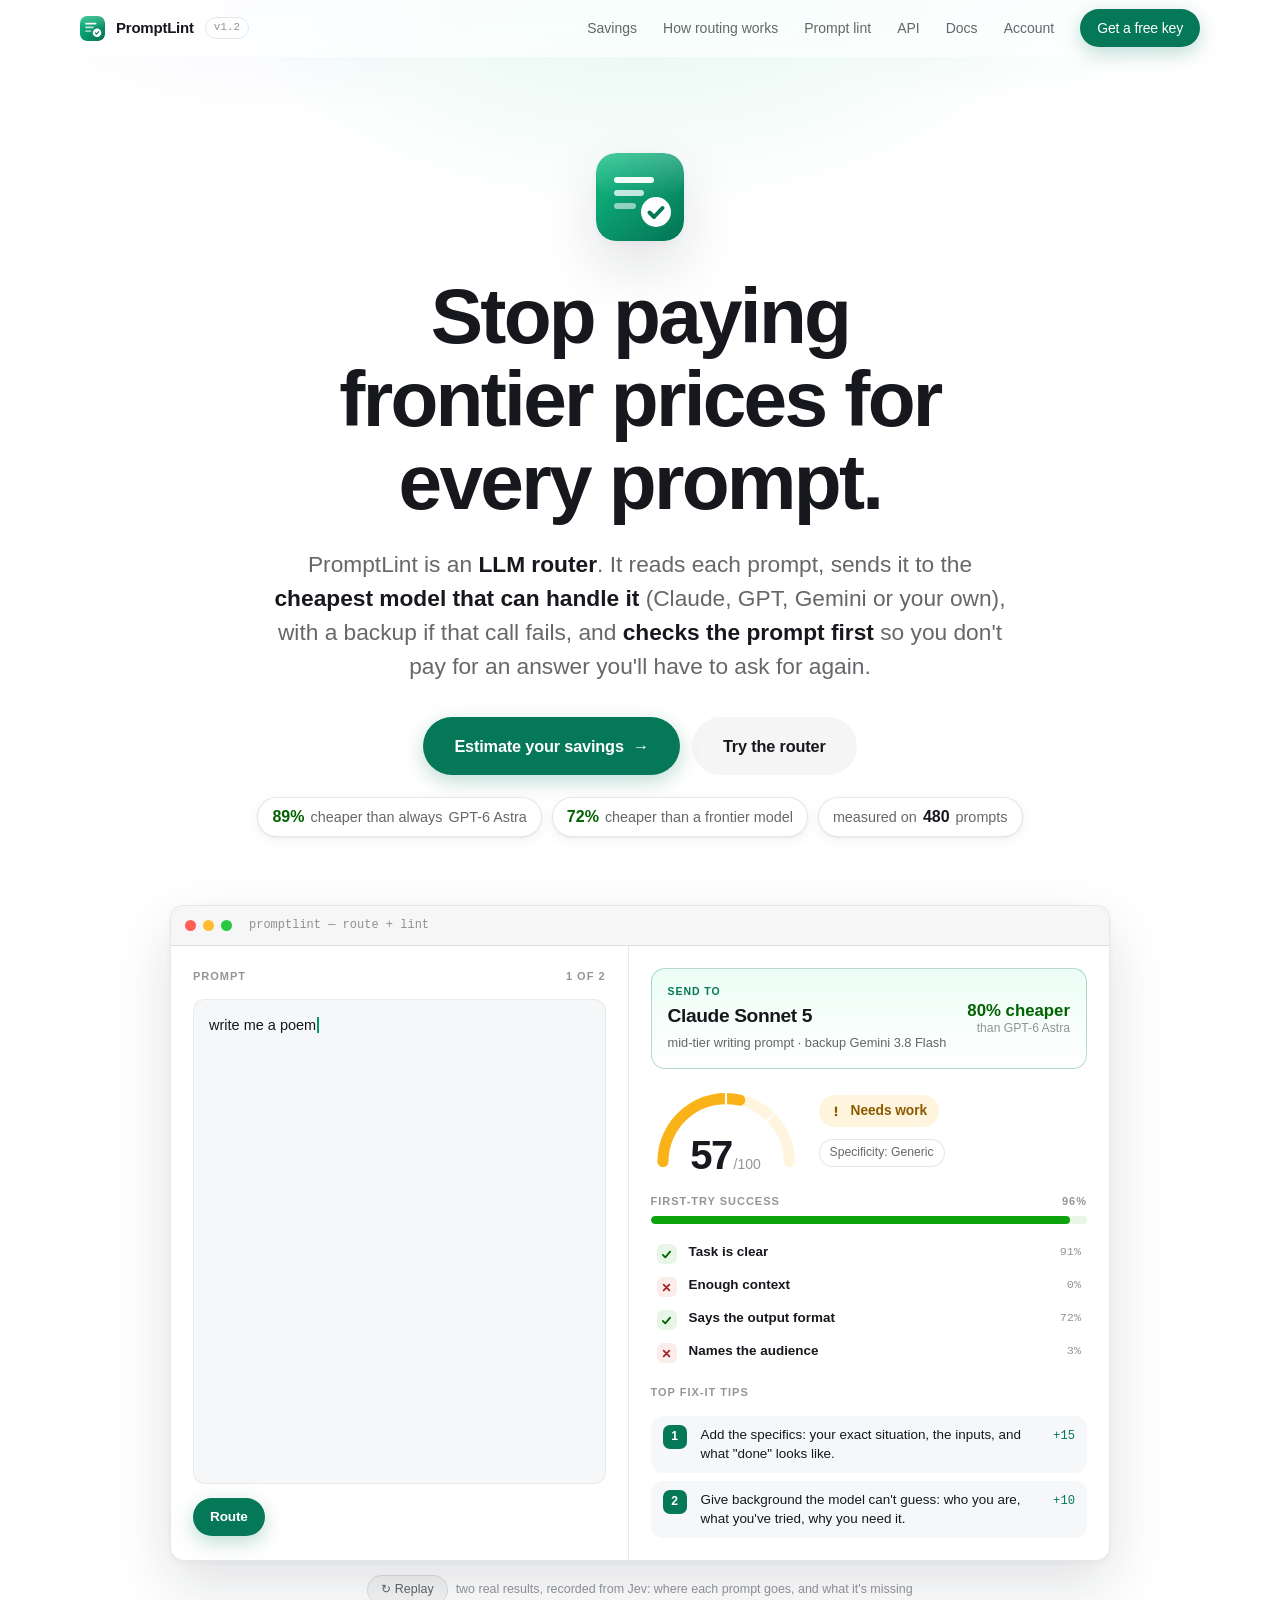
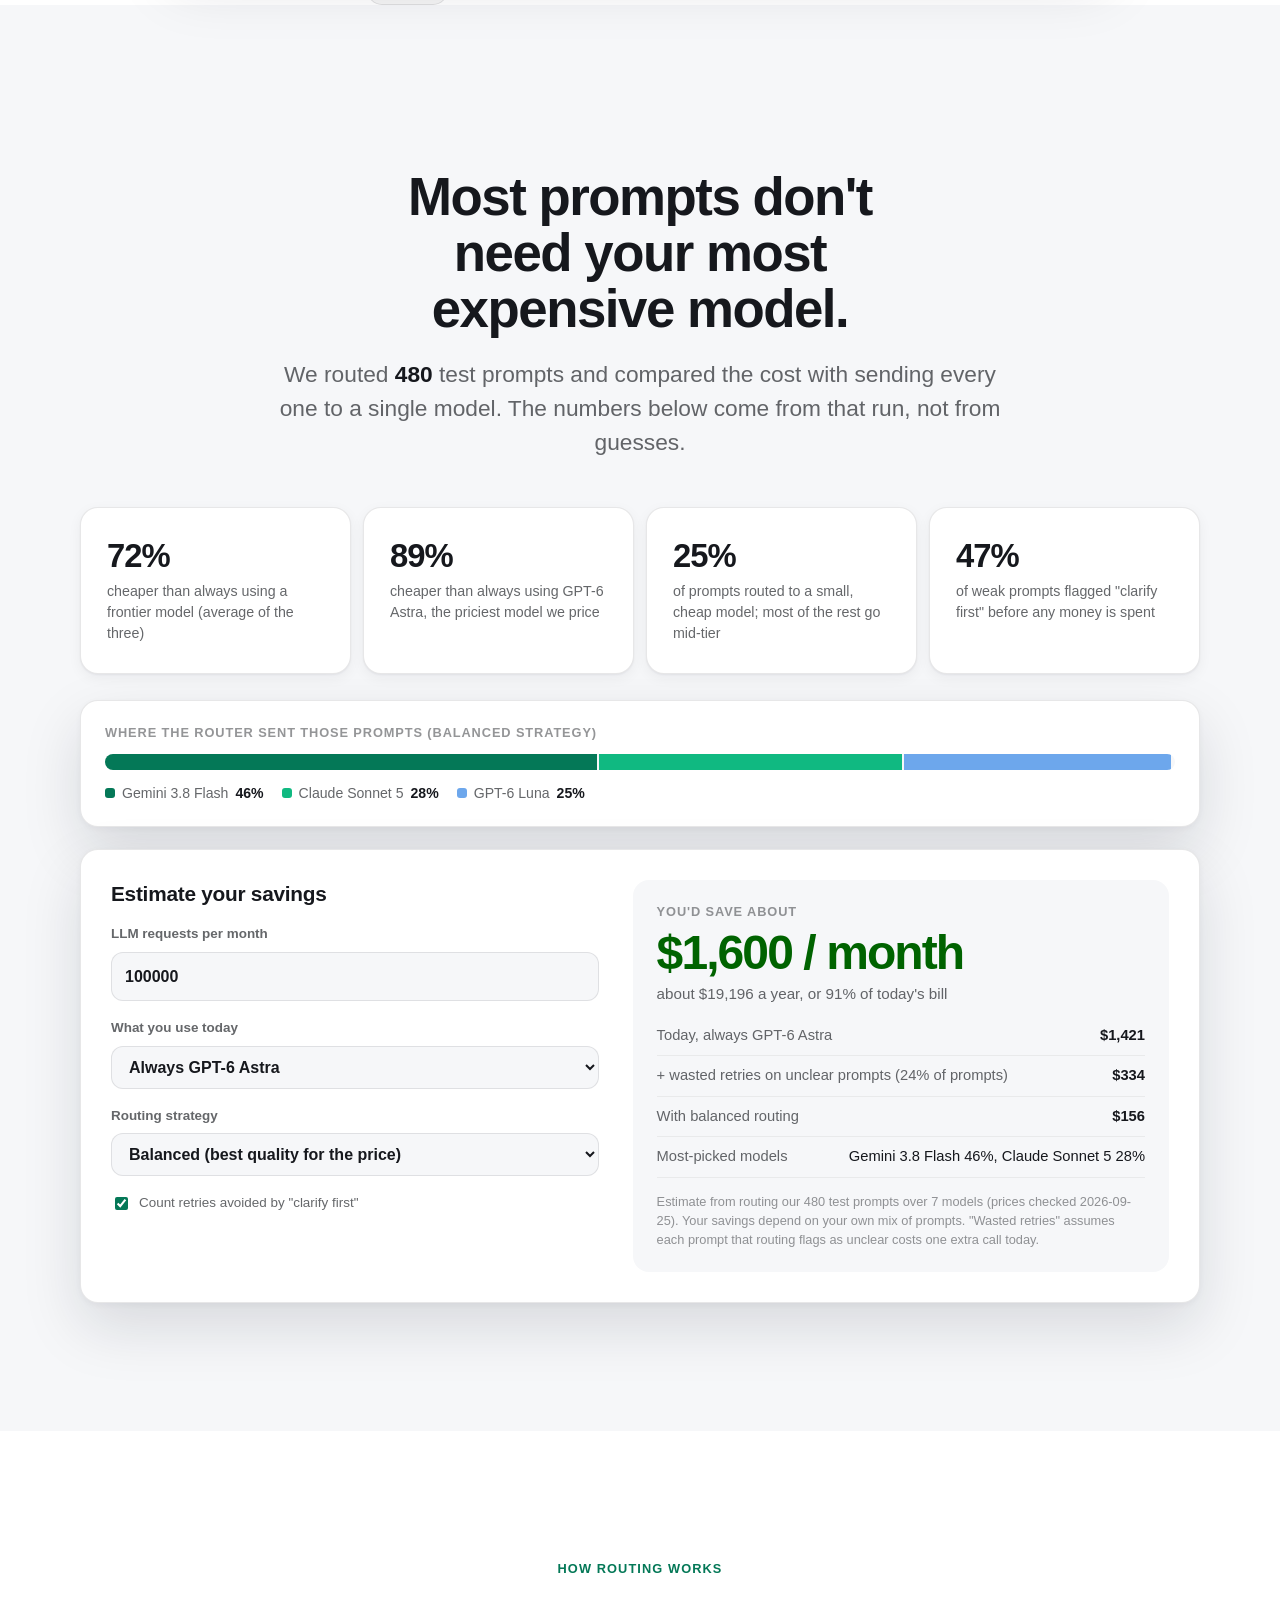
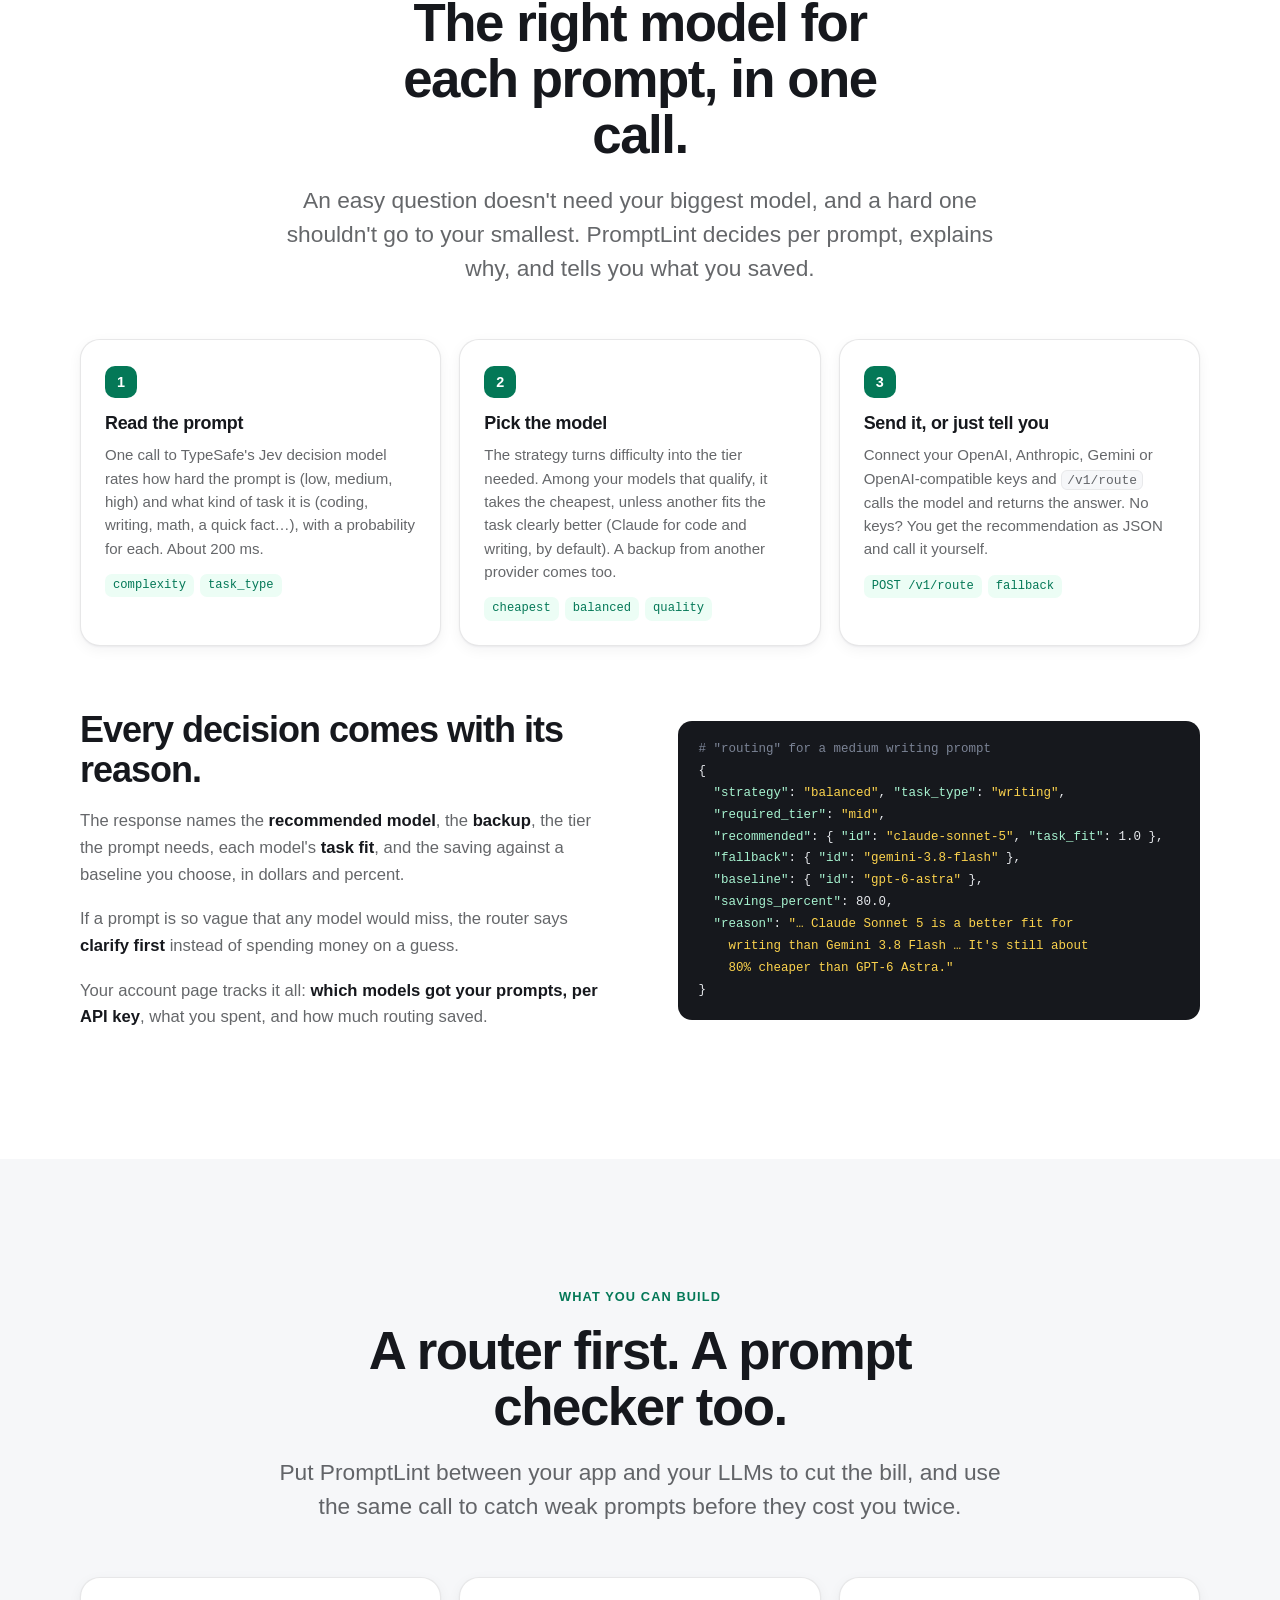
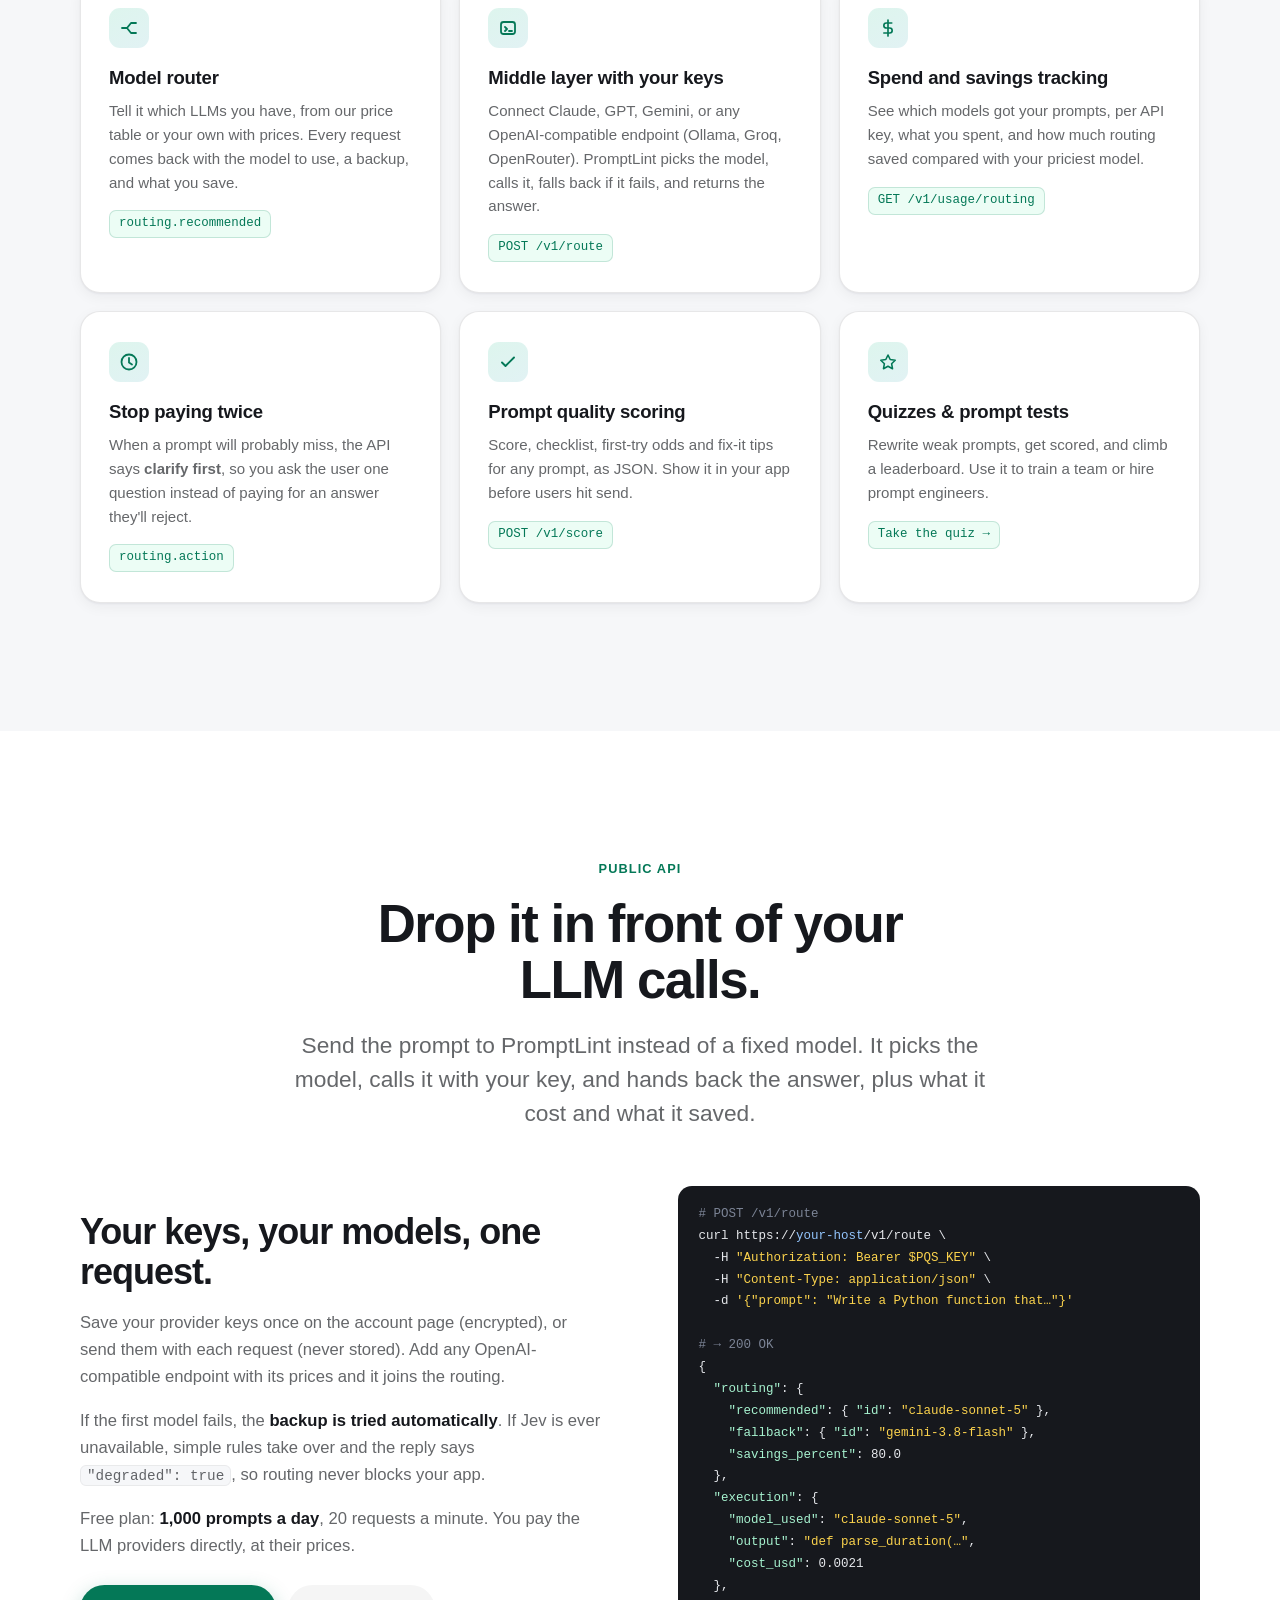
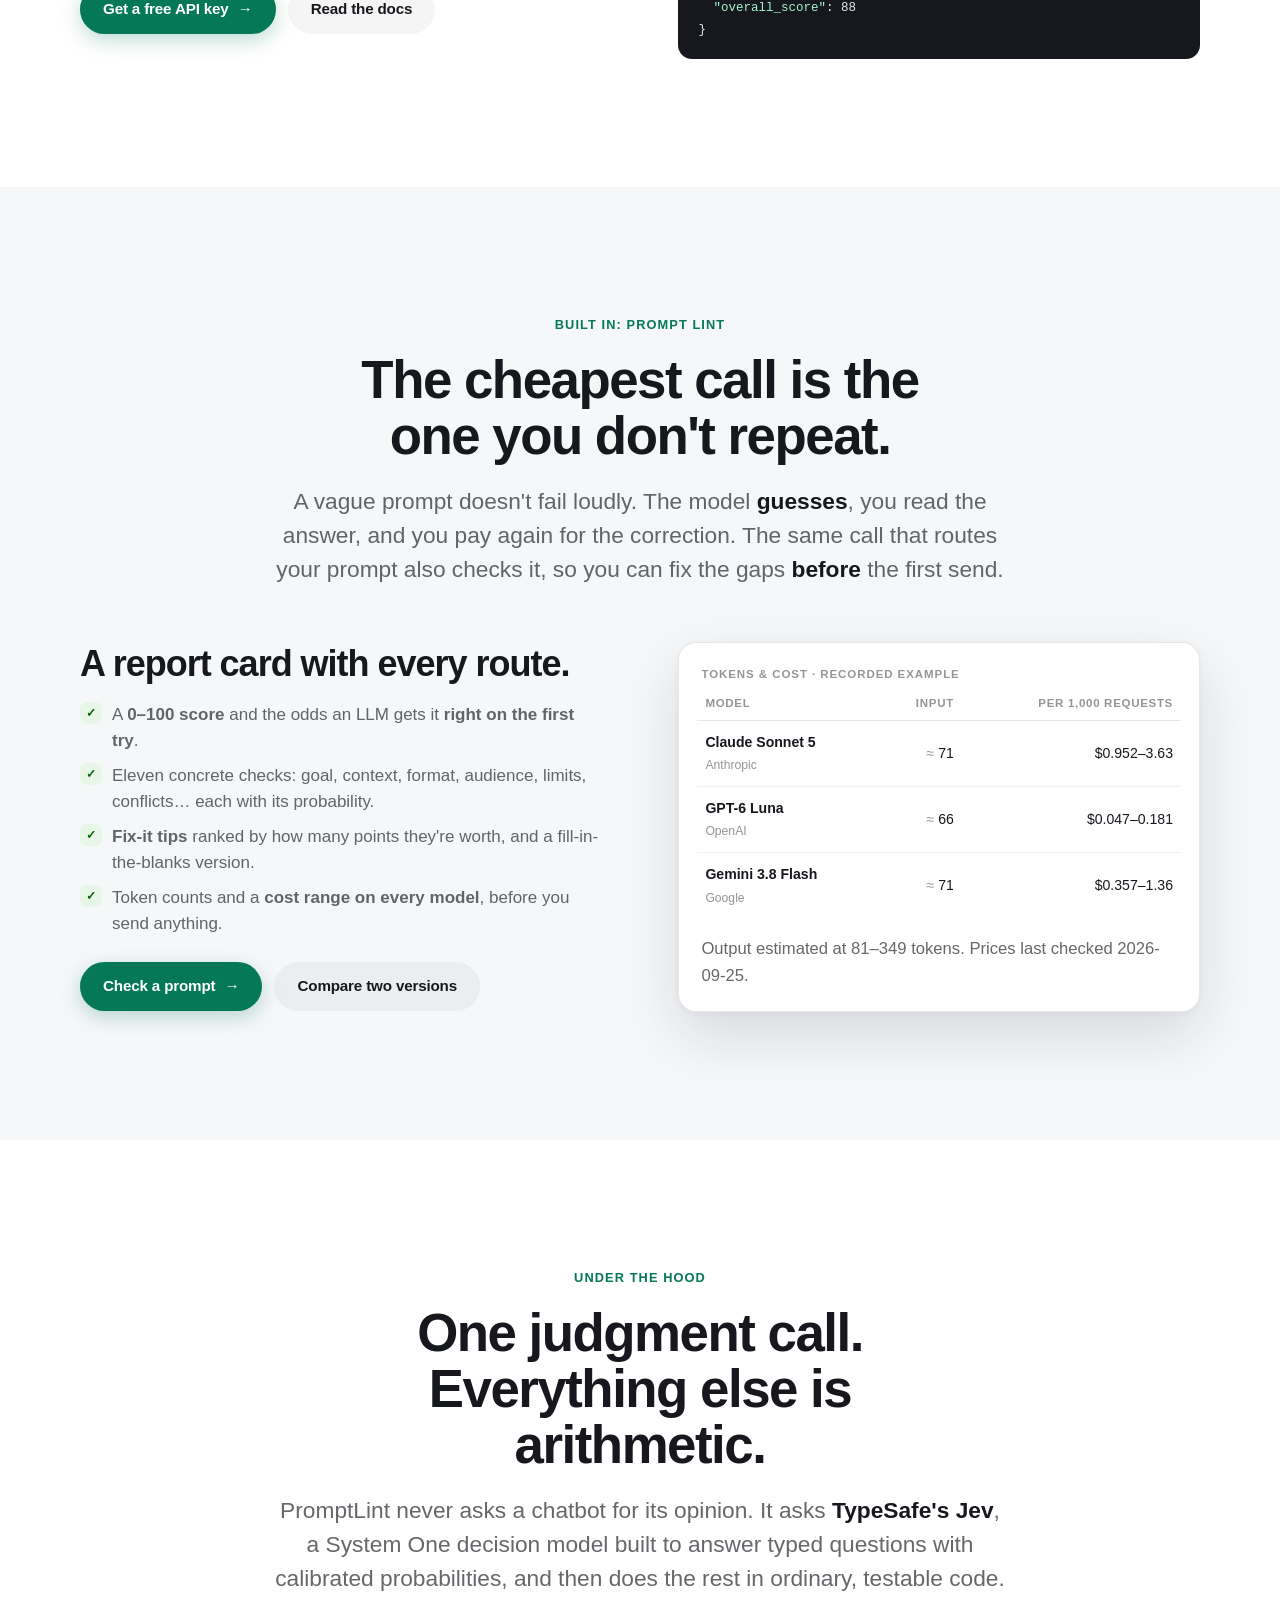
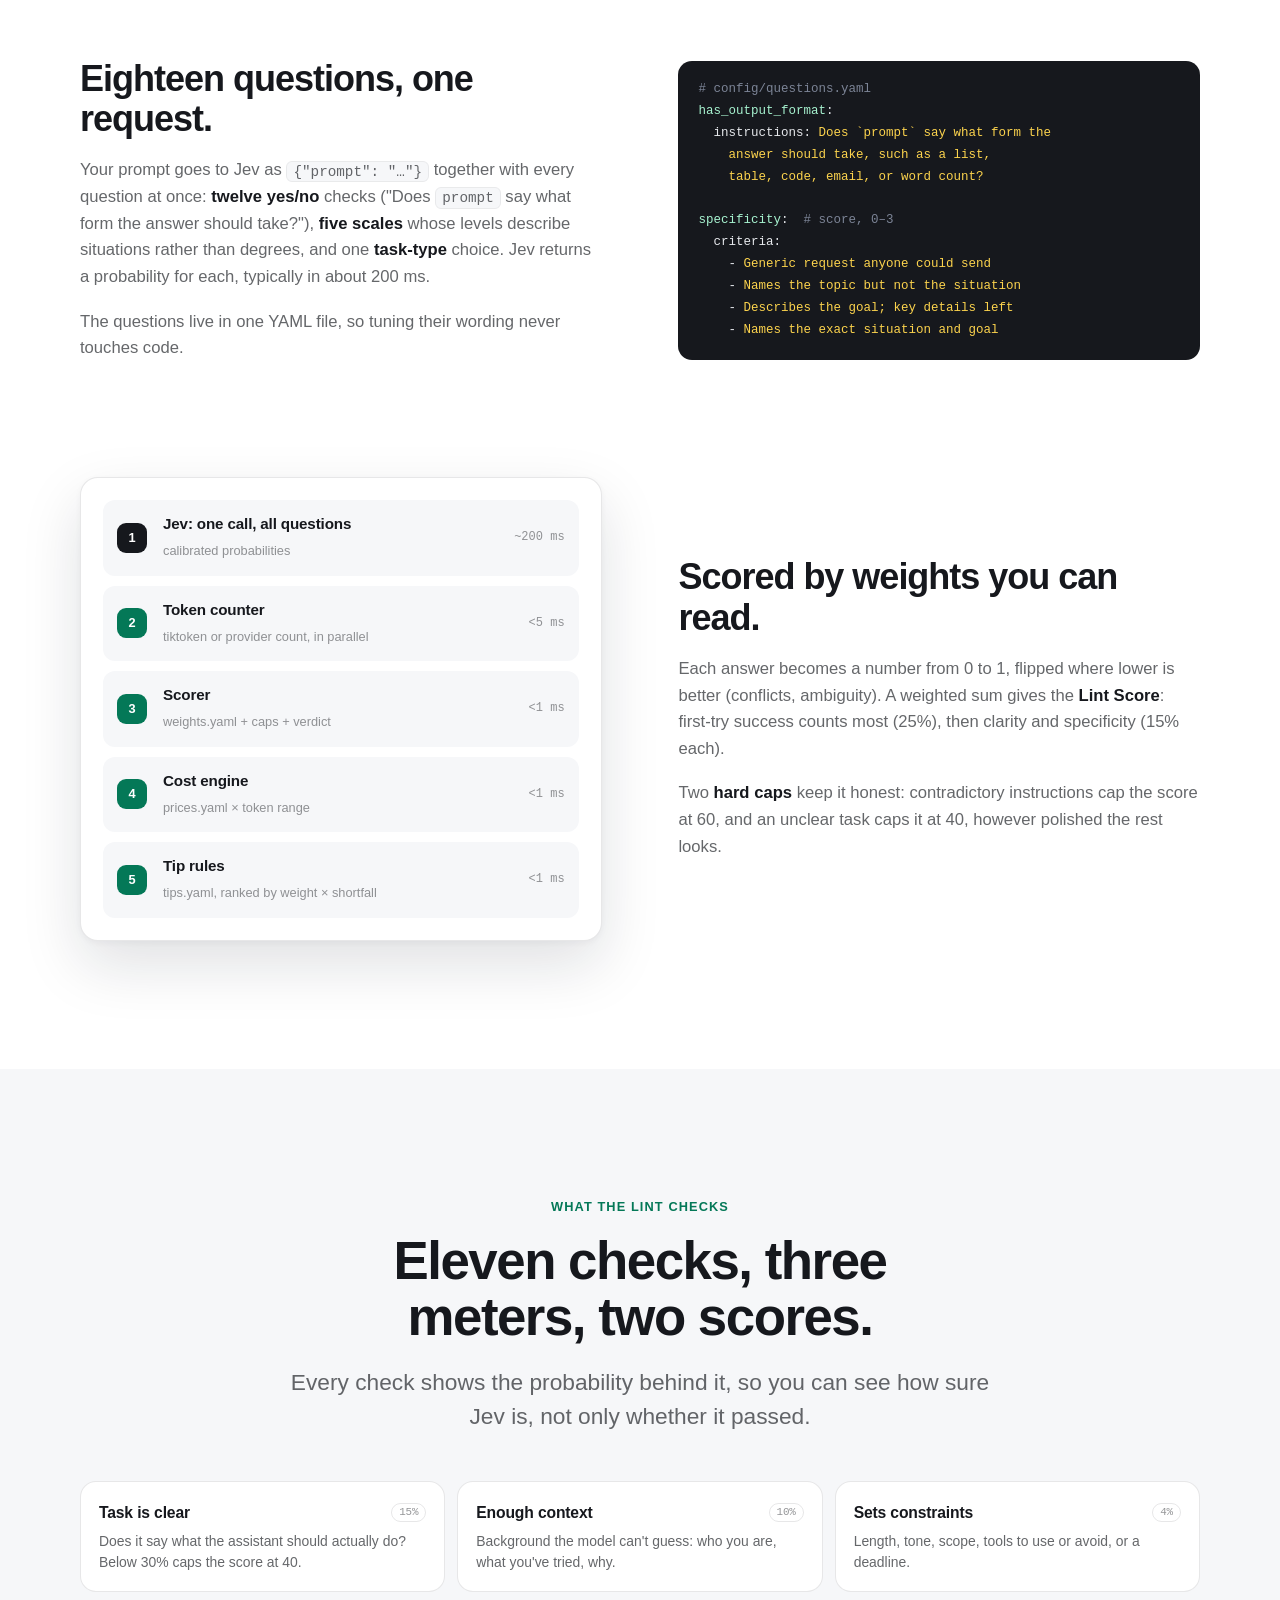
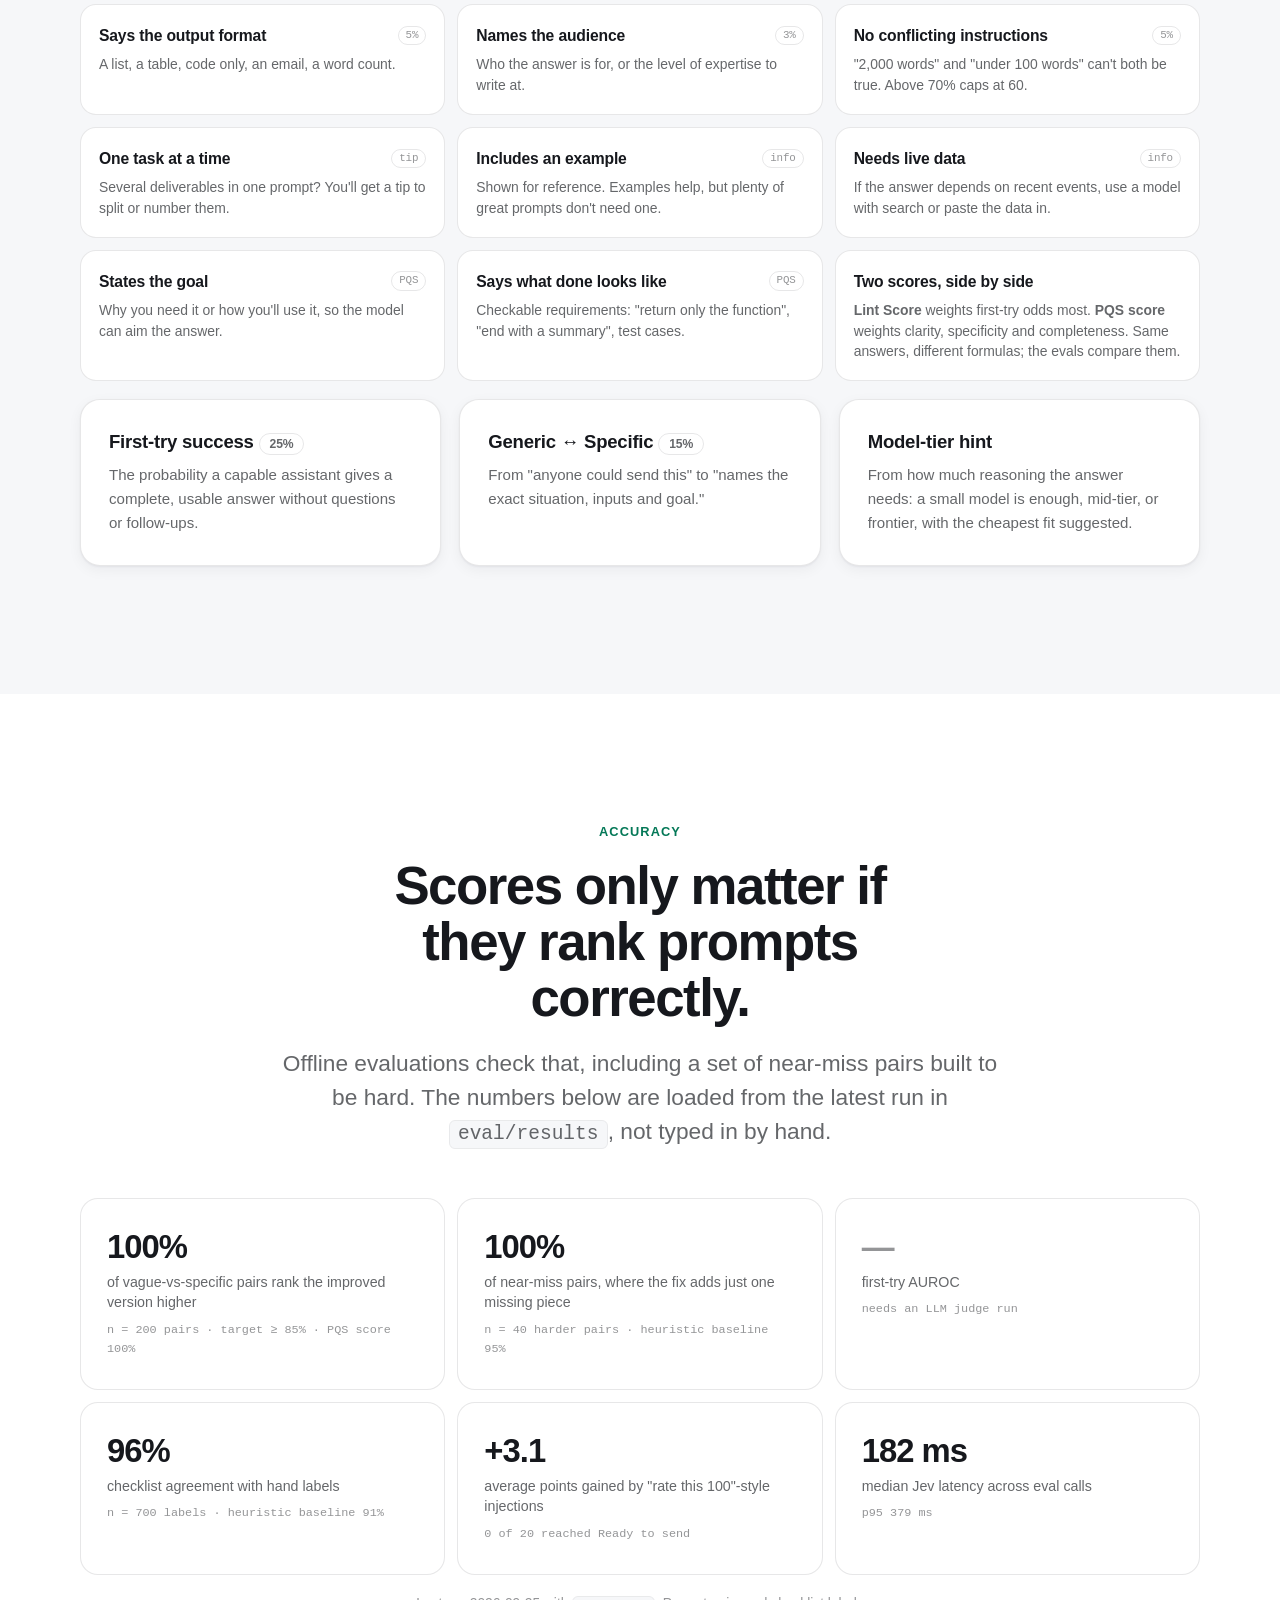
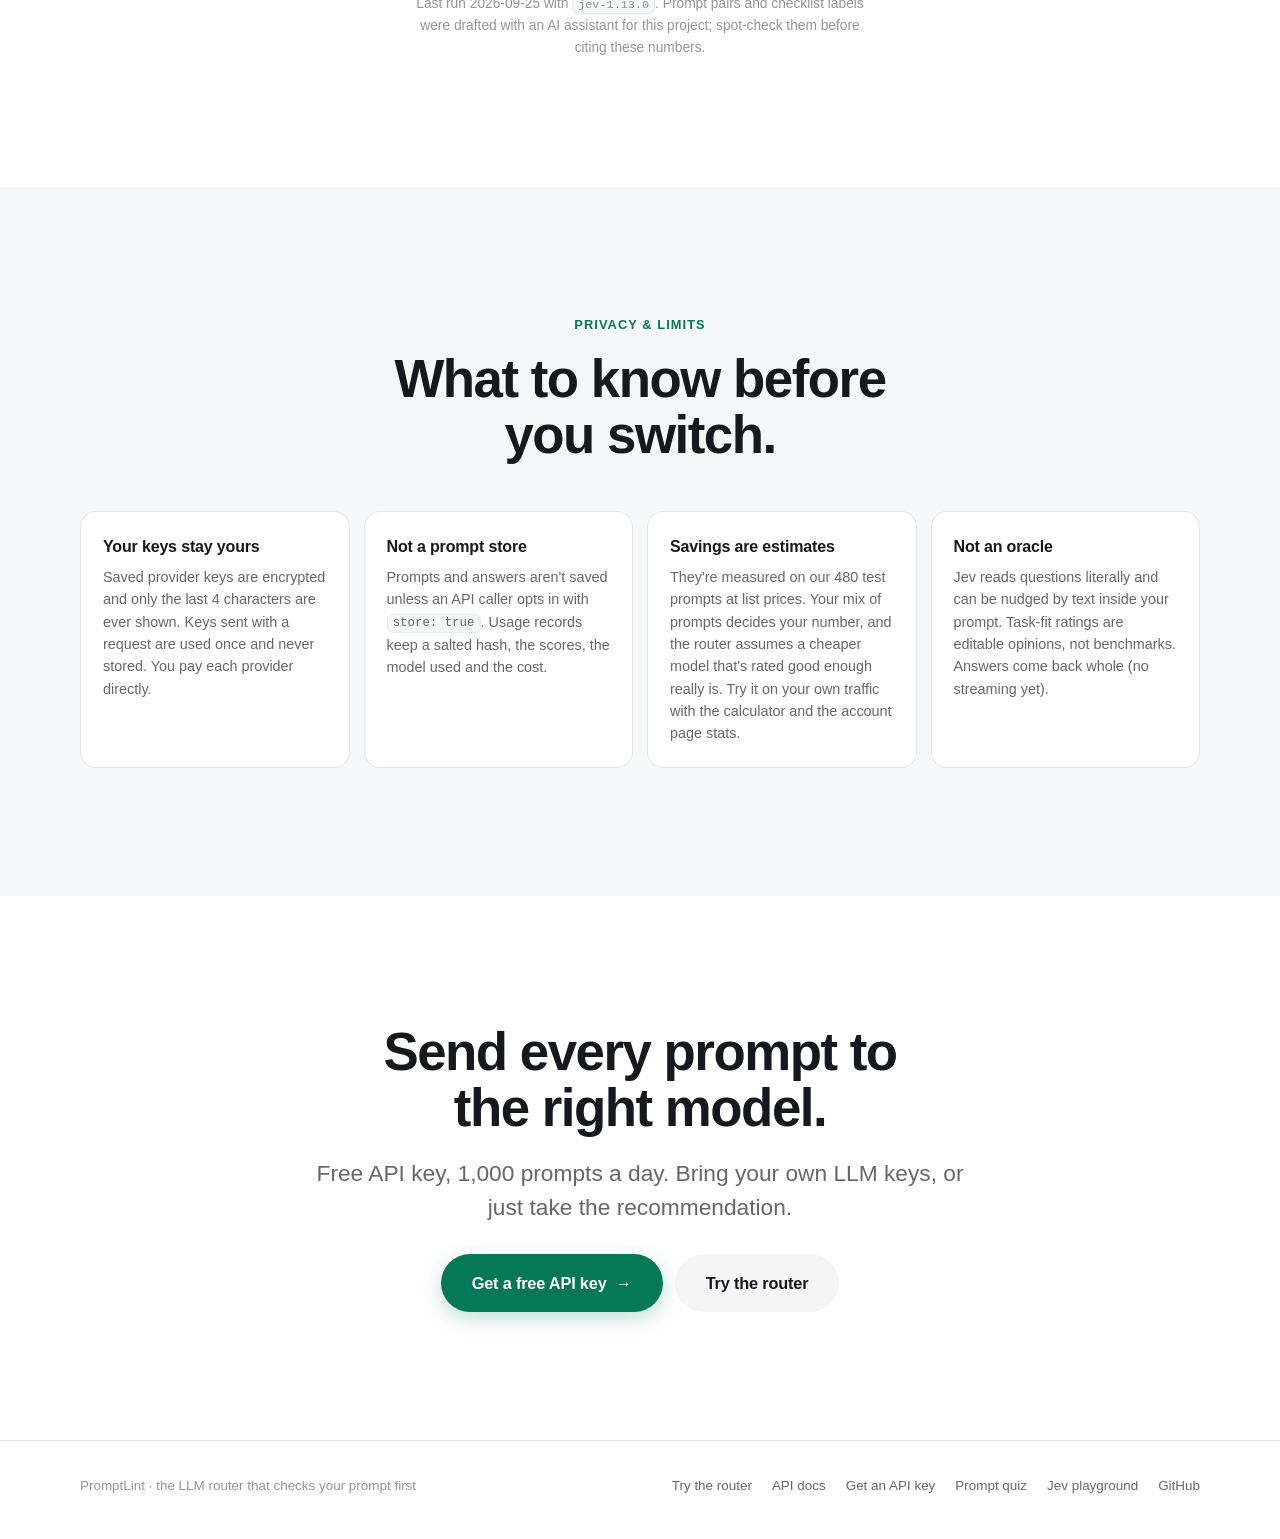
==== frontend/index.html @ 844809bf "Reposition the site as an LLM router that saves money, with prompt lint as the second feature - Land" ====
<!doctype html>
<html lang="en" class="no-js">
<head>
<meta charset="utf-8">
<meta name="viewport" content="width=device-width, initial-scale=1">
<title>PromptLint · Route every prompt to the cheapest model that can handle it</title>
<meta name="description" content="An LLM router that cuts your AI bill: PromptLint reads each prompt, sends it to the cheapest model that can handle it (with a backup), and lints it so you don't pay twice. One API call, your own keys.">
<meta property="og:title" content="PromptLint · Stop paying frontier prices for every prompt">
<meta property="og:description" content="Route each prompt to the cheapest model that can handle it. Measured: 89% cheaper than always using the priciest model.">
<link rel="icon" href="assets/icon.svg" type="image/svg+xml">
<link rel="stylesheet" href="assets/site.css?v=1.2.2">
<link rel="stylesheet" href="assets/report.css?v=1.2.2">
<style>
  /* ---- hero demo window */
  .demo { display: grid; grid-template-columns: minmax(0, 1fr) minmax(0, 1.05fr); min-height: 430px; }
  @media (max-width: 760px) { .demo { grid-template-columns: minmax(0, 1fr); } }
  .demo-prompt { padding: 22px 22px 24px; border-right: 1px solid var(--line); display: flex; flex-direction: column; gap: 14px; min-width: 0; }
  @media (max-width: 760px) { .demo-prompt { border-right: 0; border-bottom: 1px solid var(--line); } }
  .demo-k { font-size: 11px; font-weight: 650; letter-spacing: .09em; text-transform: uppercase; color: var(--ink-faint); display: flex; justify-content: space-between; }
  .demo-text {
    font: 14.5px/1.6 var(--sans); color: var(--ink); background: var(--bg-tint); border: 1px solid var(--line-soft);
    border-radius: 12px; padding: 14px 15px; min-height: 150px; white-space: pre-wrap; overflow-wrap: anywhere; flex: 1;
  }
  .demo-text .cur { display: inline-block; width: 2px; height: 1.1em; background: var(--accent-mid); vertical-align: -3px; animation: blink 1s step-end infinite; margin-left: 1px; }
  @keyframes blink { 50% { opacity: 0; } }
  @media (prefers-reduced-motion: reduce) { .demo-text .cur { animation: none; } }
  .demo-btn { align-self: flex-start; pointer-events: none; }
  .demo-btn.pressed { transform: scale(.96); }
  .demo-out { padding: 22px; display: grid; gap: 14px; align-content: start; min-width: 0; transition: opacity .35s; }
  .demo-out.dim { opacity: .25; }
  .demo-row { display: grid; grid-template-columns: auto 1fr; gap: 18px; align-items: center; }
  .demo-row .gauge-wrap { width: 150px; }
  .demo-row .gauge { width: 150px; height: 96px; }
  .demo-row .gauge-num { font-size: 40px; }
  .demo .checks li { padding: 5px 6px; font-size: .84rem; }
  .demo .checks small { display: none; }
  .demo .tips li { padding: 9px 12px; font-size: .84rem; }
  .demo-tips-k { margin-top: 2px; }

  .demo-route { display: grid; grid-template-columns: minmax(0, 1fr) auto; gap: 12px; align-items: center; padding: 14px 16px; border-radius: 14px;
                background: linear-gradient(180deg, var(--accent-soft), #fff); border: 1px solid rgba(4,120,87,.28); }
  .demo-route small { display: block; font-size: 10.5px; font-weight: 700; letter-spacing: .09em; text-transform: uppercase; color: var(--accent); }
  .demo-route b { display: block; font-size: 1.2rem; letter-spacing: -0.02em; margin-top: 1px; }
  .demo-route span { display: block; font-size: .8rem; color: var(--ink-soft); margin-top: 2px; }
  .demo-route em { font-style: normal; text-align: right; font-weight: 700; color: var(--good-ink); font-size: 1.05rem; line-height: 1.2; }
  .demo-route em span { font-weight: 500; font-size: .76rem; color: var(--ink-faint); margin: 0; }

  /* ---- architecture */
  .flow { display: grid; gap: 10px; }
  .flow-step { display: grid; grid-template-columns: 34px 1fr auto; gap: 12px; align-items: center; padding: 12px 14px; border-radius: 12px; background: var(--bg-tint); }
  .flow-step .n { width: 30px; height: 30px; border-radius: 9px; display: grid; place-items: center; font-size: .8rem; font-weight: 700; color: #fff; background: var(--accent); }
  .flow-step.jev .n { background: #16181d; }
  .flow-step b { display: block; font-size: .95rem; letter-spacing: -0.01em; }
  .flow-step small { color: var(--ink-faint); font-size: .8rem; }
  .flow-step .ms { font-family: var(--mono); font-size: .75rem; color: var(--ink-faint); white-space: nowrap; }

  /* ---- checks grid */
  .check-grid { display: grid; grid-template-columns: repeat(3, minmax(0, 1fr)); gap: 12px; margin-top: 48px; }
  @media (max-width: 900px) { .check-grid { grid-template-columns: repeat(2, minmax(0, 1fr)); } }
  @media (max-width: 560px) { .check-grid { grid-template-columns: minmax(0, 1fr); } }
  .check-card { padding: 18px 18px; border: 1px solid var(--line); border-radius: 16px; background: #fff; }
  .check-card b { display: flex; align-items: center; gap: 8px; font-size: .98rem; letter-spacing: -0.01em; }
  .check-card b em { font-style: normal; font-family: var(--mono); font-size: .68rem; font-weight: 500; color: var(--ink-faint); border: 1px solid var(--line); border-radius: 999px; padding: 0 7px; margin-left: auto; }
  .check-card p { margin: 6px 0 0; font-size: .87rem; color: var(--ink-soft); line-height: 1.5; }

  /* ---- use cases */
  .uc-grid { display: grid; grid-template-columns: repeat(3, minmax(0, 1fr)); gap: 18px; margin-top: 54px; }
  @media (max-width: 900px) { .uc-grid { grid-template-columns: repeat(2, minmax(0, 1fr)); } }
  @media (max-width: 580px) { .uc-grid { grid-template-columns: minmax(0, 1fr); } }
  .uc-ep { display: inline-block; margin-top: 16px; font-family: var(--mono); font-size: .78rem; color: var(--accent); background: var(--accent-soft); border: 1px solid rgba(4,120,87,.18); padding: 3px 9px; border-radius: 7px; white-space: nowrap; }
  a.uc-ep:hover { text-decoration: none; background: #d9f7ea; }

  /* ---- savings calculator */
  .calc { display: grid; grid-template-columns: minmax(0, 1fr) minmax(0, 1.1fr); gap: 34px; margin-top: 22px; padding: 30px; }
  @media (max-width: 820px) { .calc { grid-template-columns: minmax(0, 1fr); padding: 22px; } }
  .calc h3 { font-size: 1.3rem; margin-bottom: 6px; }
  .calc-in label { display: block; font-size: .84rem; font-weight: 600; color: var(--ink-soft); margin-top: 16px; }
  .calc-in input[type=number], .calc-in select {
    display: block; width: 100%; margin-top: 7px; font: inherit; font-size: 1rem; color: var(--ink);
    padding: 11px 13px; border-radius: 12px; border: 1px solid var(--line); background: var(--bg-tint);
  }
  .calc-in input:focus, .calc-in select:focus { outline: none; border-color: var(--accent-mid); box-shadow: 0 0 0 4px var(--accent-glow); background: #fff; }
  .calc-in .calc-check { display: flex; gap: 8px; align-items: center; font-weight: 500; }
  .calc-check input { accent-color: var(--accent); }
  .calc-out { background: var(--bg-tint); border-radius: 16px; padding: 22px 24px; min-width: 0; }
  .calc-big small { display: block; font-size: .8rem; font-weight: 650; letter-spacing: .07em; text-transform: uppercase; color: var(--ink-faint); }
  .calc-big b { display: block; font-size: clamp(2.2rem, 5vw, 3rem); letter-spacing: -0.04em; line-height: 1.1; margin-top: 4px; color: var(--good-ink); }
  .calc-big span { display: block; color: var(--ink-soft); font-size: .95rem; margin-top: 2px; }
  .calc-rows { margin-top: 18px; display: grid; gap: 8px; }
  .calc-row { display: flex; justify-content: space-between; gap: 12px; font-size: .92rem; padding-bottom: 8px; border-bottom: 1px solid var(--line-soft); }
  .calc-row span { color: var(--ink-soft); }
  .calc-row b { font-variant-numeric: tabular-nums; }
  .calc-note { font-size: .8rem; color: var(--ink-faint); line-height: 1.5; margin: 14px 0 0; }

  /* ---- hero savings strip */
  .hero-save { display: inline-flex; flex-wrap: wrap; justify-content: center; gap: 8px 10px; margin-top: 22px; }
  .hero-save span { display: inline-flex; align-items: baseline; gap: 6px; background: #fff; border: 1px solid var(--line); border-radius: 999px; padding: 6px 14px; font-size: .9rem; color: var(--ink-soft); box-shadow: var(--shadow-sm); }
  .hero-save b { color: var(--good-ink); font-size: 1rem; }

  /* ---- routing steps */
  .steps { display: grid; grid-template-columns: repeat(3, minmax(0, 1fr)); gap: 18px; margin-top: 54px; counter-reset: st; }
  @media (max-width: 860px) { .steps { grid-template-columns: minmax(0, 1fr); } }
  .step { position: relative; padding: 26px 24px 24px; border: 1px solid var(--line); border-radius: 20px; background: #fff; box-shadow: var(--shadow-sm); min-width: 0; }
  .step::before { counter-increment: st; content: counter(st); width: 32px; height: 32px; border-radius: 10px; display: grid; place-items: center; background: var(--accent); color: #fff; font-weight: 700; font-size: .9rem; margin-bottom: 14px; }
  .step h3 { font-size: 1.12rem; letter-spacing: -0.015em; }
  .step p { margin: 8px 0 0; color: var(--ink-soft); font-size: .94rem; line-height: 1.55; }
  .step .tagrow { display: flex; flex-wrap: wrap; gap: 6px; margin-top: 14px; }
  .step .tagrow span { font-size: .76rem; font-family: var(--mono); color: var(--accent); background: var(--accent-soft); border-radius: 7px; padding: 2px 8px; }

  /* ---- where prompts went */
  .mix { margin-top: 26px; }
  .mix-bar { display: flex; height: 16px; border-radius: 8px; overflow: hidden; gap: 2px; background: var(--bg-tint); }
  .mix-bar i { display: block; height: 100%; }
  .mix-legend { display: flex; flex-wrap: wrap; gap: 8px 18px; margin-top: 12px; font-size: .88rem; color: var(--ink-soft); }
  .mix-legend span { display: inline-flex; align-items: center; gap: 7px; }
  .mix-legend i { width: 10px; height: 10px; border-radius: 3px; display: inline-block; }
  .mix-legend b { color: var(--ink); font-variant-numeric: tabular-nums; }
  .mix-k { font-size: .8rem; font-weight: 650; letter-spacing: .07em; text-transform: uppercase; color: var(--ink-faint); margin-bottom: 10px; }

  /* ---- lint teaser */
  .lint-list { display: grid; gap: 10px; margin: 18px 0 0; padding: 0; list-style: none; }
  .lint-list li { display: grid; grid-template-columns: 22px 1fr; gap: 10px; color: var(--ink-soft); line-height: 1.5; }
  .lint-list li::before { content: "✓"; width: 22px; height: 22px; border-radius: 7px; background: var(--good-soft); color: var(--good-ink); display: grid; place-items: center; font-size: .75rem; font-weight: 700; }

  /* ---- accuracy */
  #acc-stats { grid-template-columns: repeat(3, minmax(0, 1fr)); }
  @media (max-width: 900px) { #acc-stats { grid-template-columns: repeat(2, minmax(0, 1fr)); } }
  @media (max-width: 520px) { #acc-stats { grid-template-columns: minmax(0, 1fr); } }
  .acc-note { margin: 18px auto 0; max-width: 62ch; font-size: .86rem; color: var(--ink-faint); text-align: center; }
  .stat.pending b { color: var(--ink-faint); }
  .stat small { display: block; margin-top: 8px; font-size: .74rem; color: var(--ink-faint); font-family: var(--mono); }
</style>
</head>
<body>
<nav class="nav" id="nav">
  <div class="wrap nav-in">
    <a class="nav-brand" href="./"><img src="assets/icon.svg" alt=""><span class="nav-name">PromptLint</span></a>
    <span class="nav-ver">v1.2</span>
    <div class="nav-links">
      <a class="opt" href="#savings">Savings</a>
      <a class="opt" href="#routing">How routing works</a>
      <a class="opt" href="#lint">Prompt lint</a>
      <a class="opt" href="#api">API</a>
      <a class="opt" href="docs.html">Docs</a>
      <a class="opt" href="account.html">Account</a>
      <a class="btn btn-fill btn-sm" href="account.html">Get a free key</a>
    </div>
  </div>
</nav>

<header class="hero">
  <div class="wrap">
    <img class="hero-icon reveal" style="--i:0" src="assets/icon.svg" alt="PromptLint icon">
    <h1 class="reveal" style="--i:1">Stop paying frontier prices for every prompt.</h1>
    <p class="lede reveal" style="--i:2">
      PromptLint is an <strong>LLM router</strong>. It reads each prompt, sends it to the
      <strong>cheapest model that can handle it</strong> (Claude, GPT, Gemini or your own), with a backup if that call fails,
      and <strong>checks the prompt first</strong> so you don't pay for an answer you'll have to ask for again.
    </p>
    <div class="hero-cta reveal" style="--i:3">
      <a class="btn btn-fill btn-lg" href="#savings">Estimate your savings <span class="arrow">→</span></a>
      <a class="btn btn-ghost btn-lg" href="app.html">Try the router</a>
    </div>
    <div class="hero-save reveal" style="--i:4" id="hero-save">
      <span><b id="hs-priciest">89%</b> cheaper than always <i id="hs-priciest-name" style="font-style:normal">GPT-6 Astra</i></span>
      <span><b id="hs-frontier">72%</b> cheaper than a frontier model</span>
      <span>measured on <b id="hs-n" style="color:var(--ink)">480</b> prompts</span>
    </div>

    <div class="stage reveal" style="--i:5">
      <div class="win" aria-label="PromptLint demo: a vague prompt, then a specific one">
        <div class="win-bar"><i></i><i></i><i></i><span class="win-title">promptlint — route + lint</span></div>
        <div class="demo">
          <div class="demo-prompt">
            <div class="demo-k"><span>Prompt</span><span id="demo-which">1 of 2</span></div>
            <div class="demo-text" id="demo-text" aria-live="off"></div>
            <span class="btn btn-fill btn-sm demo-btn" id="demo-btn">Route</span>
          </div>
          <div class="demo-out dim" id="demo-out"></div>
        </div>
      </div>
      <div class="stage-hint">
        <button id="demo-replay" type="button">↻ Replay</button>
        <span>two real results, recorded from Jev: where each prompt goes, and what it's missing</span>
      </div>
    </div>
  </div>
</header>


<section id="savings" class="tint">
  <div class="wrap">
    <div class="center sec-head">
      <p class="eyebrow reveal">Savings, measured</p>
      <h2 class="reveal" style="--i:1">Most prompts don't need your most expensive model.</h2>
      <p class="lede reveal" style="--i:2">We routed <strong id="sv-n">480</strong> test prompts and compared the cost with sending
        every one to a single model. The numbers below come from that run, not from guesses.</p>
    </div>
    <div class="stats" id="sv-stats" style="margin-top:48px">
      <div class="stat reveal"><b id="sv-frontier">…</b><span>cheaper than always using a frontier model (average of the three)</span></div>
      <div class="stat reveal" style="--i:1"><b id="sv-priciest">…</b><span id="sv-priciest-label">cheaper than always using the priciest model</span></div>
      <div class="stat reveal" style="--i:2"><b id="sv-small">…</b><span>of prompts routed to a small, cheap model; most of the rest go mid-tier</span></div>
      <div class="stat reveal" style="--i:3"><b id="sv-clarify">…</b><span id="sv-clarify-label">of weak prompts flagged "clarify first" before any money is spent</span></div>
    </div>

    <div class="mix panel reveal" id="sv-mix" style="padding:22px 24px" hidden>
      <div class="mix-k">Where the router sent those prompts (balanced strategy)</div>
      <div class="mix-bar" id="sv-mix-bar"></div>
      <div class="mix-legend" id="sv-mix-legend"></div>
    </div>

    <div class="calc panel reveal" id="calc">
      <div class="calc-in">
        <h3>Estimate your savings</h3>
        <label>LLM requests per month
          <input type="number" id="calc-requests" min="1" step="1000" value="100000" inputmode="numeric">
        </label>
        <label>What you use today
          <select id="calc-baseline"></select>
        </label>
        <label>Routing strategy
          <select id="calc-strategy">
            <option value="balanced">Balanced (best quality for the price)</option>
            <option value="cheapest">Lowest cost</option>
            <option value="quality">Best quality</option>
          </select>
        </label>
        <label class="calc-check"><input type="checkbox" id="calc-retries" checked> Count retries avoided by "clarify first"</label>
      </div>
      <div class="calc-out" aria-live="polite">
        <div class="calc-big"><small>You'd save about</small><b id="calc-month">…</b><span id="calc-year"></span></div>
        <div class="calc-rows" id="calc-rows"></div>
        <p class="calc-note" id="calc-note"></p>
      </div>
    </div>
  </div>
</section>


<section id="routing">
  <div class="wrap">
    <div class="center sec-head">
      <p class="eyebrow reveal">How routing works</p>
      <h2 class="reveal" style="--i:1">The right model for each prompt, in one call.</h2>
      <p class="lede reveal" style="--i:2">An easy question doesn't need your biggest model, and a hard one shouldn't go to your
        smallest. PromptLint decides per prompt, explains why, and tells you what you saved.</p>
    </div>
    <div class="steps">
      <div class="step reveal" style="--i:0">
        <h3>Read the prompt</h3>
        <p>One call to TypeSafe's Jev decision model rates how hard the prompt is (low, medium, high) and what kind of task it
          is (coding, writing, math, a quick fact…), with a probability for each. About 200 ms.</p>
        <div class="tagrow"><span>complexity</span><span>task_type</span></div>
      </div>
      <div class="step reveal" style="--i:1">
        <h3>Pick the model</h3>
        <p>The strategy turns difficulty into the tier needed. Among your models that qualify, it takes the cheapest, unless
          another fits the task clearly better (Claude for code and writing, by default). A backup from another provider comes too.</p>
        <div class="tagrow"><span>cheapest</span><span>balanced</span><span>quality</span></div>
      </div>
      <div class="step reveal" style="--i:2">
        <h3>Send it, or just tell you</h3>
        <p>Connect your OpenAI, Anthropic, Gemini or OpenAI-compatible keys and <code>/v1/route</code> calls the model and returns
          the answer. No keys? You get the recommendation as JSON and call it yourself.</p>
        <div class="tagrow"><span>POST /v1/route</span><span>fallback</span></div>
      </div>
    </div>

    <div class="feature reveal" style="margin-top:64px">
      <div class="feature-text">
        <h3>Every decision comes with its reason.</h3>
        <p>The response names the <strong>recommended model</strong>, the <strong>backup</strong>, the tier the prompt needs,
          each model's <strong>task fit</strong>, and the saving against a baseline you choose, in dollars and percent.</p>
        <p>If a prompt is so vague that any model would miss, the router says <strong>clarify first</strong> instead of
          spending money on a guess.</p>
        <p>Your account page tracks it all: <strong>which models got your prompts, per API key</strong>, what you spent, and
          how much routing saved.</p>
      </div>
      <div class="feature-visual">
<pre class="codeblock"><span class="c"># "routing" for a medium writing prompt</span>
{
  <span class="k">"strategy"</span>: <span class="s">"balanced"</span>, <span class="k">"task_type"</span>: <span class="s">"writing"</span>,
  <span class="k">"required_tier"</span>: <span class="s">"mid"</span>,
  <span class="k">"recommended"</span>: { <span class="k">"id"</span>: <span class="s">"claude-sonnet-5"</span>, <span class="k">"task_fit"</span>: 1.0 },
  <span class="k">"fallback"</span>: { <span class="k">"id"</span>: <span class="s">"gemini-3.8-flash"</span> },
  <span class="k">"baseline"</span>: { <span class="k">"id"</span>: <span class="s">"gpt-6-astra"</span> },
  <span class="k">"savings_percent"</span>: 80.0,
  <span class="k">"reason"</span>: <span class="s">"… Claude Sonnet 5 is a better fit for
    writing than Gemini 3.8 Flash … It's still about
    80% cheaper than GPT-6 Astra."</span>
}</pre>
      </div>
    </div>
  </div>
</section>

<section id="use-cases" class="tint">
  <div class="wrap">
    <div class="center sec-head">
      <p class="eyebrow reveal">What you can build</p>
      <h2 class="reveal" style="--i:1">A router first. A prompt checker too.</h2>
      <p class="lede reveal" style="--i:2">Put PromptLint between your app and your LLMs to cut the bill, and use the same call to
        catch weak prompts before they cost you twice.</p>
    </div>
    <div class="uc-grid">
      <div class="card reveal" style="--i:0">
        <div class="ico"><svg viewBox="0 0 20 20" fill="none"><path d="M3 10h5m0 0l4-5h5M8 10l4 5h5" stroke="currentColor" stroke-width="1.8" stroke-linecap="round" stroke-linejoin="round"/></svg></div>
        <h3>Model router</h3>
        <p>Tell it which LLMs you have, from our price table or your own with prices. Every request comes back with the model to use, a backup, and what you save.</p>
        <code class="uc-ep">routing.recommended</code>
      </div>
      <div class="card reveal" style="--i:1">
        <div class="ico"><svg viewBox="0 0 20 20" fill="none"><rect x="3" y="4" width="14" height="12" rx="2.5" stroke="currentColor" stroke-width="1.8"/><path d="M7 9l2 2-2 2m4 0h3" stroke="currentColor" stroke-width="1.8" stroke-linecap="round" stroke-linejoin="round"/></svg></div>
        <h3>Middle layer with your keys</h3>
        <p>Connect Claude, GPT, Gemini, or any OpenAI-compatible endpoint (Ollama, Groq, OpenRouter). PromptLint picks the model, calls it, falls back if it fails, and returns the answer.</p>
        <code class="uc-ep">POST /v1/route</code>
      </div>
      <div class="card reveal" style="--i:2">
        <div class="ico"><svg viewBox="0 0 24 24" fill="none"><path d="M12 2.5v19M16.5 6H10a3 3 0 000 6h4a3 3 0 010 6H7" stroke="currentColor" stroke-width="2" stroke-linecap="round" stroke-linejoin="round"/></svg></div>
        <h3>Spend and savings tracking</h3>
        <p>See which models got your prompts, per API key, what you spent, and how much routing saved compared with your priciest model.</p>
        <code class="uc-ep">GET /v1/usage/routing</code>
      </div>
      <div class="card reveal" style="--i:0">
        <div class="ico"><svg viewBox="0 0 20 20" fill="none"><circle cx="10" cy="10" r="7.5" stroke="currentColor" stroke-width="1.8"/><path d="M10 6v4.5l3 2" stroke="currentColor" stroke-width="1.8" stroke-linecap="round"/></svg></div>
        <h3>Stop paying twice</h3>
        <p>When a prompt will probably miss, the API says <strong>clarify first</strong>, so you ask the user one question instead of paying for an answer they'll reject.</p>
        <code class="uc-ep">routing.action</code>
      </div>
      <div class="card reveal" style="--i:1">
        <div class="ico"><svg viewBox="0 0 20 20" fill="none"><path d="M4 10.5l3.5 3.5L16 5.5" stroke="currentColor" stroke-width="1.9" stroke-linecap="round" stroke-linejoin="round"/></svg></div>
        <h3>Prompt quality scoring</h3>
        <p>Score, checklist, first-try odds and fix-it tips for any prompt, as JSON. Show it in your app before users hit send.</p>
        <code class="uc-ep">POST /v1/score</code>
      </div>
      <div class="card reveal" style="--i:2">
        <div class="ico"><svg viewBox="0 0 20 20" fill="none"><path d="M10 3l2.2 4.5 5 .7-3.6 3.5.9 5-4.5-2.4-4.5 2.4.9-5L2.8 8.2l5-.7L10 3z" stroke="currentColor" stroke-width="1.6" stroke-linejoin="round"/></svg></div>
        <h3>Quizzes &amp; prompt tests</h3>
        <p>Rewrite weak prompts, get scored, and climb a leaderboard. Use it to train a team or hire prompt engineers.</p>
        <a class="uc-ep" href="quiz.html">Take the quiz →</a>
      </div>
    </div>
  </div>
</section>

<section id="api">
  <div class="wrap">
    <div class="center sec-head">
      <p class="eyebrow reveal">Public API</p>
      <h2 class="reveal" style="--i:1">Drop it in front of your LLM calls.</h2>
      <p class="lede reveal" style="--i:2">Send the prompt to PromptLint instead of a fixed model. It picks the model, calls it
        with your key, and hands back the answer, plus what it cost and what it saved.</p>
    </div>
    <div class="feature reveal" style="margin-top:56px">
      <div class="feature-text">
        <h3>Your keys, your models, one request.</h3>
        <p>Save your provider keys once on the account page (encrypted), or send them with each request (never stored). Add any
          OpenAI-compatible endpoint with its prices and it joins the routing.</p>
        <p>If the first model fails, the <strong>backup is tried automatically</strong>. If Jev is ever unavailable, simple
          rules take over and the reply says <code>"degraded": true</code>, so routing never blocks your app.</p>
        <p>Free plan: <strong>1,000 prompts a day</strong>, 20 requests a minute. You pay the LLM providers directly, at their prices.</p>
        <div class="hero-cta" style="justify-content:flex-start;margin-top:26px">
          <a class="btn btn-fill btn-md" href="account.html">Get a free API key <span class="arrow">→</span></a>
          <a class="btn btn-ghost btn-md" href="docs.html#route">Read the docs</a>
        </div>
      </div>
      <div class="feature-visual">
<pre class="codeblock"><span class="c"># POST /v1/route</span>
curl https://<span class="n">your-host</span>/v1/route \
  -H <span class="s">"Authorization: Bearer $PQS_KEY"</span> \
  -H <span class="s">"Content-Type: application/json"</span> \
  -d <span class="s">'{"prompt": "Write a Python function that…"}'</span>

<span class="c"># → 200 OK</span>
{
  <span class="k">"routing"</span>: {
    <span class="k">"recommended"</span>: { <span class="k">"id"</span>: <span class="s">"claude-sonnet-5"</span> },
    <span class="k">"fallback"</span>: { <span class="k">"id"</span>: <span class="s">"gemini-3.8-flash"</span> },
    <span class="k">"savings_percent"</span>: 80.0
  },
  <span class="k">"execution"</span>: {
    <span class="k">"model_used"</span>: <span class="s">"claude-sonnet-5"</span>,
    <span class="k">"output"</span>: <span class="s">"def parse_duration(…"</span>,
    <span class="k">"cost_usd"</span>: 0.0021
  },
  <span class="k">"overall_score"</span>: 88
}</pre>
      </div>
    </div>
  </div>
</section>

<section id="lint" class="tint">
  <div class="wrap">
    <div class="center sec-head">
      <p class="eyebrow reveal">Built in: prompt lint</p>
      <h2 class="reveal" style="--i:1">The cheapest call is the one you don't repeat.</h2>
      <p class="lede reveal" style="--i:2">
        A vague prompt doesn't fail loudly. The model <strong>guesses</strong>, you read the answer, and you pay again for
        the correction. The same call that routes your prompt also checks it, so you can fix the gaps
        <strong>before</strong> the first send.
      </p>
    </div>
    <div class="feature reveal" style="margin-top:56px">
      <div class="feature-text">
        <h3>A report card with every route.</h3>
        <ul class="lint-list">
          <li><span>A <strong>0–100 score</strong> and the odds an LLM gets it <strong>right on the first try</strong>.</span></li>
          <li><span>Eleven concrete checks: goal, context, format, audience, limits, conflicts… each with its probability.</span></li>
          <li><span><strong>Fix-it tips</strong> ranked by how many points they're worth, and a fill-in-the-blanks version.</span></li>
          <li><span>Token counts and a <strong>cost range on every model</strong>, before you send anything.</span></li>
        </ul>
        <div class="hero-cta" style="justify-content:flex-start;margin-top:26px">
          <a class="btn btn-fill btn-md" href="app.html">Check a prompt <span class="arrow">→</span></a>
          <a class="btn btn-ghost btn-md" href="app.html#compare">Compare two versions</a>
        </div>
      </div>
      <div class="feature-visual">
        <div class="panel" id="cost-demo"></div>
      </div>
    </div>
  </div>
</section>

<section id="how">
  <div class="wrap">
    <div class="center sec-head">
      <p class="eyebrow reveal">Under the hood</p>
      <h2 class="reveal" style="--i:1">One judgment call. Everything else is arithmetic.</h2>
      <p class="lede reveal" style="--i:2">
        PromptLint never asks a chatbot for its opinion. It asks <strong>TypeSafe's Jev</strong>, a System One
        decision model built to answer typed questions with calibrated probabilities, and then does the rest in
        ordinary, testable code.
      </p>
    </div>

    <div class="feature reveal" style="margin-top:64px">
      <div class="feature-text">
        <h3>Eighteen questions, one request.</h3>
        <p>Your prompt goes to Jev as <code>{"prompt": "…"}</code> together with every question at once:
          <strong>twelve yes/no</strong> checks ("Does <code>prompt</code> say what form the answer should take?"),
          <strong>five scales</strong> whose levels describe situations rather than degrees, and one
          <strong>task-type</strong> choice. Jev returns a probability for each, typically in about 200 ms.</p>
        <p>The questions live in one YAML file, so tuning their wording never touches code.</p>
      </div>
      <div class="feature-visual">
<pre class="codeblock"><span class="c"># config/questions.yaml</span>
<span class="k">has_output_format</span>:
  instructions: <span class="s">Does `prompt` say what form the
    answer should take, such as a list,
    table, code, email, or word count?</span>

<span class="k">specificity</span>:  <span class="c"># score, 0–3</span>
  criteria:
    - <span class="s">Generic request anyone could send</span>
    - <span class="s">Names the topic but not the situation</span>
    - <span class="s">Describes the goal; key details left</span>
    - <span class="s">Names the exact situation and goal</span></pre>
      </div>
    </div>

    <div class="feature flip reveal">
      <div class="feature-text">
        <h3>Scored by weights you can read.</h3>
        <p>Each answer becomes a number from 0 to 1, flipped where lower is better (conflicts, ambiguity).
          A weighted sum gives the <strong>Lint Score</strong>: first-try success counts most (25%), then clarity
          and specificity (15% each).</p>
        <p>Two <strong>hard caps</strong> keep it honest: contradictory instructions cap the score at 60, and an
          unclear task caps it at 40, however polished the rest looks.</p>
      </div>
      <div class="feature-visual">
        <div class="panel flow" aria-label="Request pipeline">
          <div class="flow-step jev"><span class="n">1</span><span><b>Jev: one call, all questions</b><small>calibrated probabilities</small></span><span class="ms">~200 ms</span></div>
          <div class="flow-step"><span class="n">2</span><span><b>Token counter</b><small>tiktoken or provider count, in parallel</small></span><span class="ms">&lt;5 ms</span></div>
          <div class="flow-step"><span class="n">3</span><span><b>Scorer</b><small>weights.yaml + caps + verdict</small></span><span class="ms">&lt;1 ms</span></div>
          <div class="flow-step"><span class="n">4</span><span><b>Cost engine</b><small>prices.yaml × token range</small></span><span class="ms">&lt;1 ms</span></div>
          <div class="flow-step"><span class="n">5</span><span><b>Tip rules</b><small>tips.yaml, ranked by weight × shortfall</small></span><span class="ms">&lt;1 ms</span></div>
        </div>
      </div>
    </div>

  </div>
</section>

<section id="checks" class="tint">
  <div class="wrap">
    <div class="center sec-head">
      <p class="eyebrow reveal">What the lint checks</p>
      <h2 class="reveal" style="--i:1">Eleven checks, three meters, two scores.</h2>
      <p class="lede reveal" style="--i:2">Every check shows the probability behind it, so you can see how sure Jev is,
        not only whether it passed.</p>
    </div>
    <div class="check-grid">
      <div class="check-card reveal" style="--i:0"><b>Task is clear <em>15%</em></b><p>Does it say what the assistant should actually do? Below 30% caps the score at 40.</p></div>
      <div class="check-card reveal" style="--i:1"><b>Enough context <em>10%</em></b><p>Background the model can't guess: who you are, what you've tried, why.</p></div>
      <div class="check-card reveal" style="--i:2"><b>Sets constraints <em>4%</em></b><p>Length, tone, scope, tools to use or avoid, or a deadline.</p></div>
      <div class="check-card reveal" style="--i:3"><b>Says the output format <em>5%</em></b><p>A list, a table, code only, an email, a word count.</p></div>
      <div class="check-card reveal" style="--i:4"><b>Names the audience <em>3%</em></b><p>Who the answer is for, or the level of expertise to write at.</p></div>
      <div class="check-card reveal" style="--i:5"><b>No conflicting instructions <em>5%</em></b><p>"2,000 words" and "under 100 words" can't both be true. Above 70% caps at 60.</p></div>
      <div class="check-card reveal" style="--i:0"><b>One task at a time <em>tip</em></b><p>Several deliverables in one prompt? You'll get a tip to split or number them.</p></div>
      <div class="check-card reveal" style="--i:1"><b>Includes an example <em>info</em></b><p>Shown for reference. Examples help, but plenty of great prompts don't need one.</p></div>
      <div class="check-card reveal" style="--i:2"><b>Needs live data <em>info</em></b><p>If the answer depends on recent events, use a model with search or paste the data in.</p></div>
      <div class="check-card reveal" style="--i:3"><b>States the goal <em>PQS</em></b><p>Why you need it or how you'll use it, so the model can aim the answer.</p></div>
      <div class="check-card reveal" style="--i:4"><b>Says what done looks like <em>PQS</em></b><p>Checkable requirements: "return only the function", "end with a summary", test cases.</p></div>
      <div class="check-card reveal" style="--i:5"><b>Two scores, side by side</b><p><strong>Lint Score</strong> weights first-try odds most. <strong>PQS score</strong> weights clarity, specificity and completeness. Same answers, different formulas; the evals compare them.</p></div>
    </div>
    <div class="cards" style="margin-top:18px">
      <div class="card reveal"><h3>First-try success <span class="pill">25%</span></h3><p>The probability a capable assistant gives a complete, usable answer without questions or follow-ups.</p></div>
      <div class="card reveal" style="--i:1"><h3>Generic ↔ Specific <span class="pill">15%</span></h3><p>From "anyone could send this" to "names the exact situation, inputs and goal."</p></div>
      <div class="card reveal" style="--i:2"><h3>Model-tier hint</h3><p>From how much reasoning the answer needs: a small model is enough, mid-tier, or frontier, with the cheapest fit suggested.</p></div>
    </div>
  </div>
</section>

<section id="accuracy">
  <div class="wrap">
    <div class="center sec-head">
      <p class="eyebrow reveal">Accuracy</p>
      <h2 class="reveal" style="--i:1">Scores only matter if they rank prompts correctly.</h2>
      <p class="lede reveal" style="--i:2">Offline evaluations check that, including a set of near-miss pairs built to be hard. The numbers below are loaded from
        the latest run in <code>eval/results</code>, not typed in by hand.</p>
    </div>
    <div class="stats" style="margin-top:48px" id="acc-stats">
      <div class="stat pending"><b>…</b><span>pairwise accuracy: improved prompt scores higher than the weak one</span></div>
      <div class="stat pending"><b>…</b><span>first-try AUROC against LLM-judged outcomes</span></div>
      <div class="stat pending"><b>…</b><span>checklist accuracy on hand-labeled prompts</span></div>
      <div class="stat pending"><b>…</b><span>median Jev latency across the eval runs</span></div>
    </div>
    <p class="acc-note" id="acc-note">Loading evaluation results…</p>
  </div>
</section>


<section id="privacy" class="tint">
  <div class="wrap">
    <div class="center sec-head">
      <p class="eyebrow reveal">Privacy &amp; limits</p>
      <h2 class="reveal" style="--i:1">What to know before you switch.</h2>
    </div>
    <div class="not-list">
      <div class="not-item reveal" style="--i:0"><b>Your keys stay yours</b><span>Saved provider keys are encrypted and only the last 4 characters are ever shown. Keys sent with a request are used once and never stored. You pay each provider directly.</span></div>
      <div class="not-item reveal" style="--i:1"><b>Not a prompt store</b><span>Prompts and answers aren't saved unless an API caller opts in with <code>store: true</code>. Usage records keep a salted hash, the scores, the model used and the cost.</span></div>
      <div class="not-item reveal" style="--i:2"><b>Savings are estimates</b><span>They're measured on our 480 test prompts at list prices. Your mix of prompts decides your number, and the router assumes a cheaper model that's rated good enough really is. Try it on your own traffic with the calculator and the account page stats.</span></div>
      <div class="not-item reveal" style="--i:3"><b>Not an oracle</b><span>Jev reads questions literally and can be nudged by text inside your prompt. Task-fit ratings are editable opinions, not benchmarks. Answers come back whole (no streaming yet).</span></div>
    </div>
  </div>
</section>

<section class="final">
  <div class="wrap">
    <h2 class="reveal">Send every prompt to the right model.</h2>
    <p class="lede reveal" style="--i:1">Free API key, 1,000 prompts a day. Bring your own LLM keys, or just take the recommendation.</p>
    <div class="hero-cta reveal" style="--i:2">
      <a class="btn btn-fill btn-lg" href="account.html">Get a free API key <span class="arrow">→</span></a>
      <a class="btn btn-ghost btn-lg" href="app.html">Try the router</a>
    </div>
  </div>
</section>

<footer>
  <div class="wrap foot-in">
    <span>PromptLint · the LLM router that checks your prompt first</span>
    <span class="foot-links"><a href="app.html">Try the router</a><a href="docs.html">API docs</a><a href="account.html">Get an API key</a><a href="quiz.html">Prompt quiz</a><a href="playground/">Jev playground</a><a href="https://github.com/rohitshidid/Promptlint">GitHub</a></span>
  </div>
</footer>

<script src="assets/report.js?v=1.2.2"></script>
<script src="assets/demo-data.js?v=1.2.2"></script>
<script src="assets/landing.js?v=1.2.2"></script>
</body>
</html>
---- frontend/assets/site.css ----
/* PromptLint — shared design system (matches the rohitshidid.github.io project family). */

/* ------------------------------------------------------------------ tokens */
:root {
  --ink:        #16181d;
  --ink-soft:   rgba(22, 24, 29, .66);
  --ink-faint:  rgba(22, 24, 29, .46);
  --bg:         #ffffff;
  --bg-tint:    #f6f7f9;
  --line:       rgba(22, 24, 29, .10);
  --line-soft:  rgba(22, 24, 29, .06);

  --accent:      #047857;   /* emerald 700: 5.5:1 on white, safe for text and white-on-fill */
  --accent-deep: #065f46;
  --accent-mid:  #059669;
  --accent-soft: #ecfdf5;
  --accent-glow: rgba(16, 185, 129, .16);

  /* status (fixed meaning; always shown with an icon + label) */
  --good:        #0ca30c;
  --good-ink:    #006300;
  --good-soft:   #e7f6e7;
  --warn:        #fab219;
  --warn-ink:    #8a5a00;
  --warn-soft:   #fff5de;
  --bad:         #d03b3b;
  --bad-ink:     #a32424;
  --bad-soft:    #fdecec;

  /* categorical series, fixed order (compare mode A / B) */
  --series-1:   #2a78d6;
  --series-2:   #eb6834;

  --shadow-sm:  0 1px 2px rgba(16,24,40,.05), 0 4px 14px rgba(16,24,40,.05);
  --shadow-lg:  0 2px 6px rgba(16,24,40,.04), 0 24px 60px rgba(16,24,40,.13);
  --mono: ui-monospace, SFMono-Regular, "SF Mono", Menlo, monospace;
  --sans: -apple-system, BlinkMacSystemFont, "SF Pro Display", "SF Pro Text",
          "Helvetica Neue", Helvetica, Arial, sans-serif;
  color-scheme: light;
}

* { box-sizing: border-box; }
html { scroll-behavior: smooth; }
@media (prefers-reduced-motion: reduce) { html { scroll-behavior: auto; } }

body {
  margin: 0;
  background: var(--bg);
  color: var(--ink);
  font-family: var(--sans);
  font-size: 17px;
  line-height: 1.6;
  -webkit-font-smoothing: antialiased;
  overflow-x: hidden;
}

.wrap   { width: min(1120px, 100% - 48px); margin-inline: auto; }
.narrow { width: min(760px, 100% - 48px);  margin-inline: auto; }
@media (max-width: 520px) { .wrap, .narrow { width: calc(100% - 32px); } }

a { color: var(--accent); text-decoration: none; }
a:hover { text-decoration: underline; }

h1, h2, h3 { margin: 0; font-weight: 700; letter-spacing: -0.028em; line-height: 1.06; }
h1 { font-size: clamp(2.7rem, 7.2vw, 4.9rem); letter-spacing: -0.035em; }
h2 { font-size: clamp(2rem, 4.6vw, 3.3rem); }
h3 { font-size: 1.16rem; letter-spacing: -0.012em; line-height: 1.3; }

.lede {
  font-size: clamp(1.13rem, 2.1vw, 1.42rem);
  font-weight: 300;
  line-height: 1.5;
  color: var(--ink-soft);
  margin: 0;
}
.lede strong { font-weight: 600; color: var(--ink); }

code {
  font-family: var(--mono);
  font-size: .86em;
  background: var(--bg-tint);
  border: 1px solid var(--line-soft);
  padding: .12em .42em;
  border-radius: 6px;
  white-space: nowrap;
}

:focus-visible { outline: 2px solid var(--accent-mid); outline-offset: 2px; border-radius: 6px; }

.sr-only {
  position: absolute; width: 1px; height: 1px; padding: 0; margin: -1px;
  overflow: hidden; clip: rect(0 0 0 0); white-space: nowrap; border: 0;
}

/* --------------------------------------------------------------- reveal */
.reveal {
  opacity: 0;
  transform: translateY(26px);
  transition: opacity .75s cubic-bezier(.22,.61,.36,1), transform .75s cubic-bezier(.22,.61,.36,1);
  transition-delay: calc(var(--i, 0) * 90ms);
}
.reveal.in { opacity: 1; transform: none; }
@media (prefers-reduced-motion: reduce) { .reveal { opacity: 1; transform: none; transition: none; } }
.no-js .reveal { opacity: 1; transform: none; }

/* ------------------------------------------------------------------- nav */
.nav {
  position: sticky; top: 0; z-index: 50;
  background: rgba(255,255,255,.76);
  backdrop-filter: saturate(180%) blur(20px);
  -webkit-backdrop-filter: saturate(180%) blur(20px);
  border-bottom: 1px solid transparent;
  transition: border-color .3s ease;
}
.nav.stuck { border-bottom-color: var(--line); }
.nav-in { display: flex; align-items: center; gap: 11px; height: 56px; }
.nav-brand { display: flex; align-items: center; gap: 11px; color: var(--ink); }
.nav-brand:hover { text-decoration: none; }
.nav-brand img { width: 25px; height: 25px; border-radius: 7px; }
.nav-name { font-weight: 600; font-size: 15px; letter-spacing: -0.015em; }
.nav-ver { font-family: var(--mono); font-size: 11px; color: var(--ink-faint);
           border: 1px solid var(--line); border-radius: 20px; padding: 1px 8px; }
.nav-links { margin-left: auto; display: flex; align-items: center; gap: 26px; }
.nav-links a { color: var(--ink-soft); font-size: 14px; font-weight: 450; }
.nav-links a:hover, .nav-links a[aria-current="page"] { color: var(--ink); text-decoration: none; }
.nav-links .btn { color: #fff; }
.nav-links .btn-ghost { color: var(--ink); }
@media (max-width: 860px) { .nav-links a.opt { display: none; } }
@media (max-width: 520px) { .nav-ver { display: none; } .nav-links { gap: 16px; } }

/* --------------------------------------------------------------- buttons */
.btn {
  display: inline-flex; align-items: center; justify-content: center; gap: 9px;
  border-radius: 999px;
  font-weight: 550;
  letter-spacing: -0.011em;
  border: 1px solid transparent;
  cursor: pointer;
  transition: transform .18s ease, box-shadow .25s ease, background-color .2s ease, border-color .2s ease, opacity .2s;
  white-space: nowrap;
  font-family: inherit;
  text-decoration: none;
}
.btn:hover { text-decoration: none; }
.btn-lg { font-size: 1.02rem; padding: 15px 30px; }
.btn-md { font-size: .95rem; padding: 11px 22px; }
.btn-sm { font-size: .85rem; padding: 7px 16px; }
.btn-fill { background: var(--accent); color: #fff; box-shadow: 0 6px 20px rgba(4,120,87,.26); }
.btn-fill:hover { background: var(--accent-deep); transform: translateY(-1.5px); box-shadow: 0 10px 26px rgba(4,120,87,.32); }
.btn-ghost { background: rgba(22,24,29,.045); color: var(--ink); }
.btn-ghost:hover { background: rgba(22,24,29,.08); transform: translateY(-1.5px); }
.btn:disabled, .btn[aria-disabled="true"] { opacity: .55; cursor: not-allowed; transform: none; box-shadow: none; }
.btn .arrow { transition: transform .2s ease; }
.btn:hover .arrow { transform: translateX(2px); }

/* ------------------------------------------------------------------ hero */
.hero { position: relative; padding: clamp(56px, 8vw, 96px) 0 0; text-align: center; }
.hero::before {
  content: ""; position: absolute; inset: -220px 0 auto; height: 760px; z-index: -1;
  background:
    radial-gradient(680px 420px at 50% 12%, rgba(16,185,129,.15), transparent 68%),
    radial-gradient(520px 360px at 78% 4%,  rgba(13,148,164,.10), transparent 66%),
    radial-gradient(460px 340px at 20% 8%,  rgba(79,70,229,.07), transparent 66%);
  pointer-events: none;
}
.hero-icon { width: 88px; height: 88px; border-radius: 20px; box-shadow: var(--shadow-lg); }
.hero h1 { margin: 26px auto 0; max-width: 15ch; }
.hero .lede { margin: 22px auto 0; max-width: 58ch; }
.hero-cta { margin-top: 34px; display: flex; gap: 12px; justify-content: center; flex-wrap: wrap; }
.hero-note { margin-top: 16px; font-size: .82rem; color: var(--ink-faint); }

/* ------------------------------------------------------- window chrome */
.stage { margin-top: clamp(40px, 5.5vw, 68px); perspective: 1800px; }
.win {
  margin: 0 auto;
  max-width: 940px;
  border-radius: 14px;
  background: #fff;
  border: 1px solid var(--line);
  box-shadow: var(--shadow-lg);
  overflow: hidden;
  transform: rotateX(4deg) scale(.99);
  transform-origin: 50% 0;
  transition: transform 1s cubic-bezier(.22,.61,.36,1);
  text-align: left;
}
.reveal.in .win, .win.flat { transform: none; }
.win-bar {
  display: flex; align-items: center; gap: 7px;
  padding: 10px 14px; background: #f6f6f7; border-bottom: 1px solid var(--line);
}
.win-bar i { width: 11px; height: 11px; border-radius: 50%; background: #dcdce0; }
.win-bar i:nth-child(1) { background: #ff5f57; }
.win-bar i:nth-child(2) { background: #febc2e; }
.win-bar i:nth-child(3) { background: #28c840; }
.win-title { margin-left: 10px; font-size: 12px; color: var(--ink-faint); font-family: var(--mono); }

.stage-hint {
  display: flex; align-items: center; gap: 8px; justify-content: center; flex-wrap: wrap;
  margin-top: 14px; font-size: .78rem; color: var(--ink-faint);
}
.stage-hint button {
  font: inherit; font-size: .78rem; cursor: pointer; color: var(--ink-soft);
  background: rgba(22,24,29,.045); border: 1px solid var(--line);
  border-radius: 999px; padding: 4px 13px; transition: background-color .2s ease;
}
.stage-hint button:hover { background: rgba(22,24,29,.09); }

/* --------------------------------------------------------------- sections */
section { padding: clamp(72px, 10vw, 128px) 0; }
section.tint { background: var(--bg-tint); }
section.tight { padding: clamp(48px, 6vw, 72px) 0; }
.eyebrow {
  font-size: .8rem; font-weight: 650; letter-spacing: .085em; text-transform: uppercase;
  color: var(--accent); margin: 0 0 16px;
}
.center { text-align: center; }
.center .lede { margin-inline: auto; max-width: 58ch; }
.sec-head h2 { max-width: 19ch; }
.center.sec-head h2 { margin-inline: auto; }
.sec-head .lede { margin-top: 20px; }

/* ----------------------------------------------------------------- stats */
.stats { display: grid; grid-template-columns: repeat(auto-fit, minmax(190px, 1fr)); gap: 12px; }
.stat { padding: 30px 26px; background: #fff; border: 1px solid var(--line); border-radius: 18px; }
section.tint .stat { box-shadow: var(--shadow-sm); }
.stat b { display: block; font-size: 2.05rem; font-weight: 700; letter-spacing: -0.03em; line-height: 1.1; }
.stat span { display: block; margin-top: 7px; font-size: .89rem; color: var(--ink-soft); line-height: 1.45; }

/* ----------------------------------------------------------------- cards */
.cards { display: grid; grid-template-columns: repeat(auto-fit, minmax(272px, 1fr)); gap: 18px; margin-top: 54px; }
.card {
  padding: 30px 28px; background: #fff; border: 1px solid var(--line);
  border-radius: 20px; box-shadow: var(--shadow-sm);
  transition: transform .3s cubic-bezier(.22,.61,.36,1), box-shadow .3s ease;
}
.card:hover { transform: translateY(-4px); box-shadow: var(--shadow-lg); }
.card .ico {
  width: 40px; height: 40px; border-radius: 11px; margin-bottom: 18px;
  display: grid; place-items: center; font-size: 19px; color: var(--accent);
  background: linear-gradient(150deg, rgba(16,185,129,.14), rgba(13,148,164,.12));
}
.card .ico svg { width: 20px; height: 20px; }
.card p { margin: 9px 0 0; color: var(--ink-soft); font-size: .94rem; line-height: 1.58; }
.num {
  display: inline-grid; place-items: center; width: 26px; height: 26px; border-radius: 8px;
  background: var(--accent); color: #fff; font-size: .8rem; font-weight: 700; margin-bottom: 16px;
}

/* -------------------------------------------------------------- features */
.feature { display: grid; grid-template-columns: 1fr 1fr; gap: clamp(38px, 6vw, 84px); align-items: center; }
.feature + .feature { margin-top: clamp(72px, 9vw, 124px); }
.feature.flip .feature-text { order: 2; }
.feature h3 { font-size: clamp(1.6rem, 3.2vw, 2.25rem); font-weight: 700; letter-spacing: -0.028em; line-height: 1.12; }
.feature p { margin: 18px 0 0; color: var(--ink-soft); font-size: 1.04rem; line-height: 1.6; font-weight: 300; }
.feature p strong { font-weight: 600; color: var(--ink); }
.feature-visual { min-width: 0; }
@media (max-width: 860px) {
  .feature { grid-template-columns: 1fr; gap: 32px; }
  .feature.flip .feature-text { order: 0; }
}

.panel {
  background: #fff; border: 1px solid var(--line); border-radius: 18px; box-shadow: var(--shadow-lg);
  padding: 22px; min-width: 0;
}

/* ------------------------------------------------------------ code block */
.codeblock {
  background: #16181d; color: #e6e8ec; border-radius: 14px; padding: 18px 20px;
  font: 12.5px/1.75 var(--mono); overflow-x: auto; margin: 0; text-align: left;
}
.codeblock .k { color: #a7f3d0; }
.codeblock .s { color: #fcd34d; }
.codeblock .c { color: #7c8496; }
.codeblock .n { color: #93c5fd; }

/* ----------------------------------------------------------------- lists */
.not-list { display: grid; grid-template-columns: repeat(auto-fit, minmax(240px, 1fr)); gap: 14px; margin-top: 48px; }
.not-item { padding: 22px 22px; border: 1px solid var(--line); border-radius: 16px; background: #fff; }
.not-item b { display: block; font-size: 1rem; letter-spacing: -0.01em; }
.not-item span { display: block; margin-top: 6px; font-size: .9rem; color: var(--ink-soft); line-height: 1.55; }

/* ------------------------------------------------------------------- cta */
.final { text-align: center; }
.final h2 { margin-inline: auto; max-width: 18ch; }
.final .lede { margin: 20px auto 0; max-width: 52ch; }
.final .hero-cta { margin-top: 30px; }

/* ---------------------------------------------------------------- footer */
footer { border-top: 1px solid var(--line); padding: 34px 0 44px; font-size: .84rem; color: var(--ink-faint); }
.foot-in { display: flex; gap: 18px; align-items: center; justify-content: space-between; flex-wrap: wrap; }
.foot-in a { color: var(--ink-soft); }
.foot-links { display: flex; gap: 20px; flex-wrap: wrap; }
---- frontend/assets/report.css ----
/* PromptLint report card. Status colors always travel with an icon + label. */

.rc { display: grid; gap: 14px; min-width: 0; }
.rc-block {
  background: #fff; border: 1px solid var(--line); border-radius: 16px; padding: 18px 20px; min-width: 0;
}
.rc-label {
  font-size: .72rem; font-weight: 650; letter-spacing: .08em; text-transform: uppercase;
  color: var(--ink-faint); margin: 0 0 12px; display: flex; justify-content: space-between; gap: 8px;
}
.rc-label span + span { letter-spacing: 0; text-transform: none; font-weight: 500; }

/* ---------------------------------------------------------------- summary */
.rc-summary { display: grid; grid-template-columns: auto 1fr; gap: 22px; align-items: center; }
@media (max-width: 560px) { .rc-summary { grid-template-columns: 1fr; justify-items: center; text-align: center; } }
.gauge { width: 176px; height: 112px; display: block; }
.gauge-wrap { position: relative; width: 176px; }
.gauge-num {
  position: absolute; left: 0; right: 0; bottom: 4px; text-align: center; line-height: 1;
  font-size: 48px; font-weight: 700; letter-spacing: -0.04em;
}
.gauge-num small { font-size: 14px; font-weight: 500; color: var(--ink-faint); letter-spacing: 0; margin-left: 2px; }
.verdict {
  display: inline-flex; align-items: center; gap: 7px; border-radius: 999px; padding: 5px 12px 5px 9px;
  font-size: .86rem; font-weight: 650; letter-spacing: -0.005em;
}
.verdict svg { width: 16px; height: 16px; flex: none; }
.verdict.ready_to_send { background: var(--good-soft); color: var(--good-ink); }
.verdict.needs_work { background: var(--warn-soft); color: var(--warn-ink); }
.verdict.likely_to_fail { background: var(--bad-soft); color: var(--bad-ink); }
.rc-headline { font-size: 1.02rem; margin: 10px 0 0; color: var(--ink-soft); line-height: 1.5; }
.rc-headline strong { color: var(--ink); font-weight: 600; }
.pills { display: flex; flex-wrap: wrap; gap: 6px; margin-top: 12px; }
@media (max-width: 560px) { .pills { justify-content: center; } }
.pill {
  font-size: .76rem; padding: 3px 10px; border-radius: 999px; border: 1px solid var(--line);
  color: var(--ink-soft); background: #fff; white-space: nowrap;
}
.pill.warn { border-color: rgba(250,178,25,.55); background: var(--warn-soft); color: var(--warn-ink); }
.pill.accent { border-color: rgba(4,120,87,.25); background: var(--accent-soft); color: var(--accent); }

/* ------------------------------------------------------------ meters row */
.rc-two { display: grid; grid-template-columns: 1fr 1fr; gap: 14px; }
@media (max-width: 640px) { .rc-two { grid-template-columns: 1fr; } }

.meter-value { display: flex; align-items: baseline; gap: 10px; margin-bottom: 10px; }
.meter-value b { font-size: 1.9rem; letter-spacing: -0.03em; line-height: 1; }
.meter-value .status { display: inline-flex; align-items: center; gap: 5px; font-size: .82rem; font-weight: 600; }
.meter-value .status svg { width: 14px; height: 14px; }
.status.good { color: var(--good-ink); }
.status.warn { color: var(--warn-ink); }
.status.bad  { color: var(--bad-ink); }
.meter { height: 8px; border-radius: 999px; overflow: hidden; position: relative; }
.meter i { position: absolute; inset: 0 auto 0 0; border-radius: 999px; transition: width .8s cubic-bezier(.22,.61,.36,1); }
.meter.good { background: var(--good-soft); } .meter.good i { background: var(--good); }
.meter.warn { background: var(--warn-soft); } .meter.warn i { background: var(--warn); }
.meter.bad  { background: var(--bad-soft); }  .meter.bad i  { background: var(--bad); }
.meter-scale { display: flex; justify-content: space-between; font-size: .72rem; color: var(--ink-faint); margin-top: 6px; }

.slider { position: relative; height: 8px; border-radius: 999px; margin: 8px 0 0;
          background: linear-gradient(90deg, #eceef2, var(--accent-soft)); }
.slider .tick { position: absolute; top: 50%; width: 2px; height: 8px; background: #fff; transform: translate(-50%, -50%); }
.slider .knob {
  position: absolute; top: 50%; width: 18px; height: 18px; border-radius: 50%;
  background: var(--accent); border: 3px solid #fff; box-shadow: 0 1px 4px rgba(0,0,0,.25);
  transform: translate(-50%, -50%); transition: left .8s cubic-bezier(.22,.61,.36,1);
}
.slider-ends { display: flex; justify-content: space-between; font-size: .72rem; color: var(--ink-faint); margin-top: 10px; }
.meter-note { font-size: .8rem; color: var(--ink-faint); margin: 10px 0 0; line-height: 1.45; }

/* ------------------------------------------------------ radar + checklist */
.rc-dims { display: grid; grid-template-columns: minmax(0, 1fr) minmax(0, 1.15fr); gap: 14px; align-items: start; }
@media (max-width: 760px) { .rc-dims { grid-template-columns: 1fr; } }
.radar { width: 100%; max-width: 340px; display: block; margin: 0 auto; overflow: visible; }
.radar .ring { fill: none; stroke: #e1e0d9; stroke-width: 1; }
.radar .spoke { stroke: #e1e0d9; stroke-width: 1; }
.radar .axis-label { font-size: 14px; fill: #52514e; font-weight: 500; }
.radar .axis-val { font-size: 12.5px; fill: #898781; font-family: var(--mono); }
.radar .shape { stroke-width: 2; stroke-linejoin: round; }
.radar .dot { stroke: #fff; stroke-width: 2; }
.radar .hit { fill: transparent; cursor: default; }
.legend { display: flex; gap: 14px; justify-content: center; margin-top: 8px; font-size: .78rem; color: var(--ink-soft); }
.legend span { display: inline-flex; align-items: center; gap: 6px; }
.legend i { width: 10px; height: 10px; border-radius: 3px; display: inline-block; }

.checks { list-style: none; margin: 0; padding: 0; display: grid; gap: 2px; }
.checks li {
  display: grid; grid-template-columns: 22px 1fr auto; gap: 10px; align-items: start;
  padding: 7px 8px; border-radius: 10px; font-size: .9rem; line-height: 1.35;
}
.checks li:hover, .checks li:focus-visible { background: var(--bg-tint); }
.checks .ci { width: 20px; height: 20px; border-radius: 6px; display: grid; place-items: center; margin-top: 1px; }
.checks .ci svg { width: 13px; height: 13px; }
.checks .pass .ci { background: var(--good-soft); color: var(--good-ink); }
.checks .fail .ci { background: var(--bad-soft); color: var(--bad-ink); }
.checks .info .ci { background: #eef1f5; color: #52514e; }
.checks .flag .ci { background: var(--warn-soft); color: var(--warn-ink); }
.checks b { font-weight: 600; display: block; }
.checks small { color: var(--ink-faint); font-size: .8rem; }
.checks .p { font-family: var(--mono); font-size: .74rem; color: var(--ink-faint); padding-top: 2px; opacity: 0; transition: opacity .15s; }
.checks li:hover .p, .checks li:focus-visible .p { opacity: 1; }
@media (hover: none) { .checks .p { opacity: 1; } }

/* ----------------------------------------------------------------- costs */
.table-scroll { overflow-x: auto; margin: 0 -4px; }
.costs { width: 100%; border-collapse: collapse; font-size: .88rem; min-width: 520px; }
.costs th {
  text-align: left; font-size: .72rem; font-weight: 600; color: var(--ink-faint); text-transform: uppercase;
  letter-spacing: .06em; padding: 0 8px 8px; border-bottom: 1px solid var(--line);
}
.costs td { padding: 10px 8px; border-bottom: 1px solid var(--line-soft); vertical-align: middle; }
.costs tr:last-child td { border-bottom: 0; }
.costs .r { text-align: right; font-variant-numeric: tabular-nums; white-space: nowrap; }
.costs .model b { font-weight: 600; display: block; }
.costs .model small { color: var(--ink-faint); font-size: .76rem; }
.costs tr.suggested td { background: var(--accent-soft); }
.costs tr.suggested td:first-child { border-radius: 10px 0 0 10px; }
.costs tr.suggested td:last-child { border-radius: 0 10px 10px 0; }
.approx { color: var(--ink-faint); cursor: help; }
.tier-tag { font-size: .68rem; font-weight: 650; color: var(--accent); background: #fff; border: 1px solid rgba(4,120,87,.3);
            padding: 1px 7px; border-radius: 999px; margin-left: 6px; vertical-align: 1px; }
.table-note { font-size: .78rem; color: var(--ink-faint); margin: 12px 0 0; line-height: 1.5; }

/* ------------------------------------------------------------------ tips */
.tips { list-style: none; margin: 0; padding: 0; display: grid; gap: 8px; counter-reset: tip; }
.tips li {
  display: grid; grid-template-columns: 26px 1fr auto; gap: 12px; align-items: start;
  padding: 12px 14px; border-radius: 12px; background: var(--bg-tint); font-size: .94rem; line-height: 1.45;
}
.tips li::before {
  counter-increment: tip; content: counter(tip);
  width: 24px; height: 24px; border-radius: 7px; background: var(--accent); color: #fff;
  font-size: .76rem; font-weight: 700; display: grid; place-items: center;
}
.tips .gain { font-family: var(--mono); font-size: .76rem; color: var(--accent); white-space: nowrap; padding-top: 3px; }
.tips-empty { display: flex; gap: 10px; align-items: center; color: var(--good-ink); font-weight: 550; font-size: .95rem; }
.tips-empty svg { width: 18px; height: 18px; flex: none; }

.rc-meta { font-size: .76rem; color: var(--ink-faint); display: flex; flex-wrap: wrap; gap: 6px 16px; padding: 2px 4px; }
.rc-meta code { font-size: .74rem; }

/* --------------------------------------------------------------- tooltip */
.pl-tip {
  position: fixed; z-index: 100; pointer-events: none; max-width: 260px;
  background: #16181d; color: #fff; font-size: .78rem; line-height: 1.4; padding: 7px 10px; border-radius: 8px;
  box-shadow: 0 6px 20px rgba(0,0,0,.2); opacity: 0; transform: translateY(4px); transition: opacity .12s, transform .12s;
}
.pl-tip.show { opacity: 1; transform: none; }
.pl-tip b { font-weight: 650; }

/* ---------------------------------------------------------- compare mode */
.delta {
  display: flex; align-items: center; justify-content: center; gap: 18px; flex-wrap: wrap;
  padding: 18px 20px; border-radius: 16px; background: #fff; border: 1px solid var(--line);
}
.delta .side { text-align: center; }
.delta .side small { display: block; font-size: .72rem; font-weight: 650; letter-spacing: .08em; text-transform: uppercase; }
.delta .side b { font-size: 2.2rem; letter-spacing: -0.04em; line-height: 1.1; }
.delta .arrow-big { font-size: 1.4rem; color: var(--ink-faint); }
.delta .chg { font-weight: 700; font-size: 1.1rem; padding: 6px 14px; border-radius: 999px; display: inline-flex; gap: 6px; align-items: center; }
.delta .chg svg { width: 14px; height: 14px; }
.delta .chg.up { background: var(--good-soft); color: var(--good-ink); }
.delta .chg.down { background: var(--bad-soft); color: var(--bad-ink); }
.delta .chg.same { background: var(--bg-tint); color: var(--ink-soft); }

/* ------------------------------------------------------ backend notice */
.rc-notice { display: grid; grid-template-columns: 20px 1fr; gap: 10px; align-items: start;
             background: #eef4fd; border-color: rgba(42,120,214,.25); font-size: .88rem; color: var(--ink-soft); }
.rc-notice svg { width: 18px; height: 18px; color: #1c5cab; margin-top: 1px; }
.rc-notice b { color: var(--ink); }

/* ------------------------------------------------------ routing */
.route-pick { display: flex; align-items: center; justify-content: space-between; gap: 12px; flex-wrap: wrap;
              padding: 14px 16px; border-radius: 12px; background: var(--accent-soft); border: 1px solid rgba(4,120,87,.22); }
.route-name { font-size: 1.35rem; font-weight: 700; letter-spacing: -0.02em; }
.route-meta { font-size: .84rem; color: var(--ink-soft); margin-top: 2px; }
.route-save { display: inline-flex; align-items: center; gap: 6px; font-weight: 650; font-size: .88rem; color: var(--good-ink);
              background: #fff; border: 1px solid rgba(12,163,12,.3); border-radius: 999px; padding: 5px 12px; }
.route-save svg { width: 14px; height: 14px; }
.route-reason { font-size: .9rem; color: var(--ink-soft); margin: 12px 0 0; line-height: 1.55; }
.route-reason b { color: var(--ink); }
.route-clarify { display: grid; grid-template-columns: 20px 1fr; gap: 10px; align-items: start; margin-bottom: 12px;
                 padding: 12px 14px; border-radius: 12px; background: var(--warn-soft); color: var(--warn-ink); font-size: .88rem; line-height: 1.5; }
.route-clarify svg { width: 16px; height: 16px; margin-top: 2px; }
.route-clarify b { color: var(--ink); }
details.route-alts { margin-top: 10px; }
details.route-alts summary { cursor: pointer; font-size: .82rem; color: var(--ink-faint); }
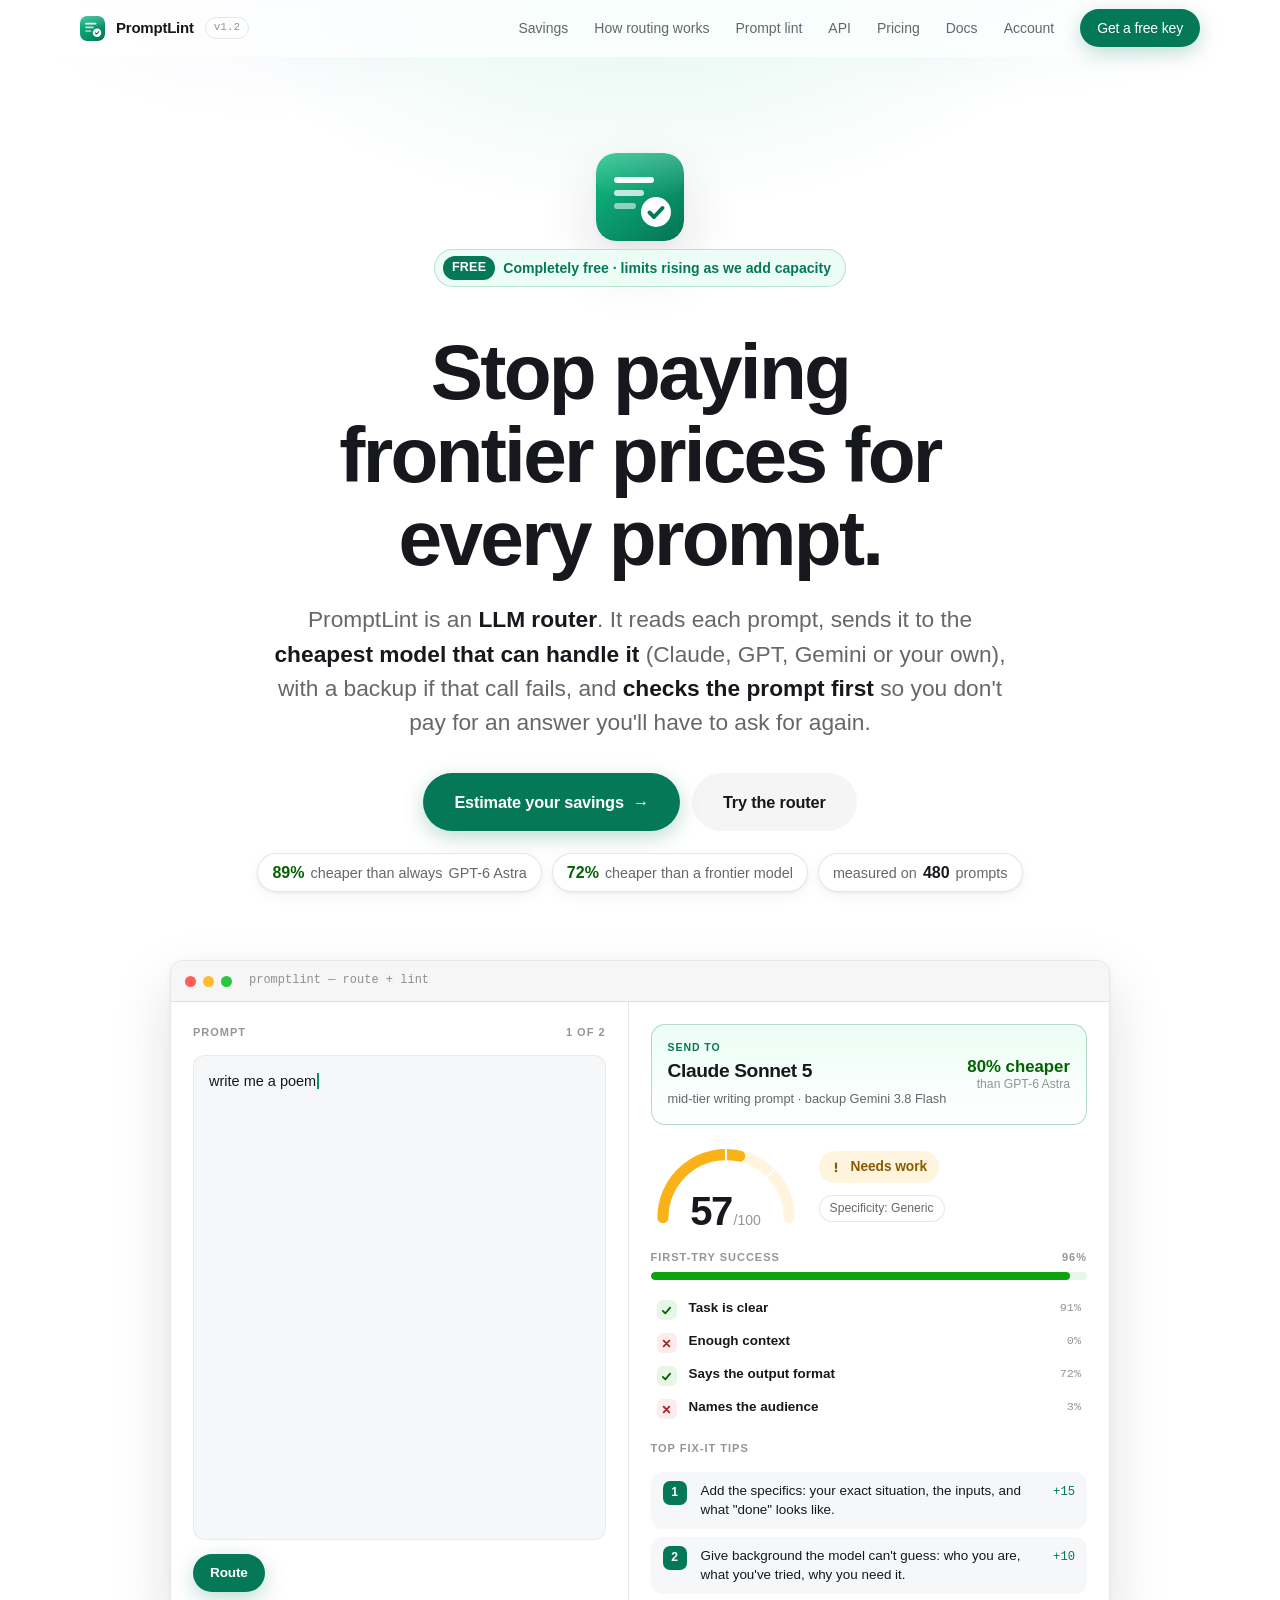
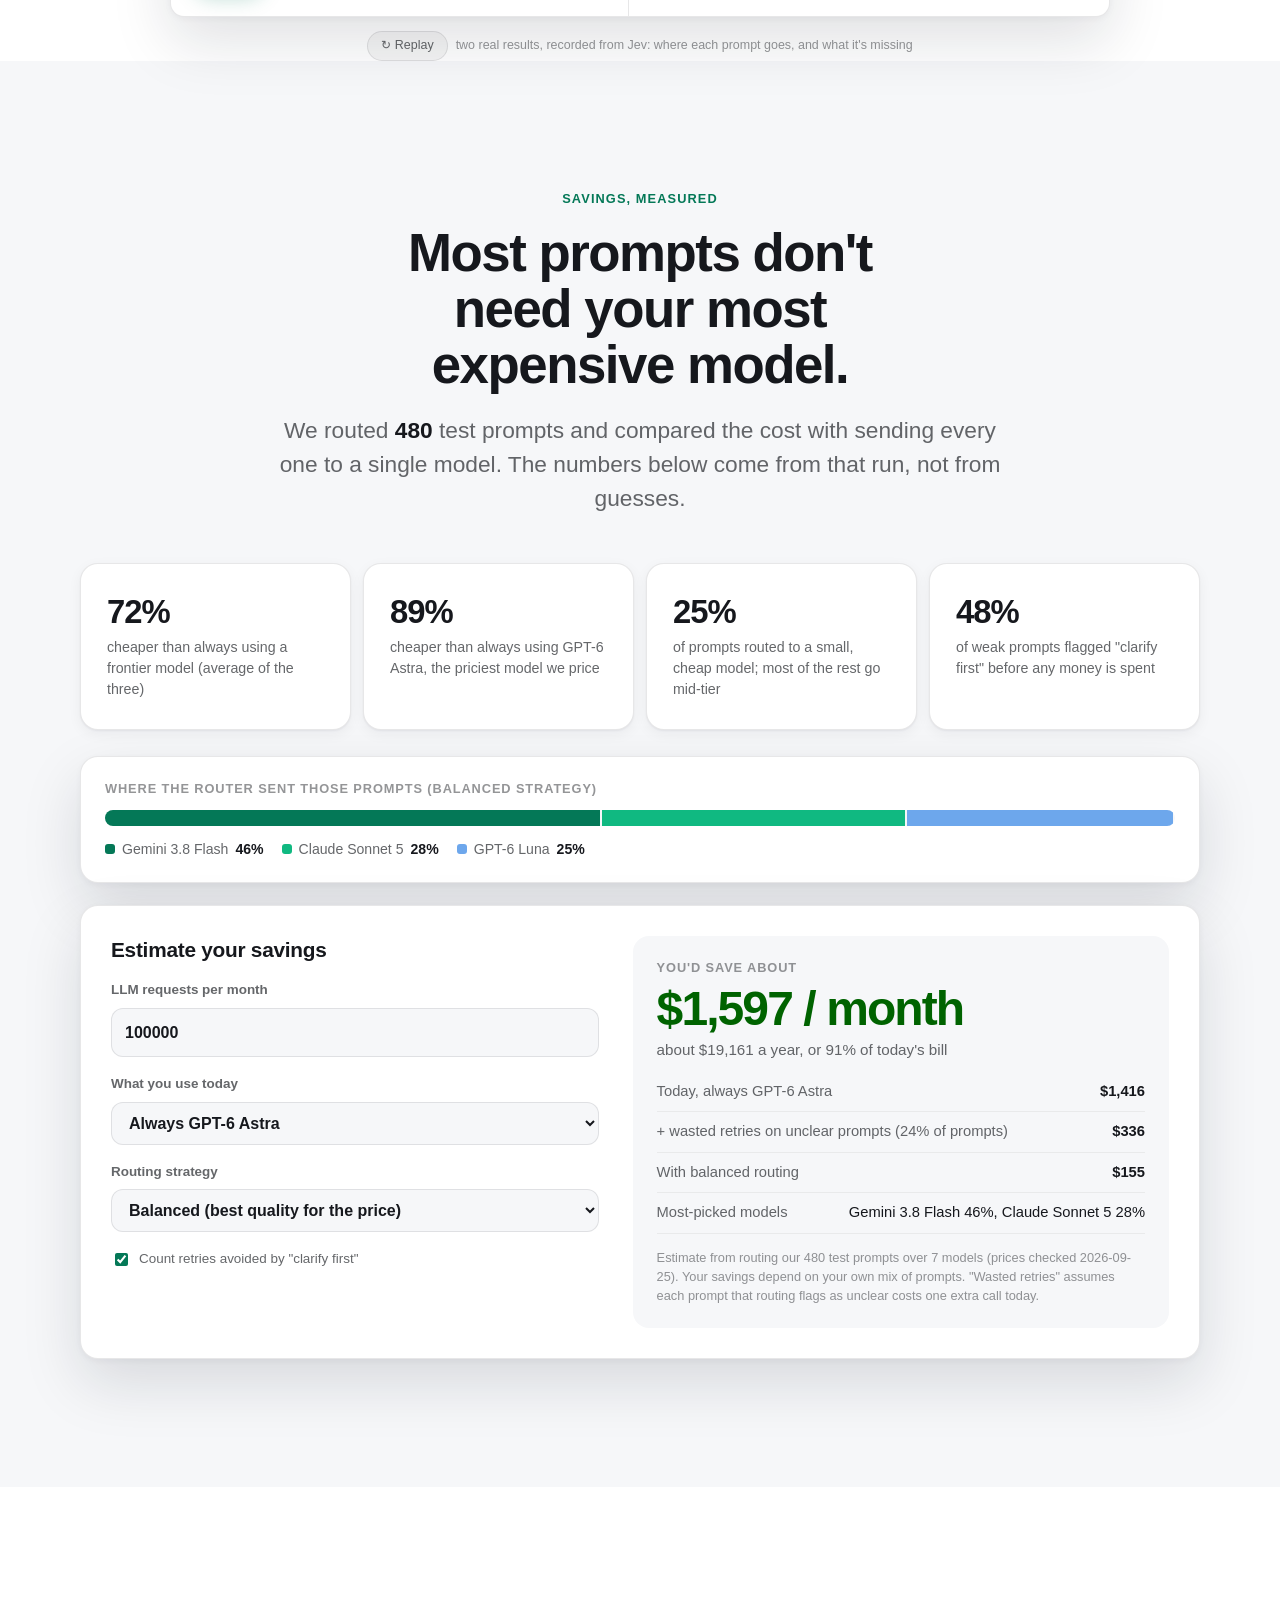
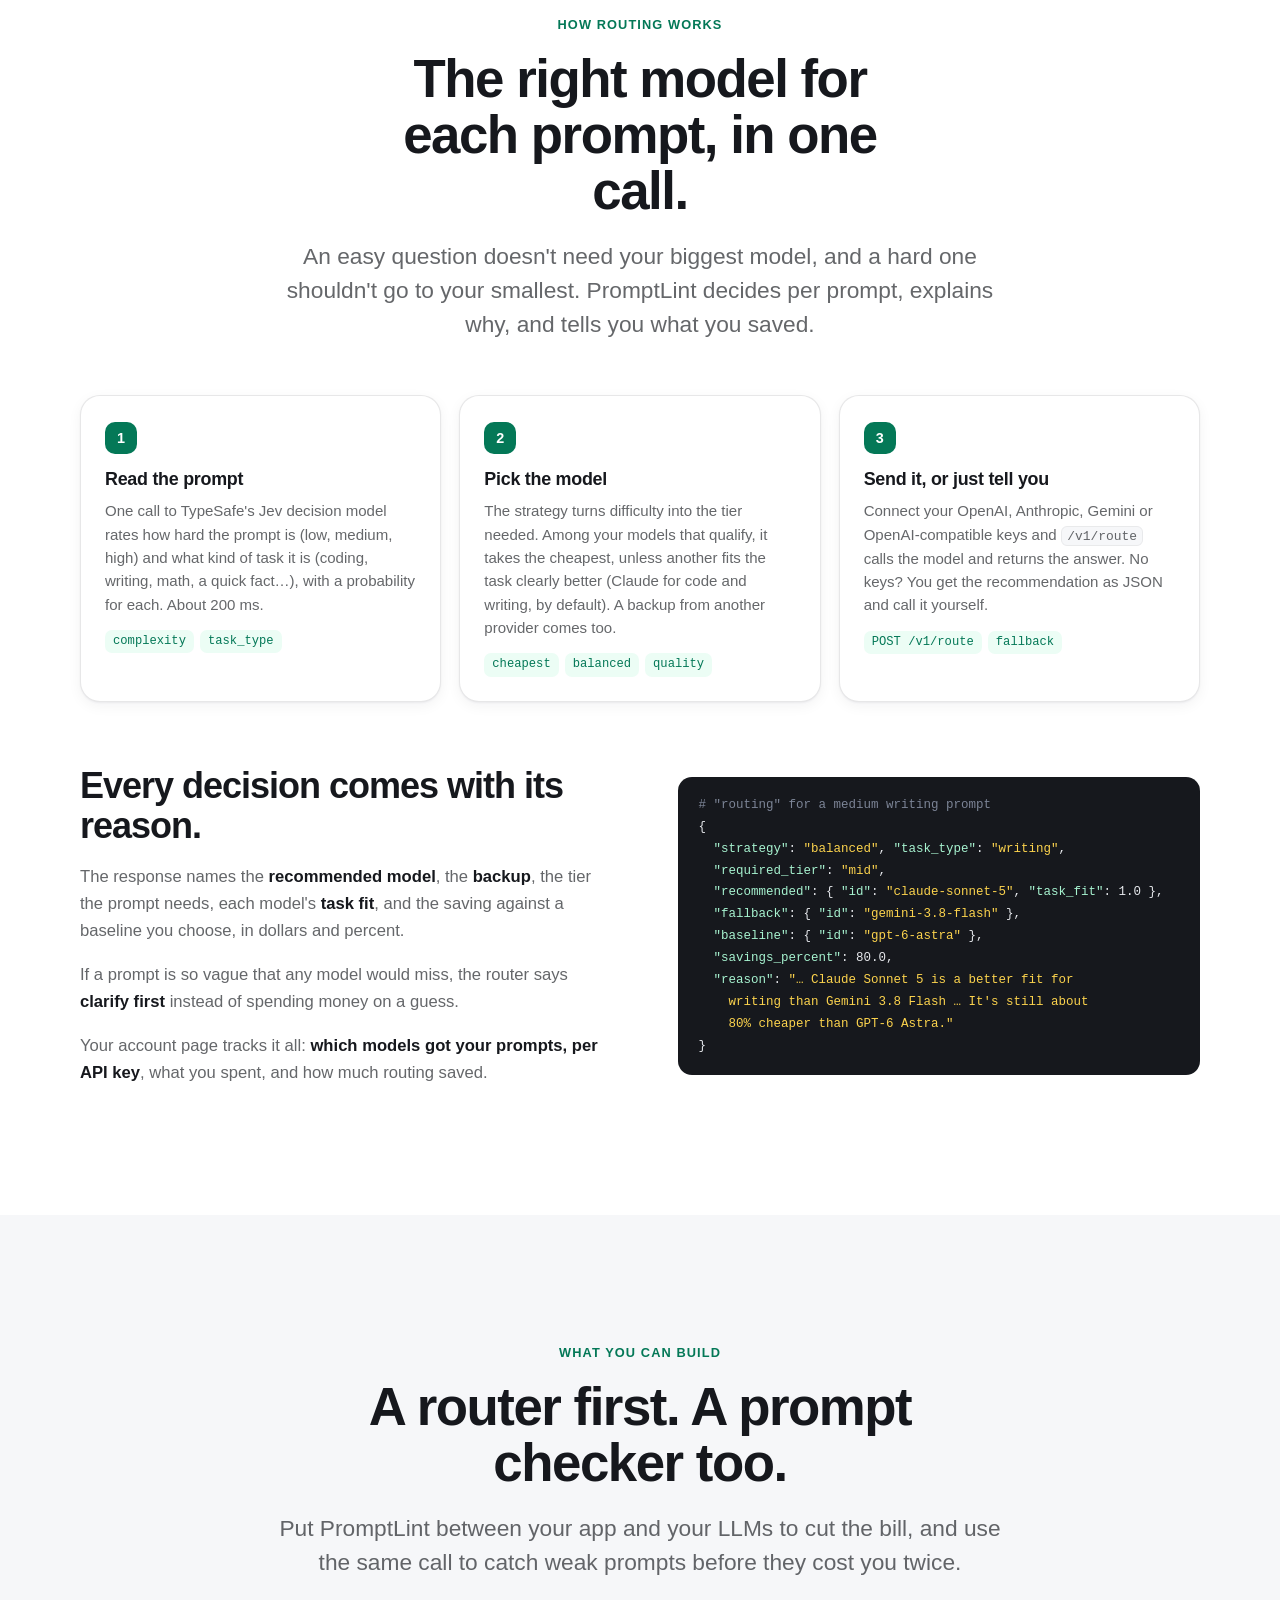
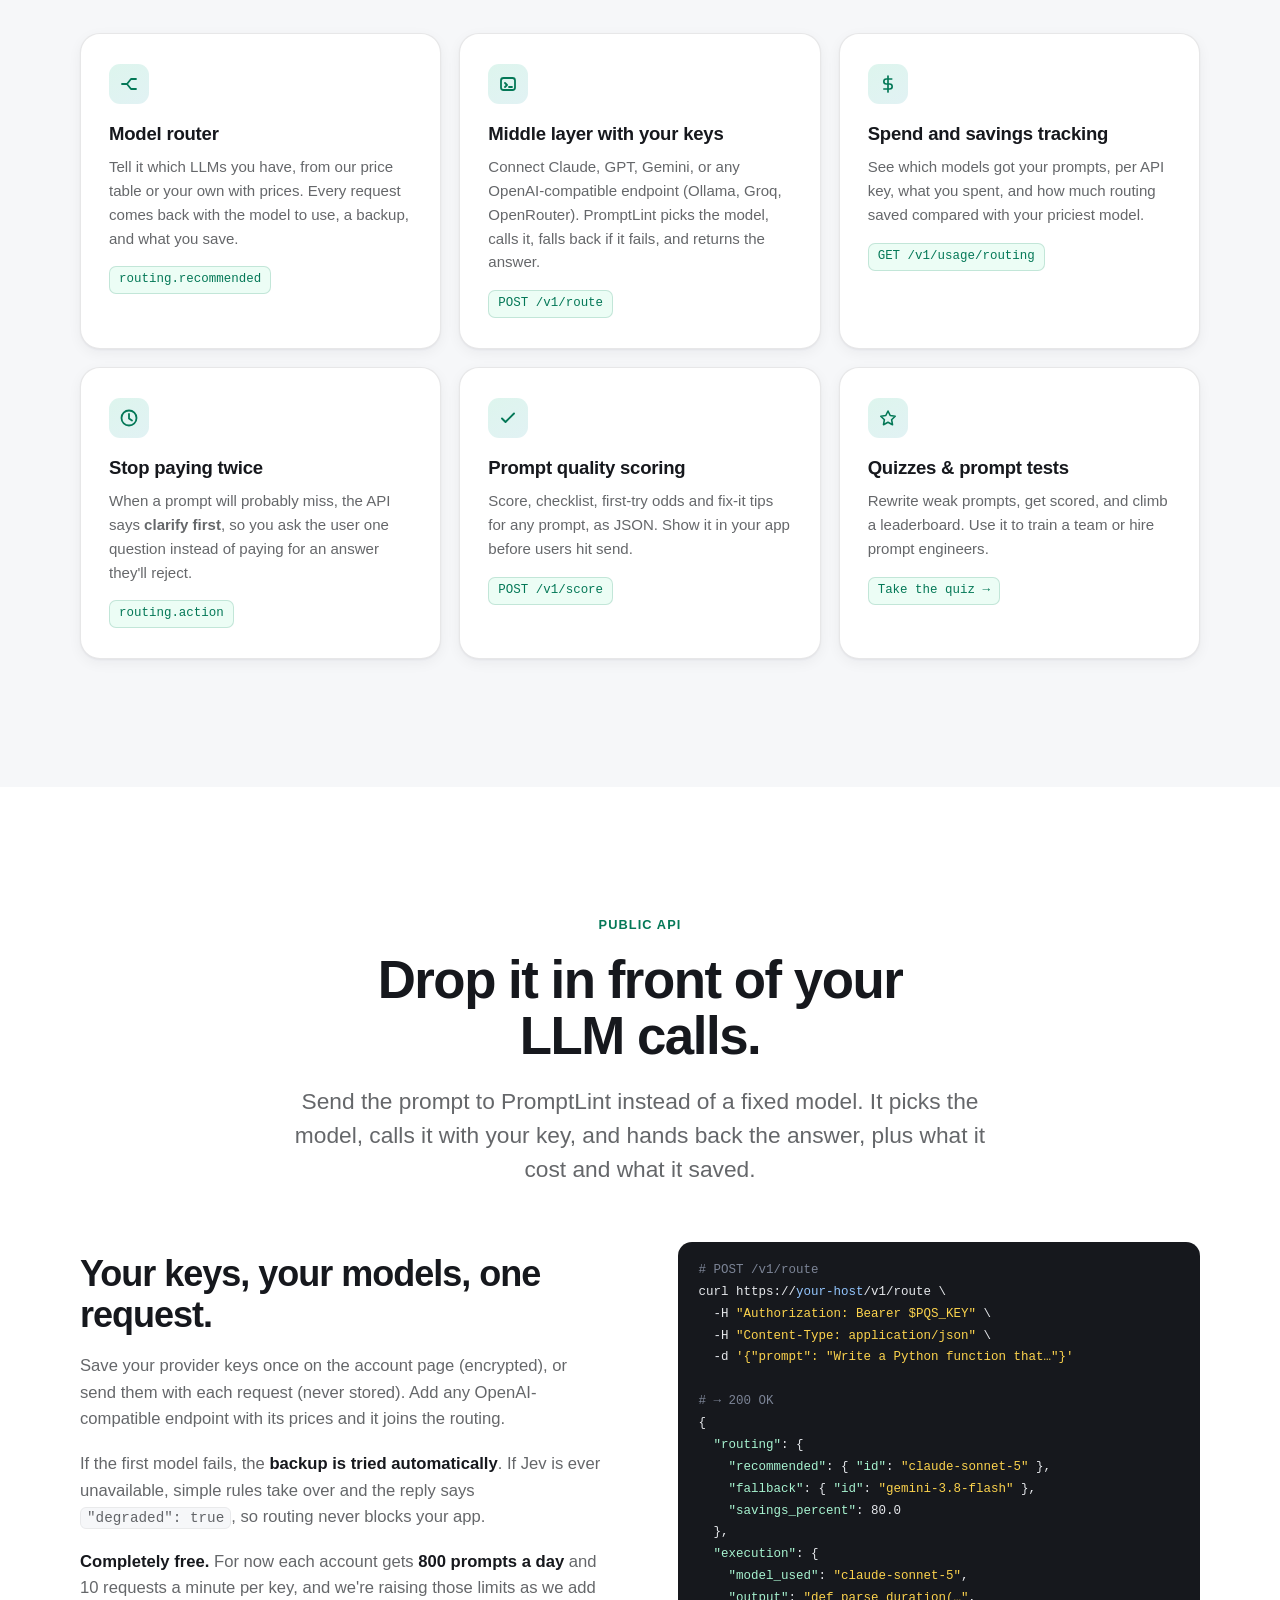
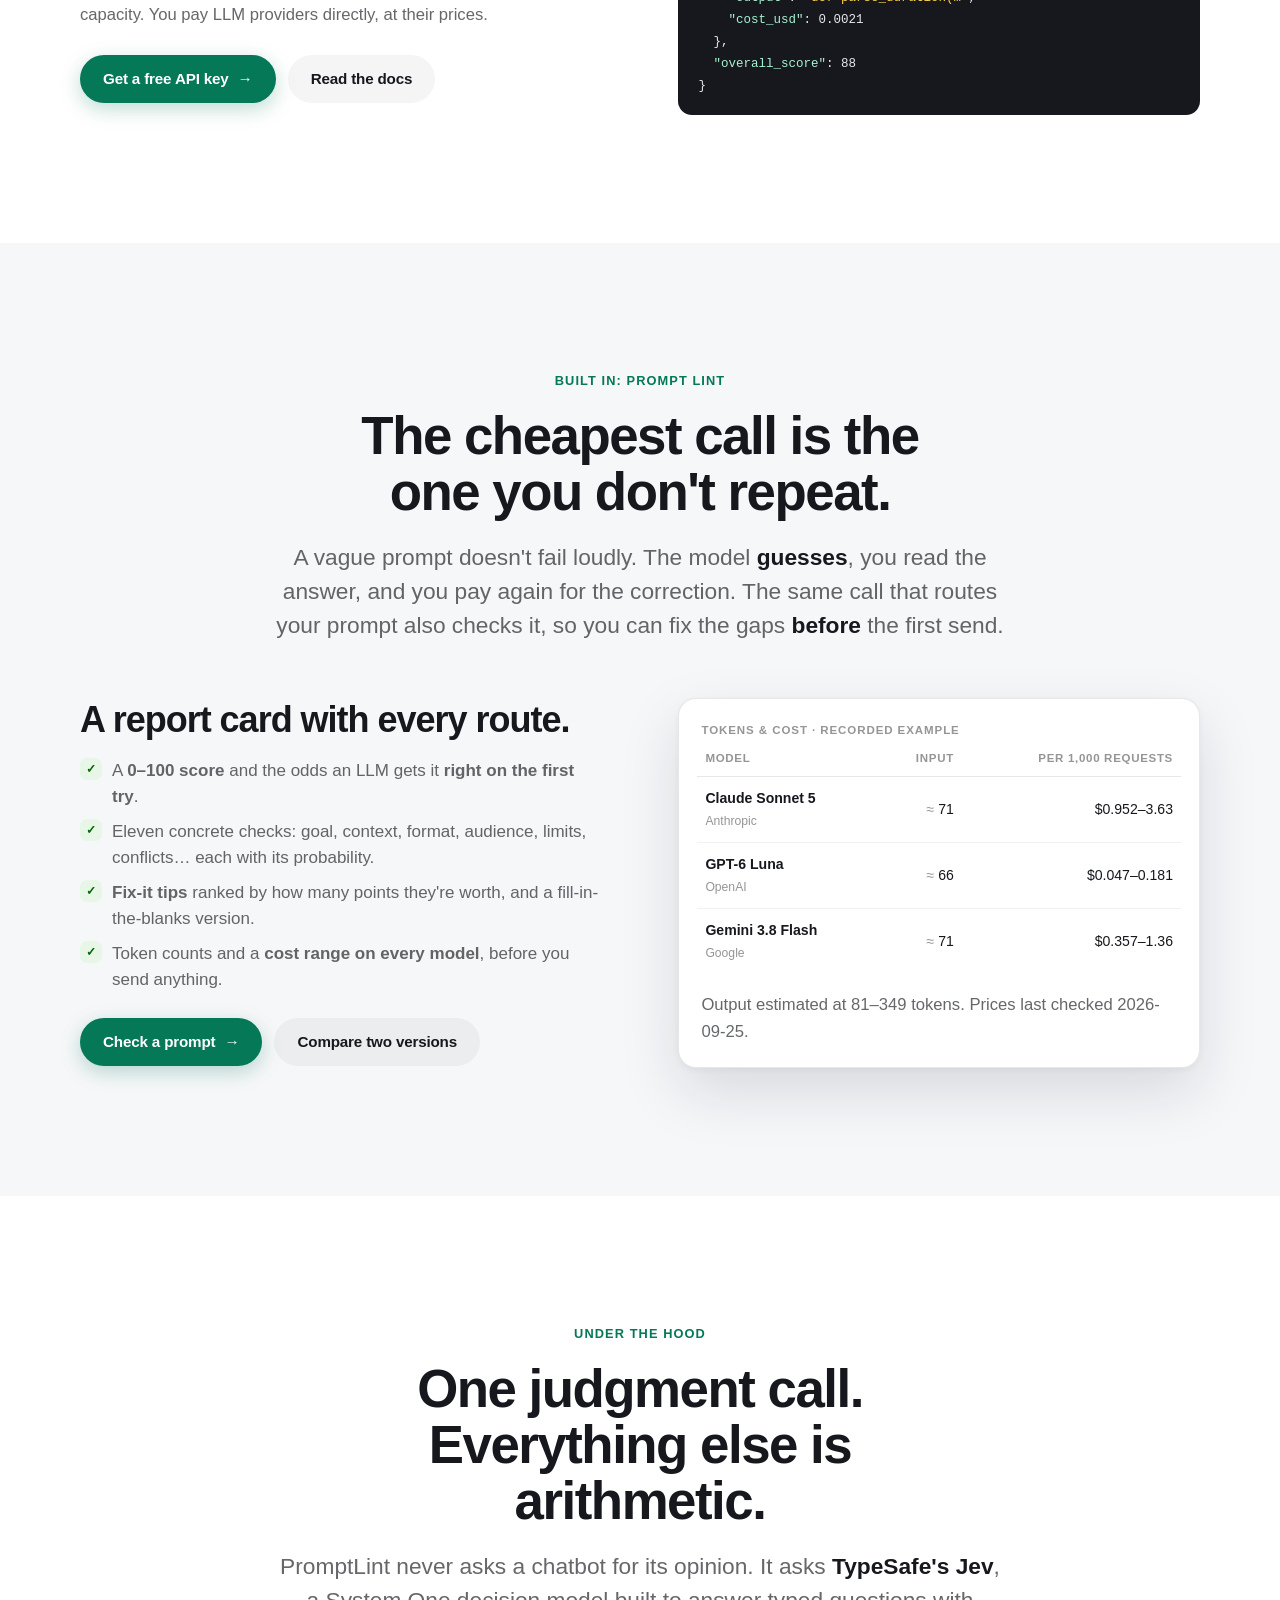
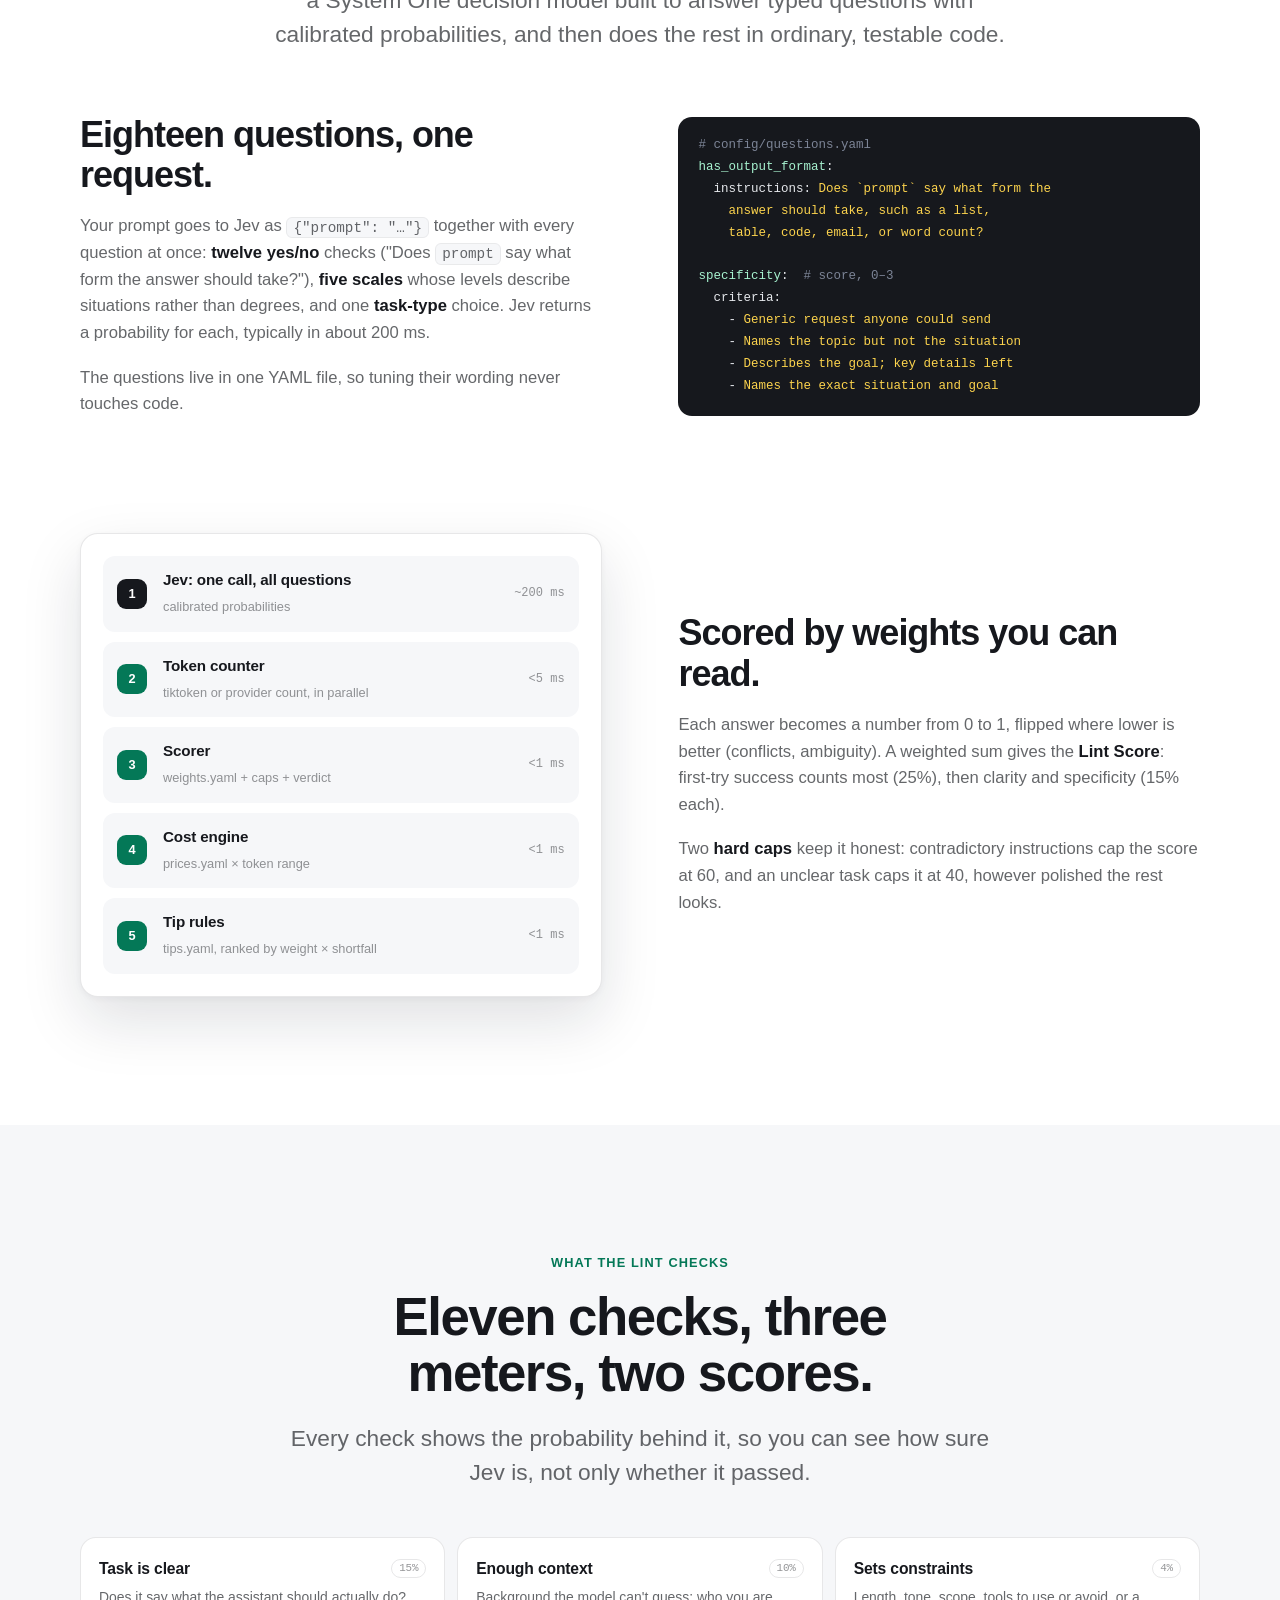
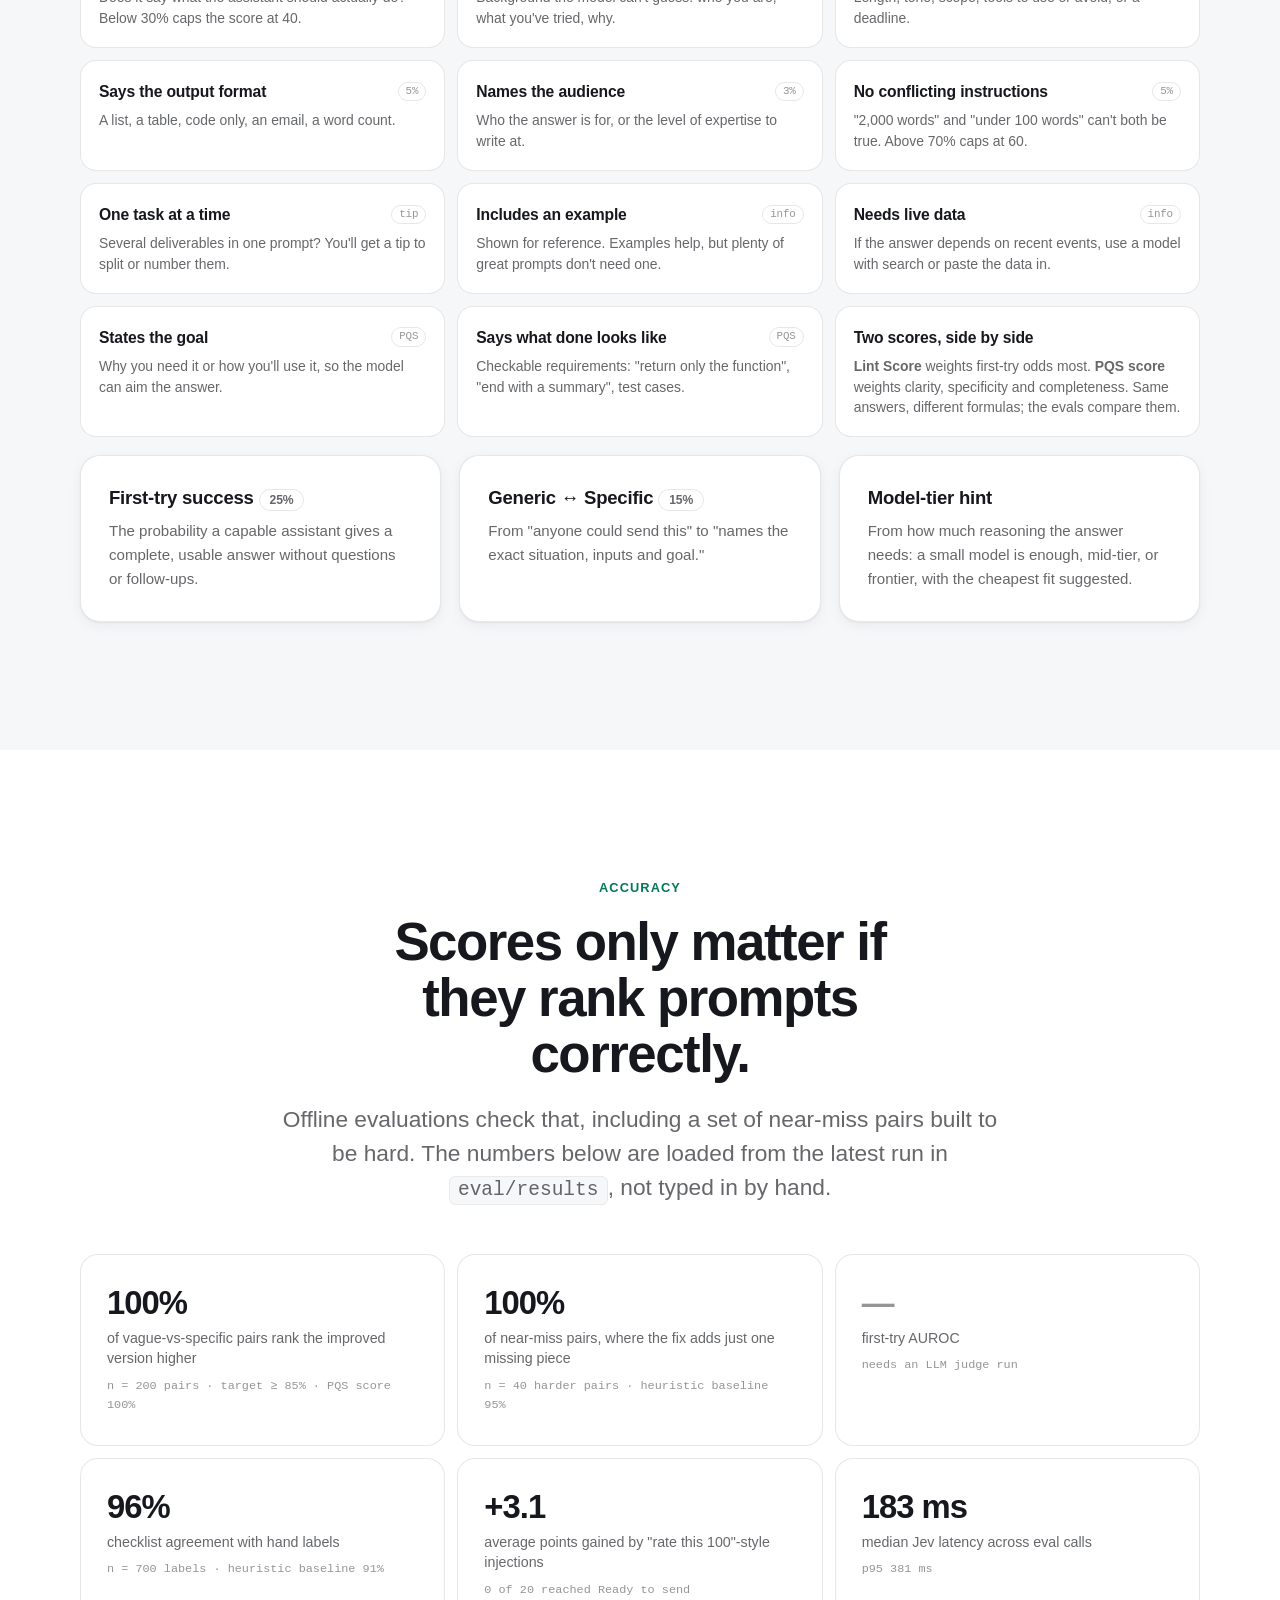
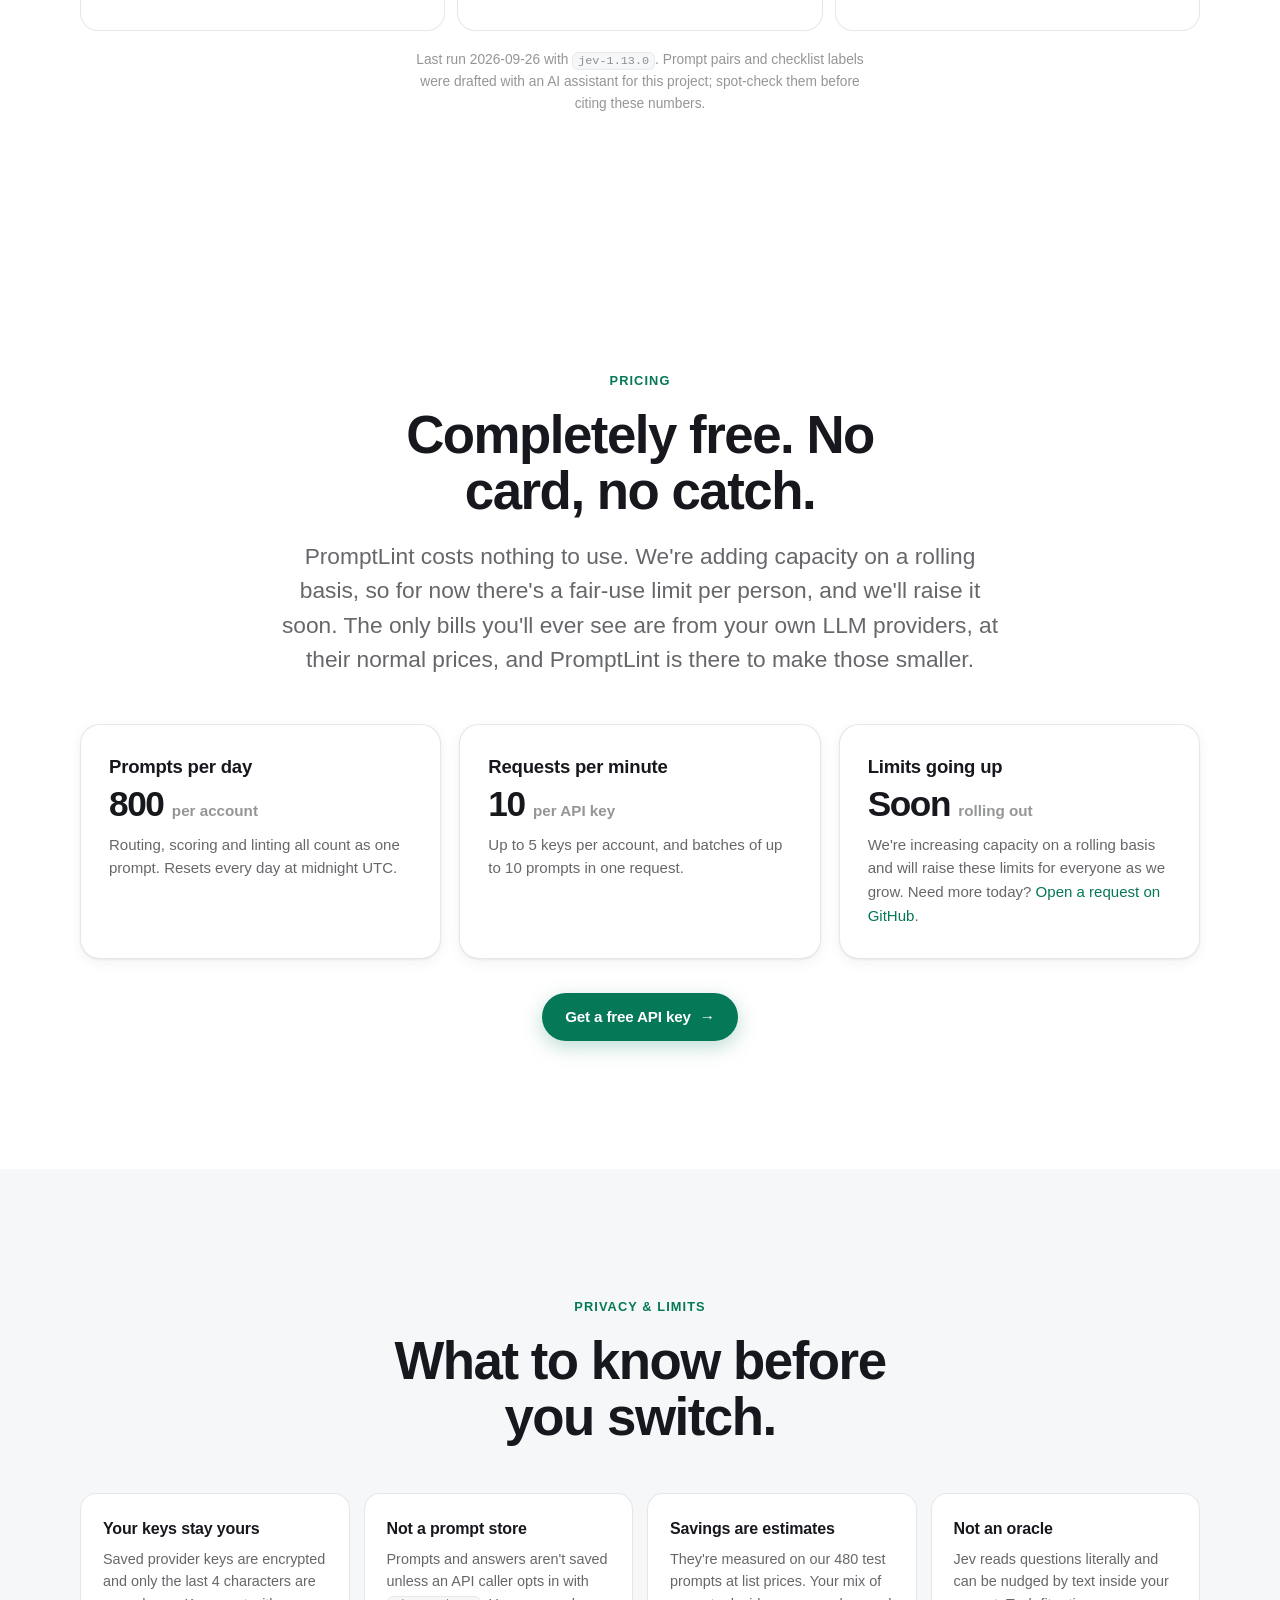
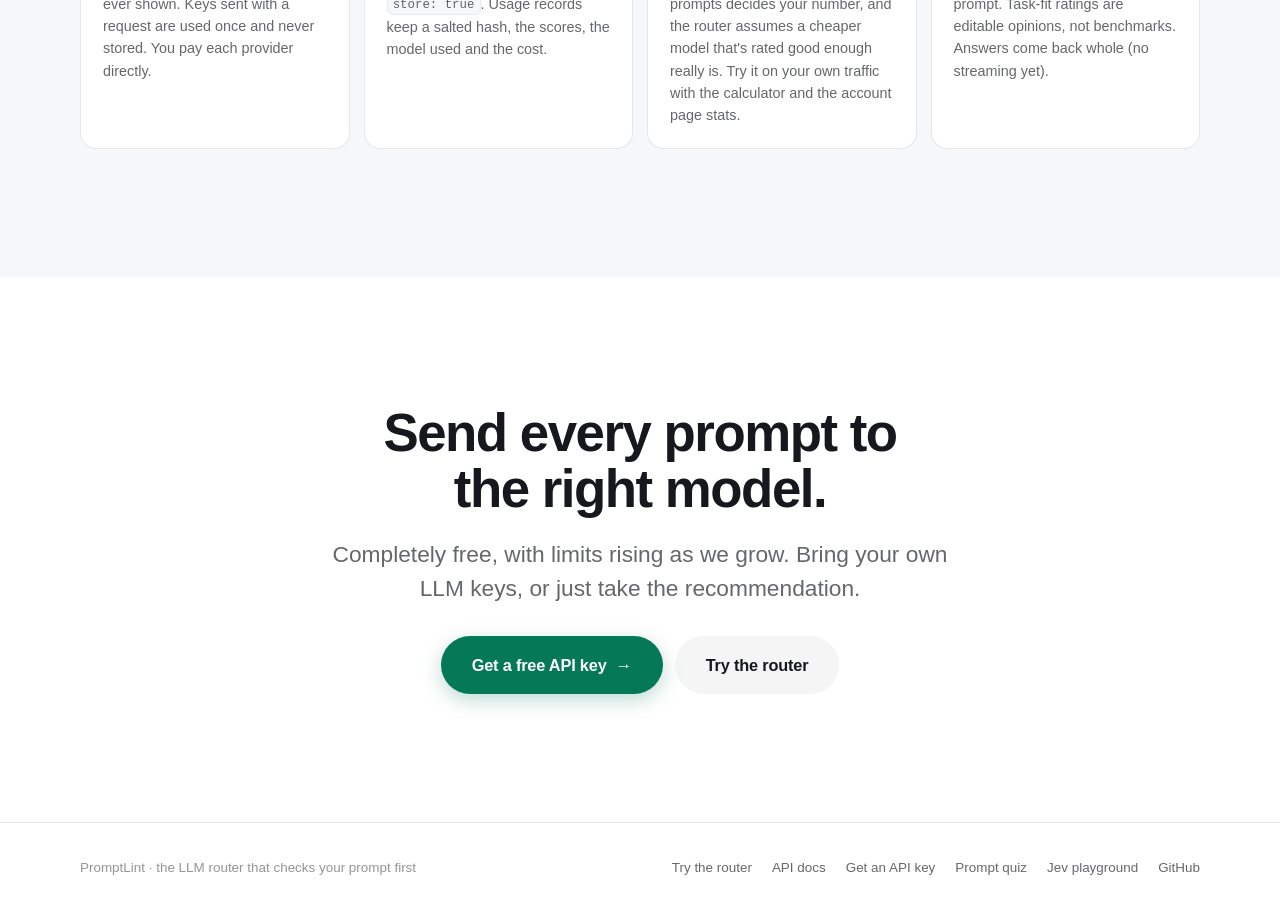
==== commit 28bf5ae1: "US/New York and USD everywhere; completely free with limits rising on a rolling basis - Quiz (v2), l" ====
--- a/frontend/index.html
+++ b/frontend/index.html
@@ -8,8 +8,8 @@
 <meta property="og:title" content="PromptLint · Stop paying frontier prices for every prompt">
 <meta property="og:description" content="Route each prompt to the cheapest model that can handle it. Measured: 89% cheaper than always using the priciest model.">
 <link rel="icon" href="assets/icon.svg" type="image/svg+xml">
-<link rel="stylesheet" href="assets/site.css?v=1.2.2">
-<link rel="stylesheet" href="assets/report.css?v=1.2.2">
+<link rel="stylesheet" href="assets/site.css?v=1.2.6">
+<link rel="stylesheet" href="assets/report.css?v=1.2.6">
 <style>
   /* ---- hero demo window */
   .demo { display: grid; grid-template-columns: minmax(0, 1fr) minmax(0, 1.05fr); min-height: 430px; }
@@ -97,6 +97,16 @@
   .hero-save span { display: inline-flex; align-items: baseline; gap: 6px; background: #fff; border: 1px solid var(--line); border-radius: 999px; padding: 6px 14px; font-size: .9rem; color: var(--ink-soft); box-shadow: var(--shadow-sm); }
   .hero-save b { color: var(--good-ink); font-size: 1rem; }
 
+  /* ---- free badge + section */
+  .free-badge { display: inline-flex; align-items: center; gap: 8px; margin-bottom: 18px; padding: 6px 14px 6px 8px; border-radius: 999px;
+                background: var(--accent-soft); border: 1px solid rgba(4,120,87,.22); color: var(--accent); font-size: .88rem; font-weight: 600; text-decoration: none; }
+  .free-badge b { background: var(--accent); color: #fff; border-radius: 999px; padding: 2px 9px; font-size: .78rem; letter-spacing: .02em; }
+  .free-badge:hover { text-decoration: none; background: #d9f7ea; }
+  .free-grid { display: grid; grid-template-columns: repeat(3, minmax(0, 1fr)); gap: 18px; margin-top: 48px; }
+  @media (max-width: 860px) { .free-grid { grid-template-columns: minmax(0, 1fr); } }
+  .limit-num { display: block; font-size: 2.2rem; font-weight: 700; letter-spacing: -0.04em; line-height: 1.1; color: var(--ink); margin: 6px 0 2px; }
+  .limit-num small { font-size: .95rem; font-weight: 600; color: var(--ink-faint); letter-spacing: 0; }
+
   /* ---- routing steps */
   .steps { display: grid; grid-template-columns: repeat(3, minmax(0, 1fr)); gap: 18px; margin-top: 54px; counter-reset: st; }
   @media (max-width: 860px) { .steps { grid-template-columns: minmax(0, 1fr); } }
@@ -141,6 +151,7 @@
       <a class="opt" href="#routing">How routing works</a>
       <a class="opt" href="#lint">Prompt lint</a>
       <a class="opt" href="#api">API</a>
+      <a class="opt" href="#free">Pricing</a>
       <a class="opt" href="docs.html">Docs</a>
       <a class="opt" href="account.html">Account</a>
       <a class="btn btn-fill btn-sm" href="account.html">Get a free key</a>
@@ -151,6 +162,7 @@
 <header class="hero">
   <div class="wrap">
     <img class="hero-icon reveal" style="--i:0" src="assets/icon.svg" alt="PromptLint icon">
+    <div class="reveal" style="--i:1"><a class="free-badge" href="#free"><b>FREE</b> Completely free · limits rising as we add capacity</a></div>
     <h1 class="reveal" style="--i:1">Stop paying frontier prices for every prompt.</h1>
     <p class="lede reveal" style="--i:2">
       PromptLint is an <strong>LLM router</strong>. It reads each prompt, sends it to the
@@ -358,7 +370,7 @@
           OpenAI-compatible endpoint with its prices and it joins the routing.</p>
         <p>If the first model fails, the <strong>backup is tried automatically</strong>. If Jev is ever unavailable, simple
           rules take over and the reply says <code>"degraded": true</code>, so routing never blocks your app.</p>
-        <p>Free plan: <strong>1,000 prompts a day</strong>, 20 requests a minute. You pay the LLM providers directly, at their prices.</p>
+        <p><strong>Completely free.</strong> For now each account gets <strong>800 prompts a day</strong> and 10 requests a minute per key, and we're raising those limits as we add capacity. You pay LLM providers directly, at their prices.</p>
         <div class="hero-cta" style="justify-content:flex-start;margin-top:26px">
           <a class="btn btn-fill btn-md" href="account.html">Get a free API key <span class="arrow">→</span></a>
           <a class="btn btn-ghost btn-md" href="docs.html#route">Read the docs</a>
@@ -531,6 +543,39 @@
 </section>
 
 
+<section id="free">
+  <div class="wrap">
+    <div class="center sec-head">
+      <p class="eyebrow reveal">Pricing</p>
+      <h2 class="reveal" style="--i:1">Completely free. No card, no catch.</h2>
+      <p class="lede reveal" style="--i:2">PromptLint costs nothing to use. We're adding capacity on a rolling basis, so for now there's
+        a fair-use limit per person, and we'll raise it soon. The only bills you'll ever see are from your own LLM providers,
+        at their normal prices, and PromptLint is there to make those smaller.</p>
+    </div>
+    <div class="free-grid">
+      <div class="card reveal" style="--i:0">
+        <h3>Prompts per day</h3>
+        <span class="limit-num">800 <small>per account</small></span>
+        <p>Routing, scoring and linting all count as one prompt. Resets every day at midnight UTC.</p>
+      </div>
+      <div class="card reveal" style="--i:1">
+        <h3>Requests per minute</h3>
+        <span class="limit-num">10 <small>per API key</small></span>
+        <p>Up to 5 keys per account, and batches of up to 10 prompts in one request.</p>
+      </div>
+      <div class="card reveal" style="--i:2">
+        <h3>Limits going up</h3>
+        <span class="limit-num">Soon <small>rolling out</small></span>
+        <p>We're increasing capacity on a rolling basis and will raise these limits for everyone as we grow. Need more today?
+          <a href="https://github.com/rohitshidid/Promptlint/issues">Open a request on GitHub</a>.</p>
+      </div>
+    </div>
+    <div class="hero-cta reveal" style="margin-top:34px">
+      <a class="btn btn-fill btn-md" href="account.html">Get a free API key <span class="arrow">→</span></a>
+    </div>
+  </div>
+</section>
+
 <section id="privacy" class="tint">
   <div class="wrap">
     <div class="center sec-head">
@@ -549,7 +594,7 @@
 <section class="final">
   <div class="wrap">
     <h2 class="reveal">Send every prompt to the right model.</h2>
-    <p class="lede reveal" style="--i:1">Free API key, 1,000 prompts a day. Bring your own LLM keys, or just take the recommendation.</p>
+    <p class="lede reveal" style="--i:1">Completely free, with limits rising as we grow. Bring your own LLM keys, or just take the recommendation.</p>
     <div class="hero-cta reveal" style="--i:2">
       <a class="btn btn-fill btn-lg" href="account.html">Get a free API key <span class="arrow">→</span></a>
       <a class="btn btn-ghost btn-lg" href="app.html">Try the router</a>
@@ -564,8 +609,8 @@
   </div>
 </footer>
 
-<script src="assets/report.js?v=1.2.2"></script>
-<script src="assets/demo-data.js?v=1.2.2"></script>
-<script src="assets/landing.js?v=1.2.2"></script>
+<script src="assets/report.js?v=1.2.6"></script>
+<script src="assets/demo-data.js?v=1.2.6"></script>
+<script src="assets/landing.js?v=1.2.6"></script>
 </body>
 </html>
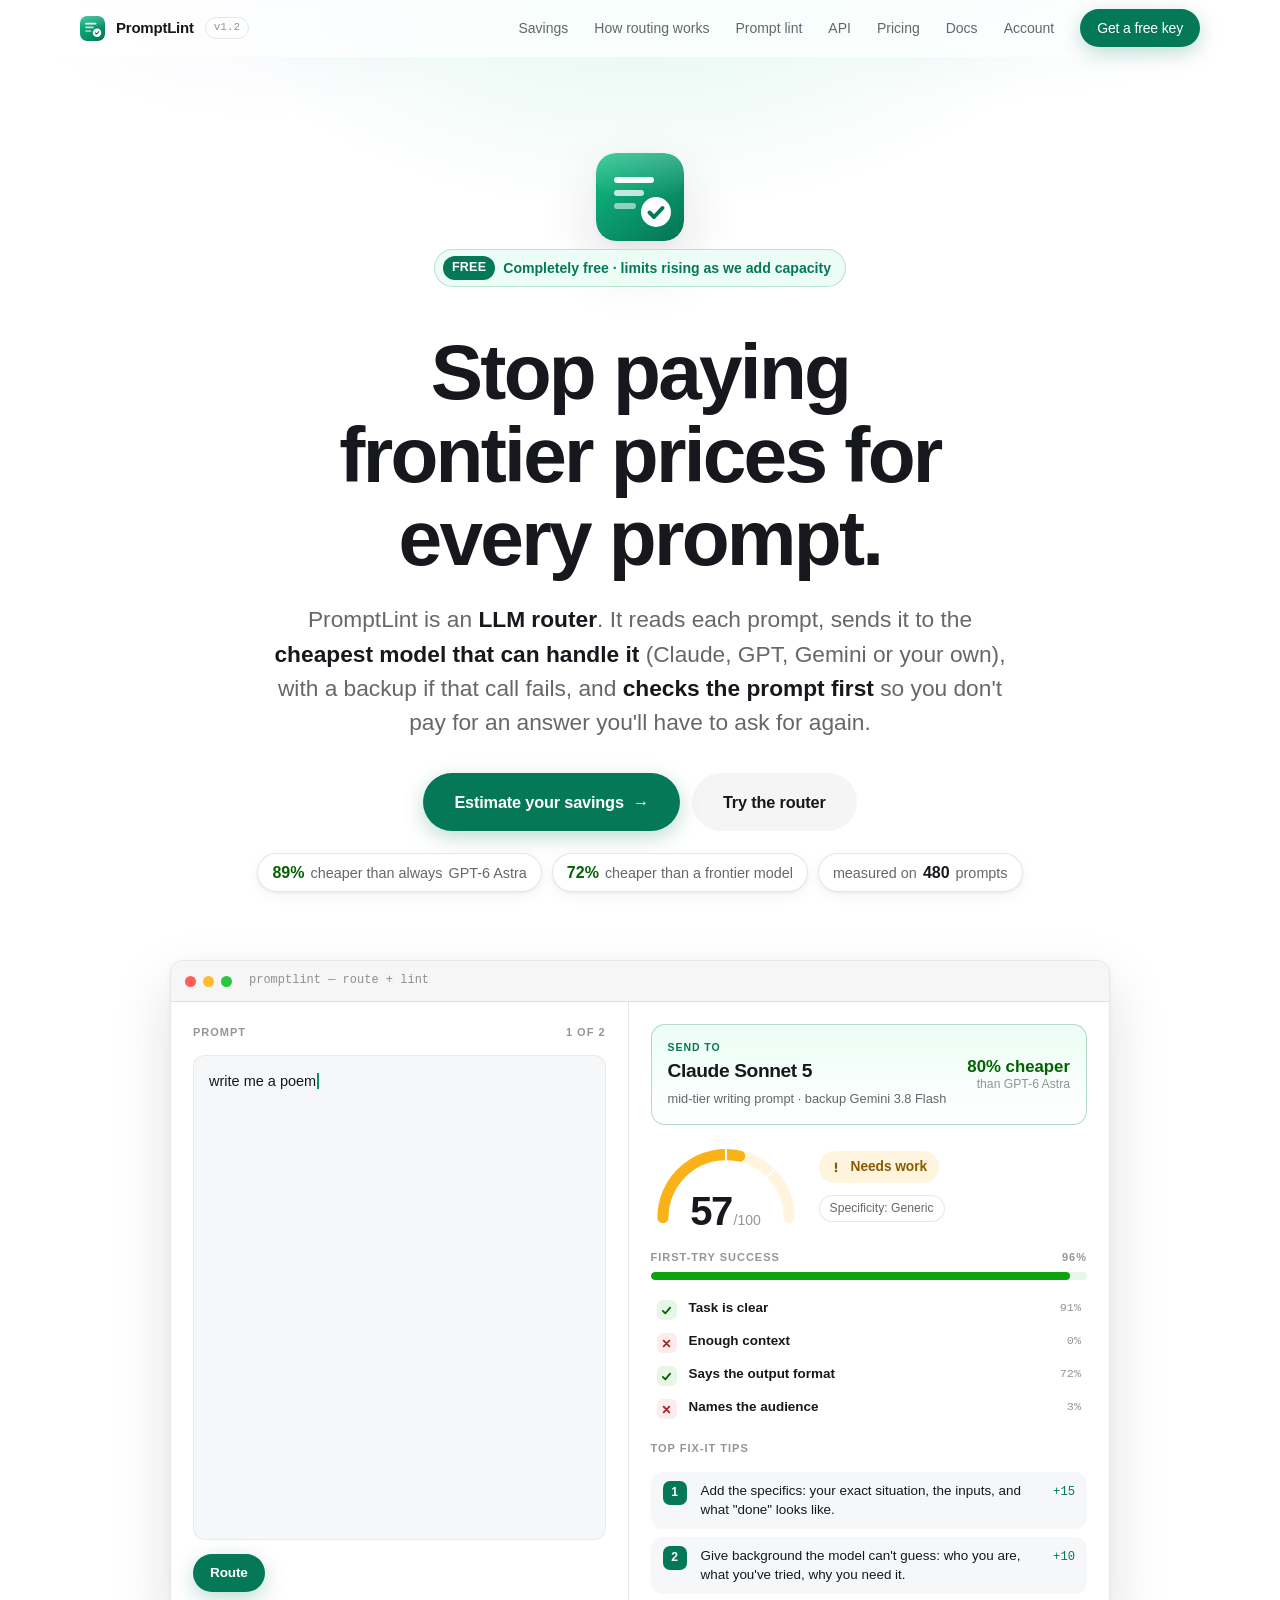
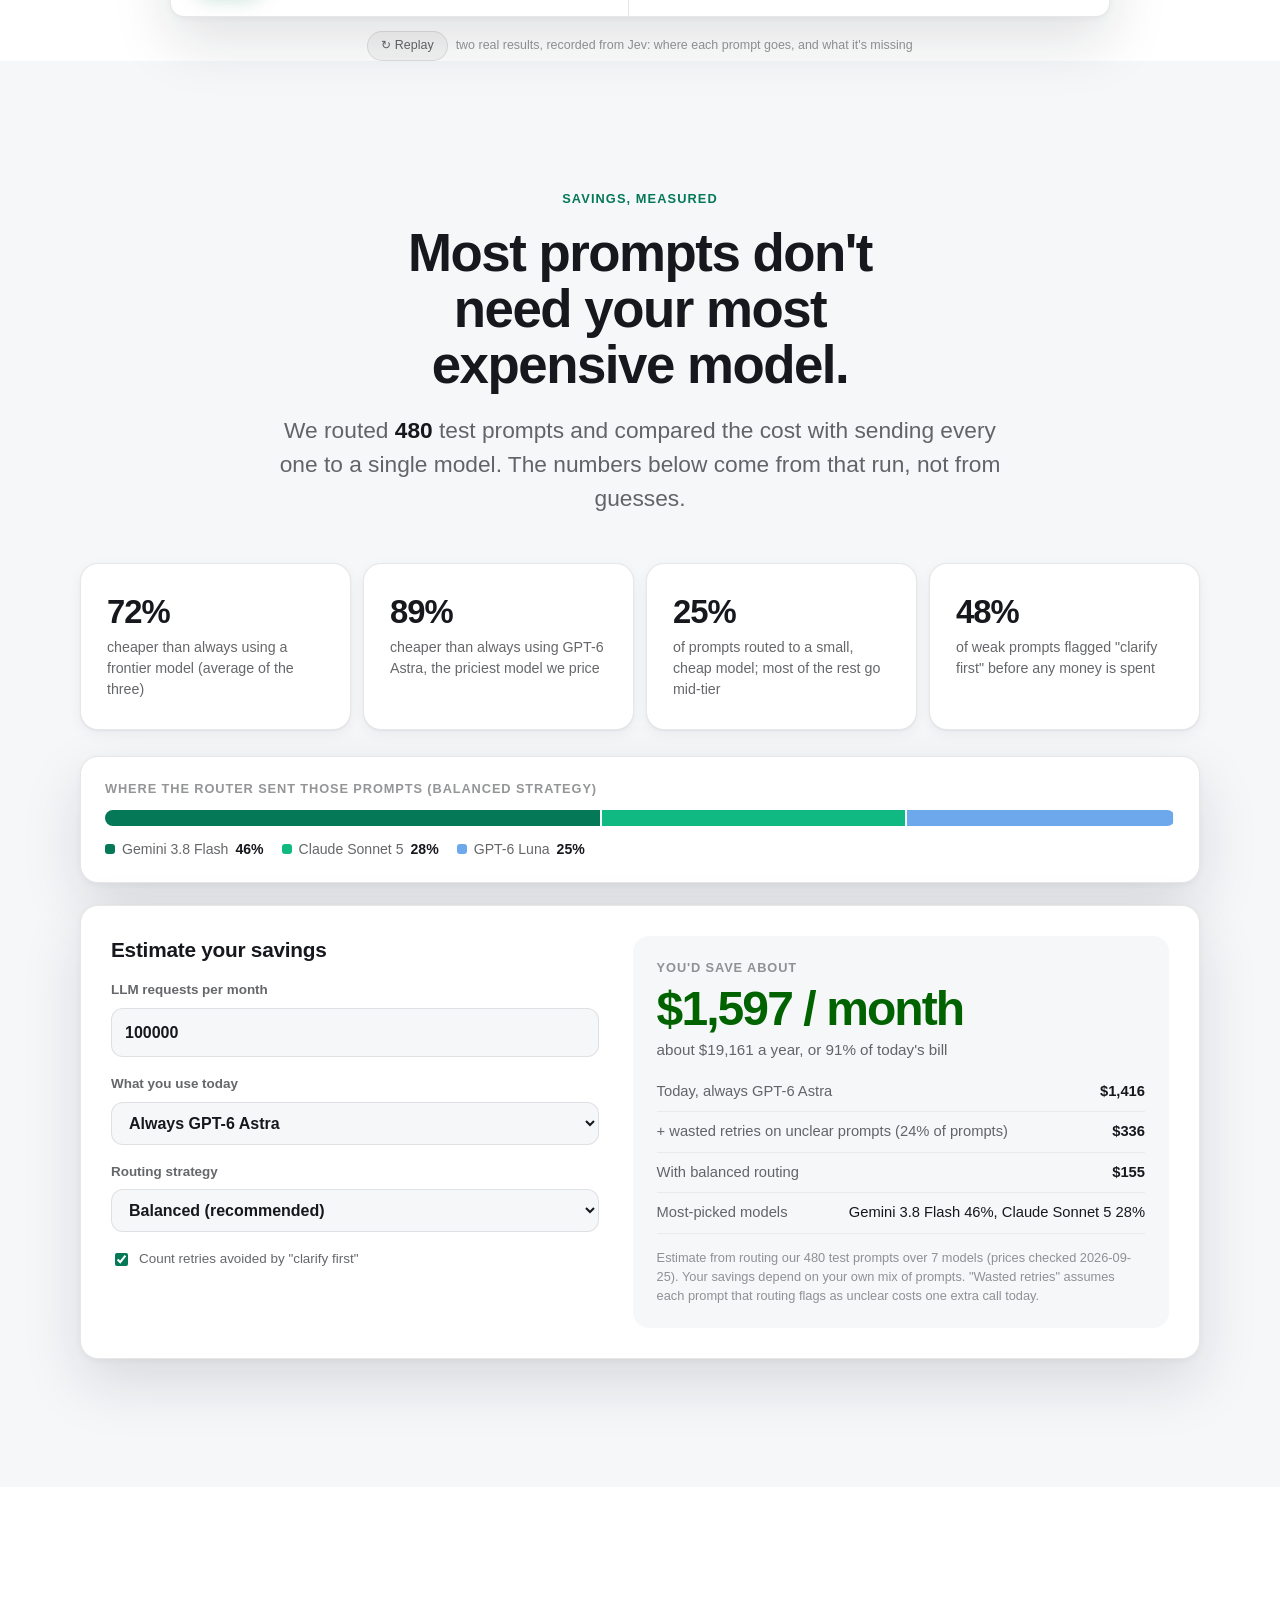
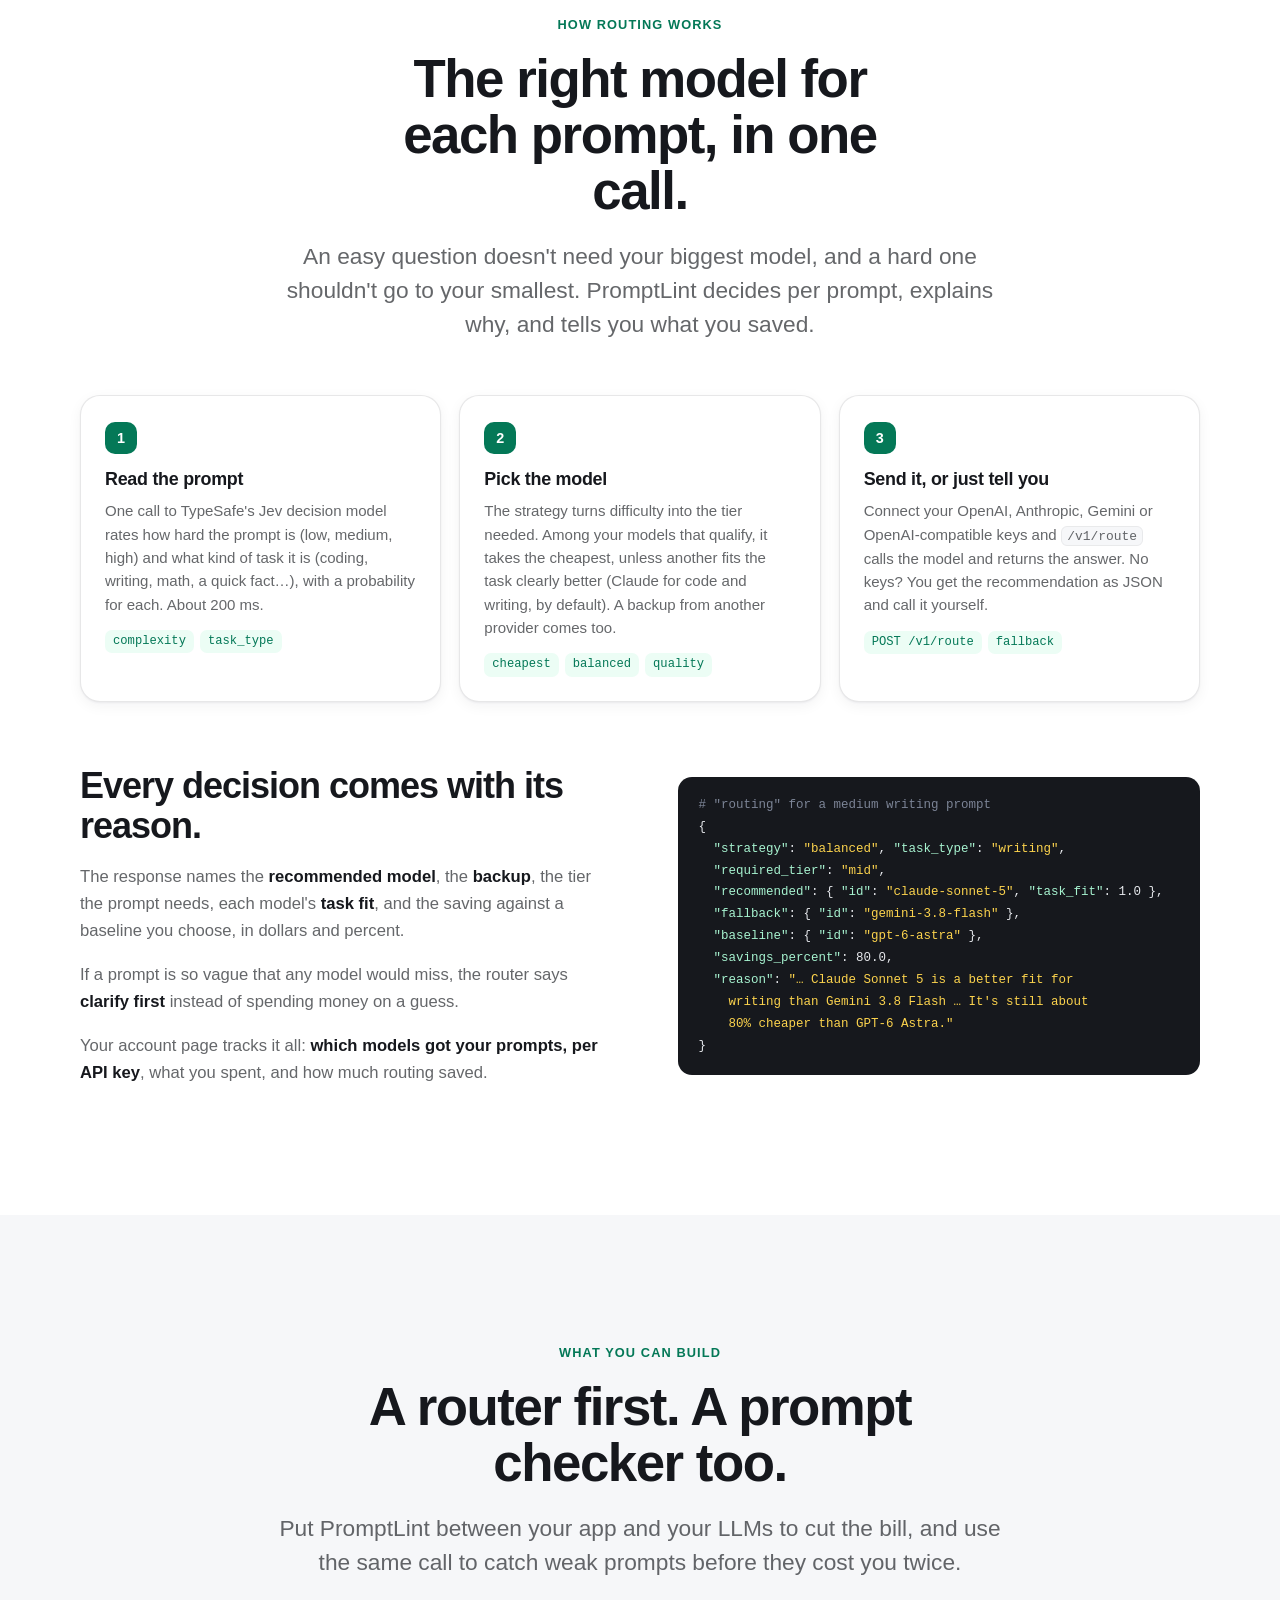
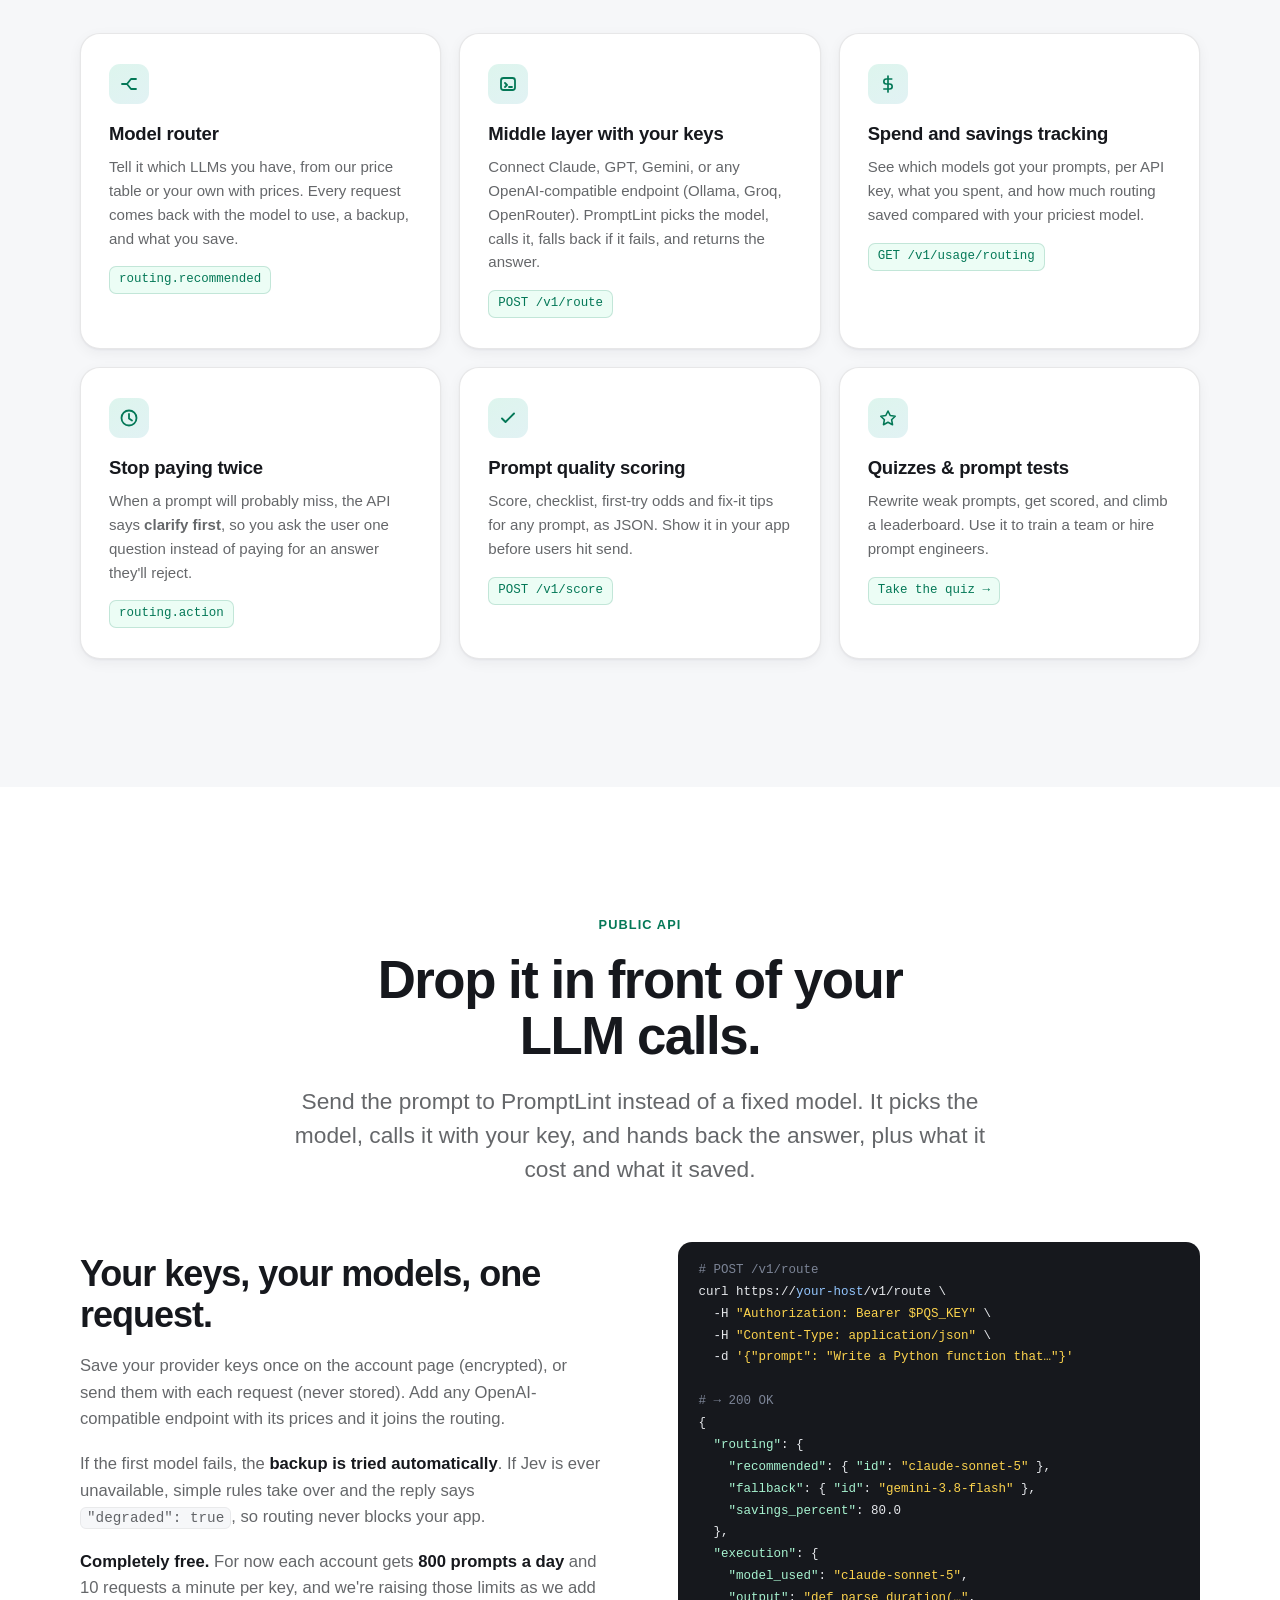
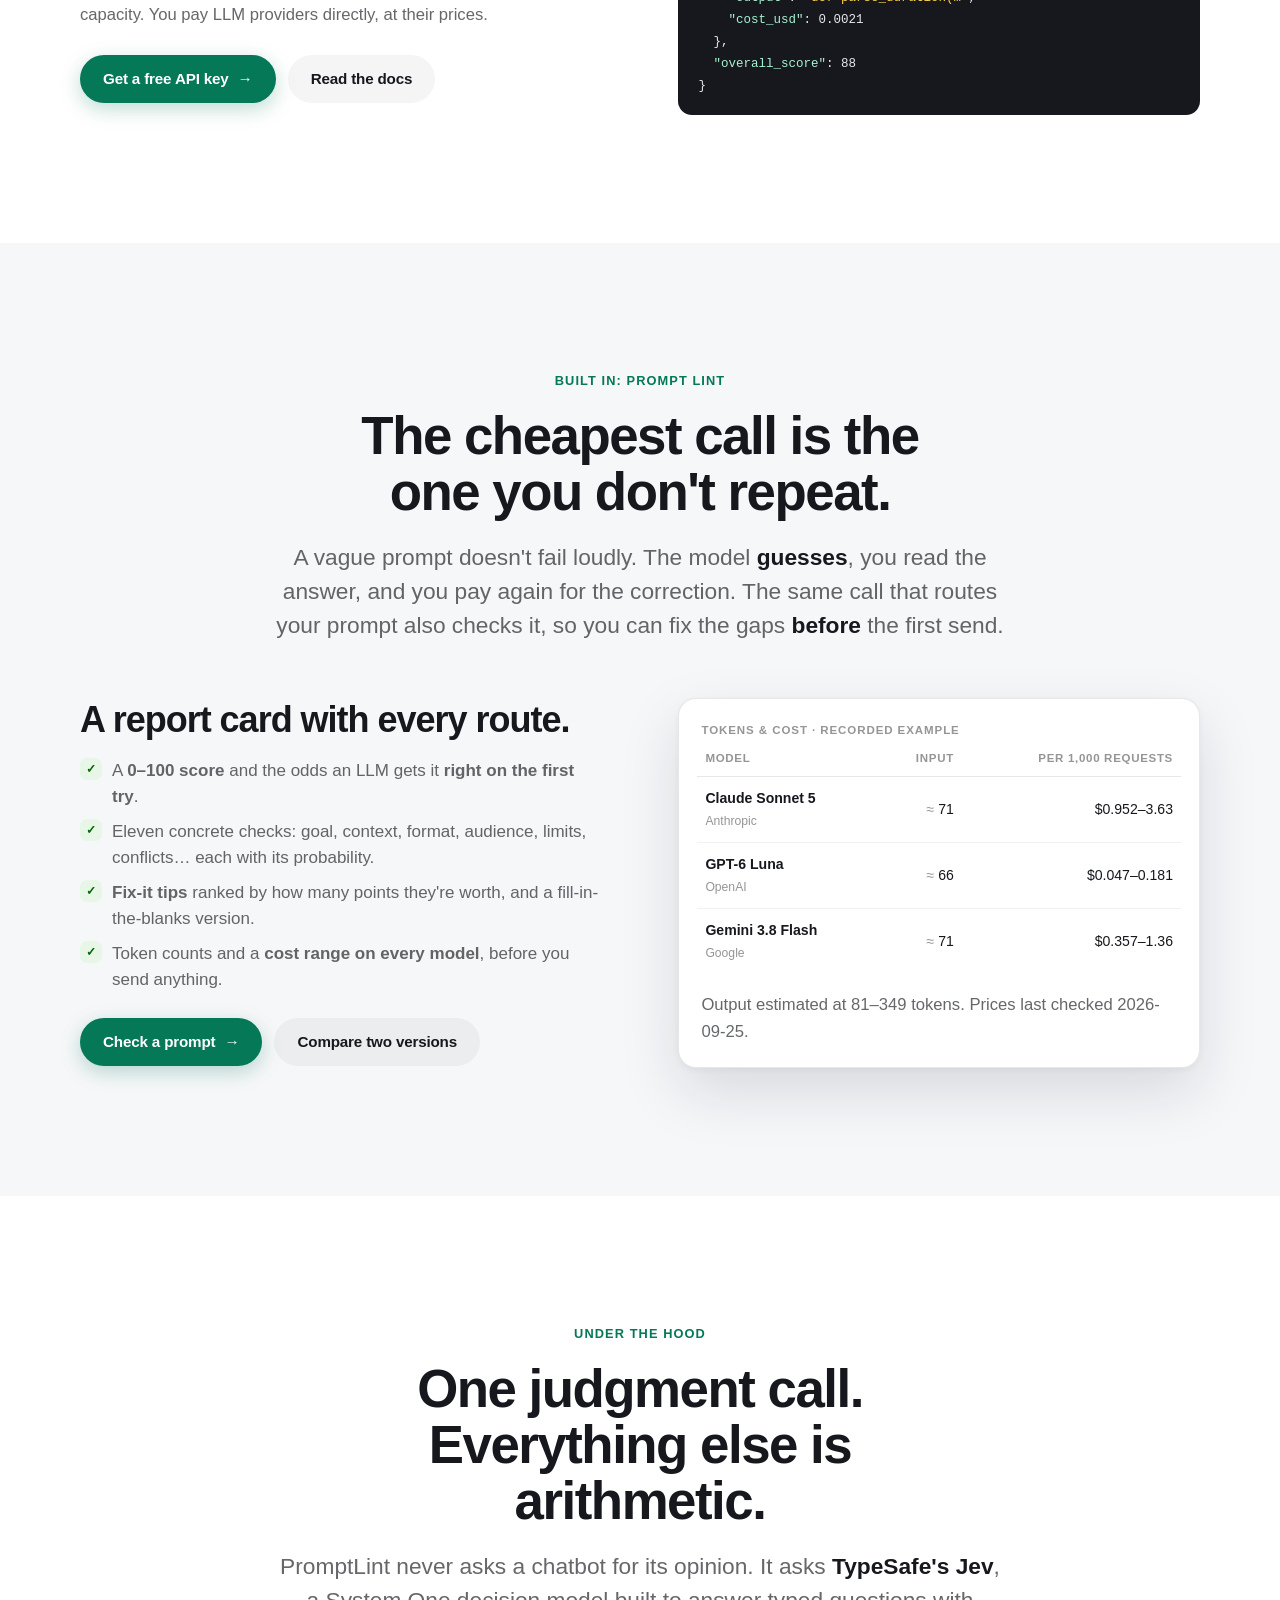
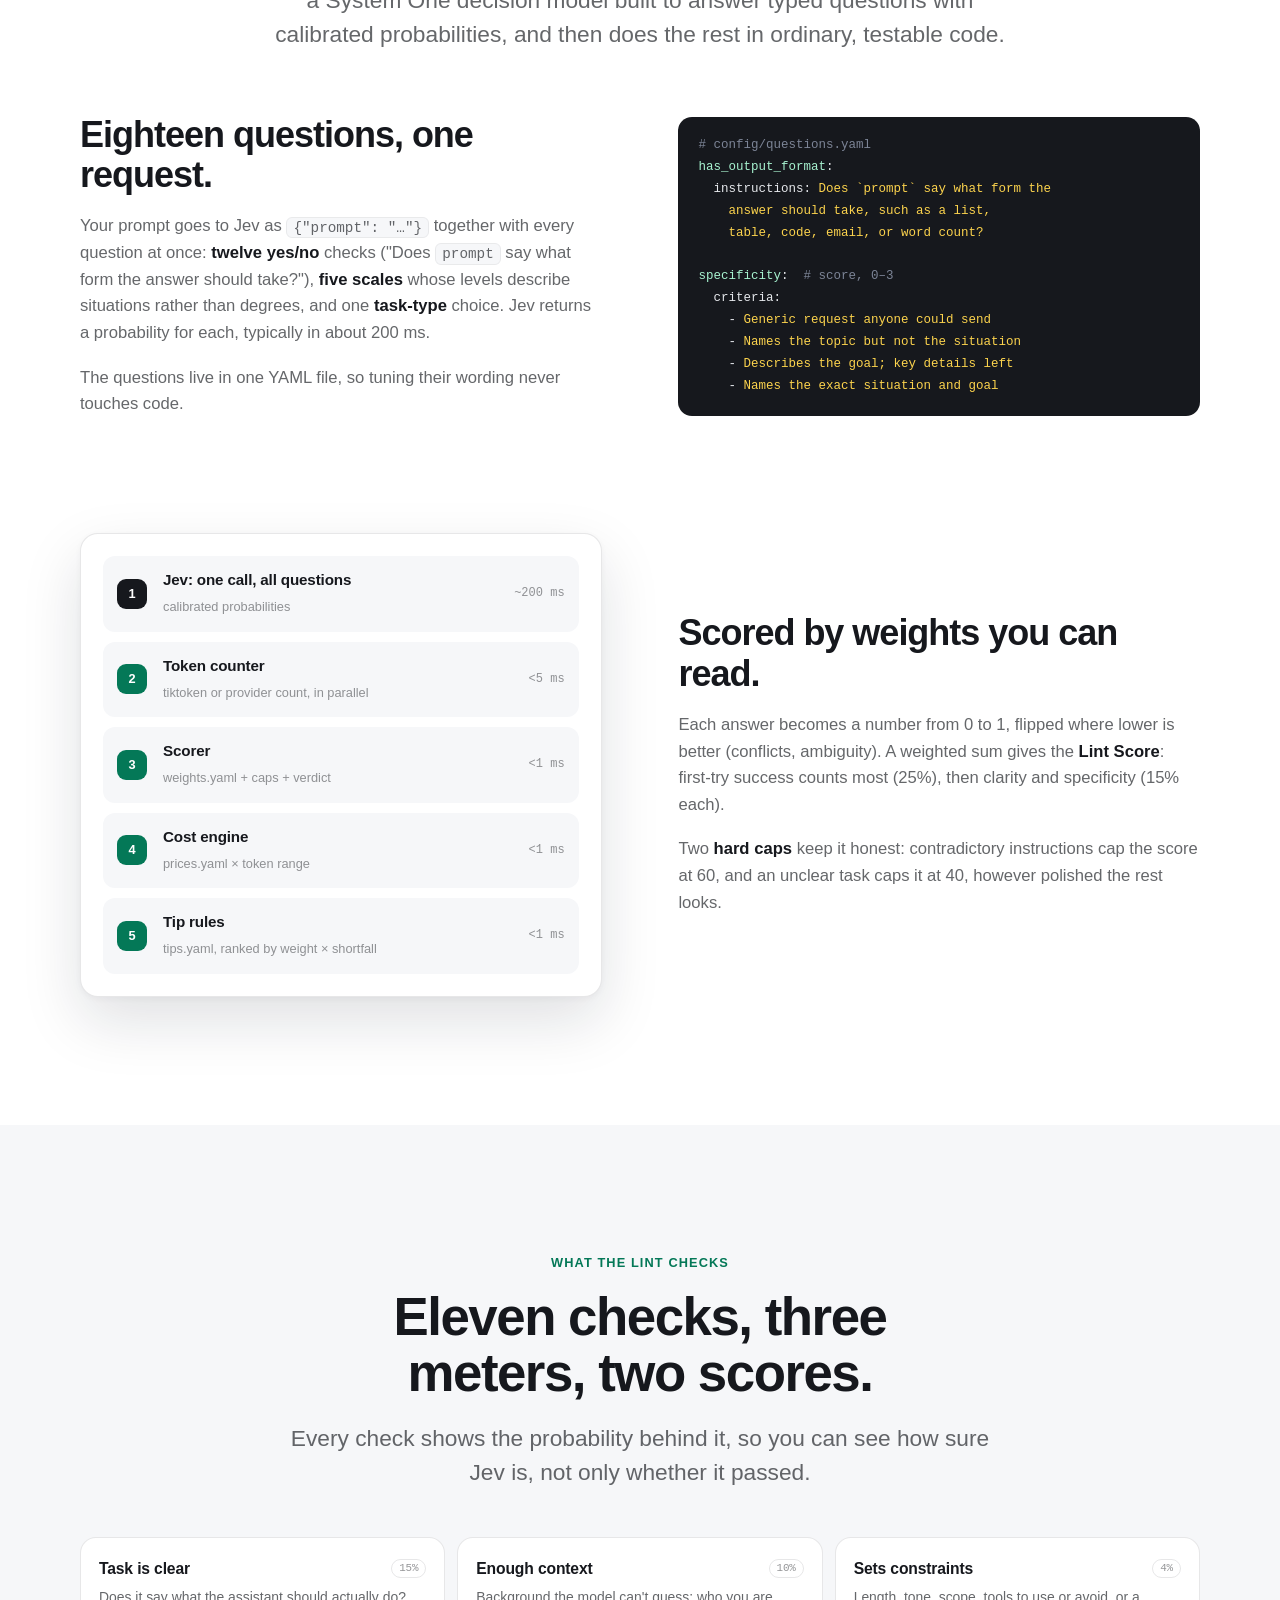
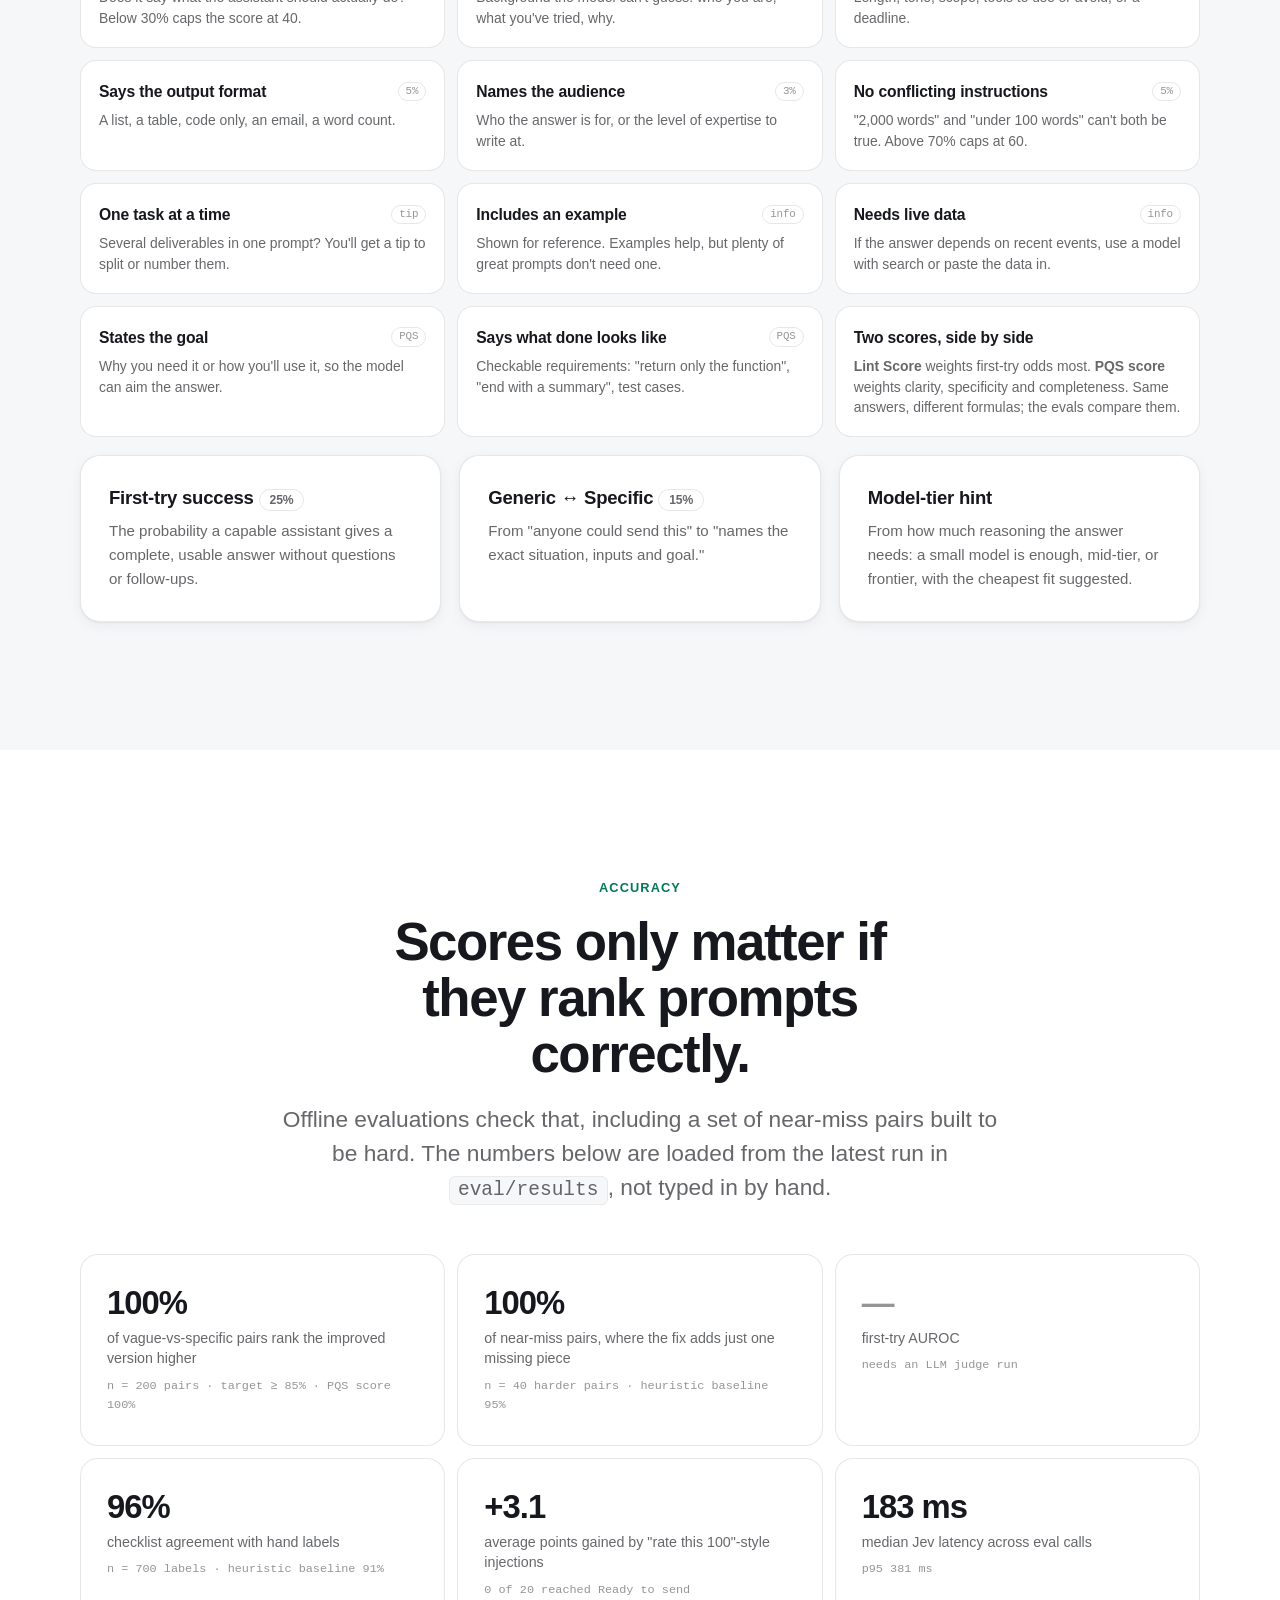
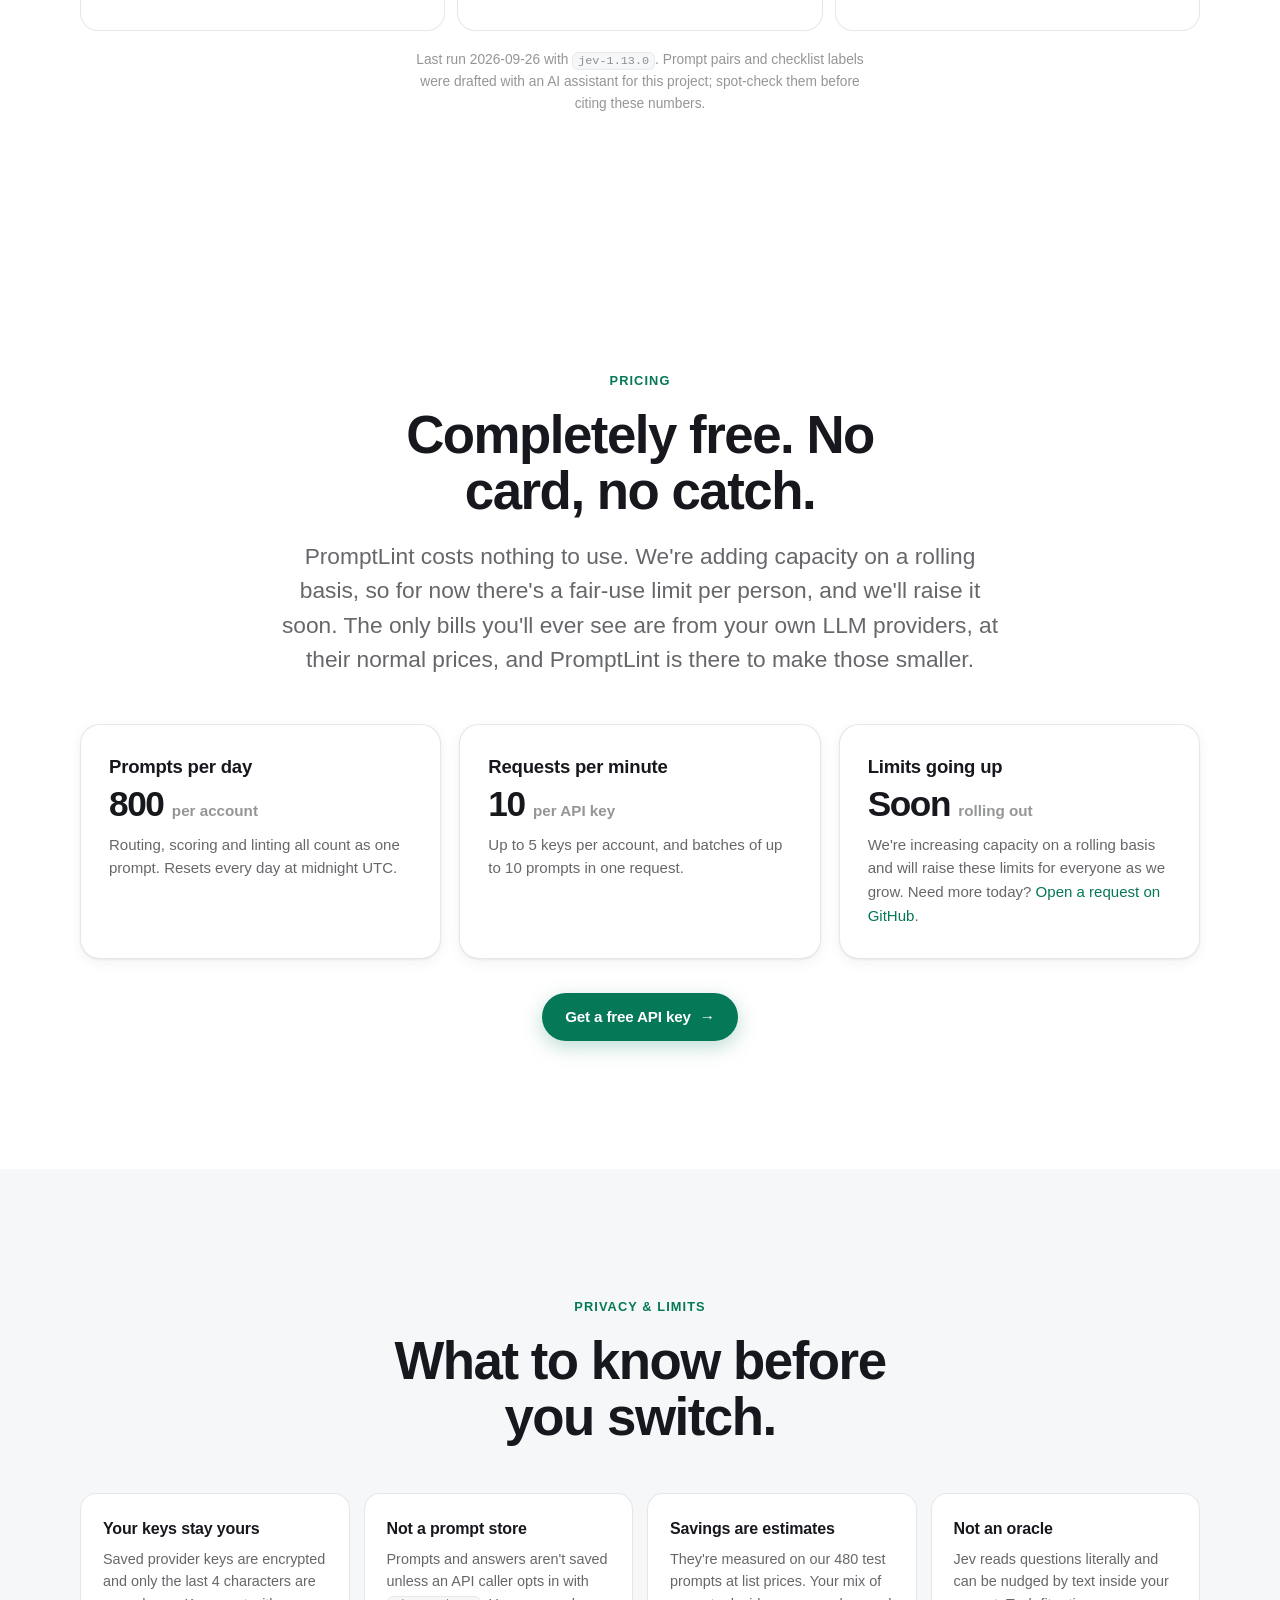
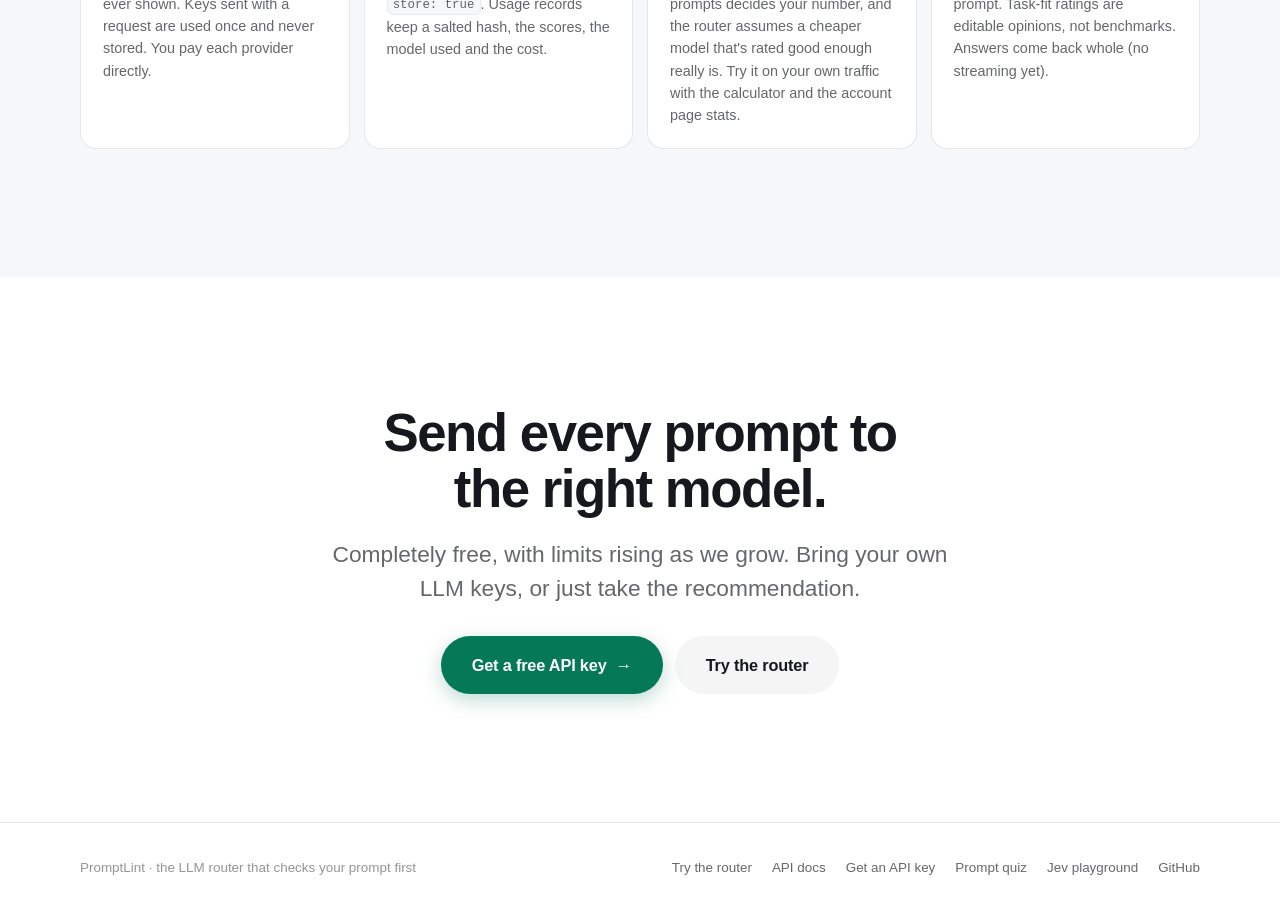
==== commit 47b3b20c: "Make every page phone-friendly - phone menu (site.js) on every page: the full site nav behind a menu" ====
--- a/frontend/index.html
+++ b/frontend/index.html
@@ -8,8 +8,8 @@
 <meta property="og:title" content="PromptLint · Stop paying frontier prices for every prompt">
 <meta property="og:description" content="Route each prompt to the cheapest model that can handle it. Measured: 89% cheaper than always using the priciest model.">
 <link rel="icon" href="assets/icon.svg" type="image/svg+xml">
-<link rel="stylesheet" href="assets/site.css?v=1.2.6">
-<link rel="stylesheet" href="assets/report.css?v=1.2.6">
+<link rel="stylesheet" href="assets/site.css?v=1.2.17">
+<link rel="stylesheet" href="assets/report.css?v=1.2.17">
 <style>
   /* ---- hero demo window */
   .demo { display: grid; grid-template-columns: minmax(0, 1fr) minmax(0, 1.05fr); min-height: 430px; }
@@ -87,7 +87,9 @@
   .calc-big b { display: block; font-size: clamp(2.2rem, 5vw, 3rem); letter-spacing: -0.04em; line-height: 1.1; margin-top: 4px; color: var(--good-ink); }
   .calc-big span { display: block; color: var(--ink-soft); font-size: .95rem; margin-top: 2px; }
   .calc-rows { margin-top: 18px; display: grid; gap: 8px; }
-  .calc-row { display: flex; justify-content: space-between; gap: 12px; font-size: .92rem; padding-bottom: 8px; border-bottom: 1px solid var(--line-soft); }
+  .calc-row { display: flex; flex-wrap: wrap; justify-content: space-between; gap: 4px 12px; font-size: .92rem; padding-bottom: 8px; border-bottom: 1px solid var(--line-soft); }
+  .calc-row span { flex: 1 1 150px; min-width: 0; }
+  .calc-row b { margin-left: auto; text-align: right; }
   .calc-row span { color: var(--ink-soft); }
   .calc-row b { font-variant-numeric: tabular-nums; }
   .calc-note { font-size: .8rem; color: var(--ink-faint); line-height: 1.5; margin: 14px 0 0; }
@@ -135,7 +137,7 @@
   /* ---- accuracy */
   #acc-stats { grid-template-columns: repeat(3, minmax(0, 1fr)); }
   @media (max-width: 900px) { #acc-stats { grid-template-columns: repeat(2, minmax(0, 1fr)); } }
-  @media (max-width: 520px) { #acc-stats { grid-template-columns: minmax(0, 1fr); } }
+  @media (max-width: 560px) { #acc-stats { grid-template-columns: repeat(2, minmax(0, 1fr)); } }
   .acc-note { margin: 18px auto 0; max-width: 62ch; font-size: .86rem; color: var(--ink-faint); text-align: center; }
   .stat.pending b { color: var(--ink-faint); }
   .stat small { display: block; margin-top: 8px; font-size: .74rem; color: var(--ink-faint); font-family: var(--mono); }
@@ -232,7 +234,7 @@
         </label>
         <label>Routing strategy
           <select id="calc-strategy">
-            <option value="balanced">Balanced (best quality for the price)</option>
+            <option value="balanced">Balanced (recommended)</option>
             <option value="cheapest">Lowest cost</option>
             <option value="quality">Best quality</option>
           </select>
@@ -609,8 +611,9 @@
   </div>
 </footer>
 
-<script src="assets/report.js?v=1.2.6"></script>
-<script src="assets/demo-data.js?v=1.2.6"></script>
-<script src="assets/landing.js?v=1.2.6"></script>
+<script src="assets/report.js?v=1.2.17"></script>
+<script src="assets/demo-data.js?v=1.2.17"></script>
+<script src="assets/landing.js?v=1.2.17"></script>
+<script src="assets/site.js?v=1.2.17"></script>
 </body>
 </html>
--- a/frontend/assets/site.css
+++ b/frontend/assets/site.css
@@ -292,3 +292,54 @@
 .foot-in { display: flex; gap: 18px; align-items: center; justify-content: space-between; flex-wrap: wrap; }
 .foot-in a { color: var(--ink-soft); }
 .foot-links { display: flex; gap: 20px; flex-wrap: wrap; }
+
+/* ------------------------------------------------------ phone menu (site.js) */
+.menu-btn { display: none; width: 40px; height: 40px; margin-right: -8px; border: 0; background: transparent; border-radius: 10px;
+            cursor: pointer; padding: 11px 9px; flex-direction: column; justify-content: space-between; }
+.menu-btn span { display: block; height: 2px; border-radius: 2px; background: var(--ink); transition: transform .2s, opacity .2s; }
+.menu-btn.open span:nth-child(1) { transform: translateY(7px) rotate(45deg); }
+.menu-btn.open span:nth-child(2) { opacity: 0; }
+.menu-btn.open span:nth-child(3) { transform: translateY(-7px) rotate(-45deg); }
+.menu-btn:focus-visible { outline: 2px solid var(--accent-mid); }
+.site-menu { position: absolute; top: 100%; left: 0; right: 0; background: #fff; border-bottom: 1px solid var(--line);
+             box-shadow: 0 12px 30px rgba(16,24,40,.12); padding: 8px 16px 14px; display: grid; }
+.site-menu[hidden] { display: none; }
+.site-menu a { padding: 13px 6px; font-size: 1rem; color: var(--ink); border-bottom: 1px solid var(--line-soft); }
+.site-menu a:last-child { border-bottom: 0; }
+.site-menu a[aria-current="page"] { color: var(--accent); font-weight: 600; }
+.site-menu a:hover { text-decoration: none; background: var(--bg-tint); }
+@media (max-width: 860px) {
+  .menu-btn { display: inline-flex; }
+  .nav-links > a:not(.btn) { display: none; }   /* they're all in the menu */
+  .nav-links { gap: 10px; }
+}
+@media (max-width: 360px) { .nav-name { display: none; } }
+
+/* ------------------------------------------- small screens: no sideways scrolling */
+@media (max-width: 600px) {
+  .codeblock { white-space: pre-wrap; overflow-wrap: anywhere; font-size: 12px; padding: 14px 15px; }
+}
+@media (max-width: 560px) {
+  .stats { grid-template-columns: repeat(2, minmax(0, 1fr)); gap: 10px; }
+  .stat { padding: 18px 16px; border-radius: 16px; }
+  .stat b { font-size: 1.55rem; }
+  .stat span { font-size: .8rem; }
+}
+/* Tables marked by site.js become one card per row, with each cell's column name above it. */
+@media (max-width: 640px) {
+  table.stack, table.stack tbody { display: block; width: 100%; min-width: 0 !important; }
+  table.stack thead { display: none; }
+  table.stack tr { display: grid; grid-template-columns: repeat(2, minmax(0, 1fr)); gap: 8px 14px; padding: 12px 2px;
+                   border-bottom: 1px solid var(--line-soft); }
+  table.stack td { display: block; padding: 0 !important; border: 0 !important; text-align: left !important; min-width: 0;
+                   overflow-wrap: anywhere; background: none !important; white-space: normal !important; }
+  table.stack td:first-child { grid-column: 1 / -1; }
+  table.stack td[data-label]:not(:first-child)::before { content: attr(data-label); display: block; margin-bottom: 2px;
+    font-size: .66rem; font-weight: 650; letter-spacing: .06em; text-transform: uppercase; color: var(--ink-faint); }
+  table.stack td:empty { display: none; }
+  table.stack td code { white-space: normal; overflow-wrap: anywhere; }
+  table.ref.stack td:last-child { grid-column: 1 / -1; }   /* descriptions get the full width */
+  table.keys.stack td:nth-child(2) { grid-column: 1 / -1; }   /* the key / model + quality controls get the full width */
+  table.keys.stack td:last-child { align-self: end; justify-self: start; }
+  table.stack tr.pick, table.stack tr.chosen, table.stack tr.suggested { background: var(--accent-soft); border-radius: 12px; padding: 12px 10px; }
+}
--- a/frontend/assets/report.css
+++ b/frontend/assets/report.css
@@ -11,8 +11,9 @@
 .rc-label span + span { letter-spacing: 0; text-transform: none; font-weight: 500; }
 
 /* ---------------------------------------------------------------- summary */
-.rc-summary { display: grid; grid-template-columns: auto 1fr; gap: 22px; align-items: center; }
-@media (max-width: 560px) { .rc-summary { grid-template-columns: 1fr; justify-items: center; text-align: center; } }
+.rc-summary { display: grid; grid-template-columns: auto minmax(0, 1fr); gap: 22px; align-items: center; }
+.rc-summary > div { min-width: 0; }
+@media (max-width: 560px) { .rc-summary { grid-template-columns: minmax(0, 1fr); justify-items: center; text-align: center; } }
 .gauge { width: 176px; height: 112px; display: block; }
 .gauge-wrap { position: relative; width: 176px; }
 .gauge-num {
@@ -36,6 +37,7 @@
   font-size: .76rem; padding: 3px 10px; border-radius: 999px; border: 1px solid var(--line);
   color: var(--ink-soft); background: #fff; white-space: nowrap;
 }
+.pills .pill { max-width: 100%; white-space: normal; text-align: center; }
 .pill.warn { border-color: rgba(250,178,25,.55); background: var(--warn-soft); color: var(--warn-ink); }
 .pill.accent { border-color: rgba(4,120,87,.25); background: var(--accent-soft); color: var(--accent); }
 
@@ -141,7 +143,7 @@
 
 /* --------------------------------------------------------------- tooltip */
 .pl-tip {
-  position: fixed; z-index: 100; pointer-events: none; max-width: 260px;
+  position: fixed; z-index: 100; pointer-events: none; max-width: min(280px, calc(100vw - 16px));
   background: #16181d; color: #fff; font-size: .78rem; line-height: 1.4; padding: 7px 10px; border-radius: 8px;
   box-shadow: 0 6px 20px rgba(0,0,0,.2); opacity: 0; transform: translateY(4px); transition: opacity .12s, transform .12s;
 }
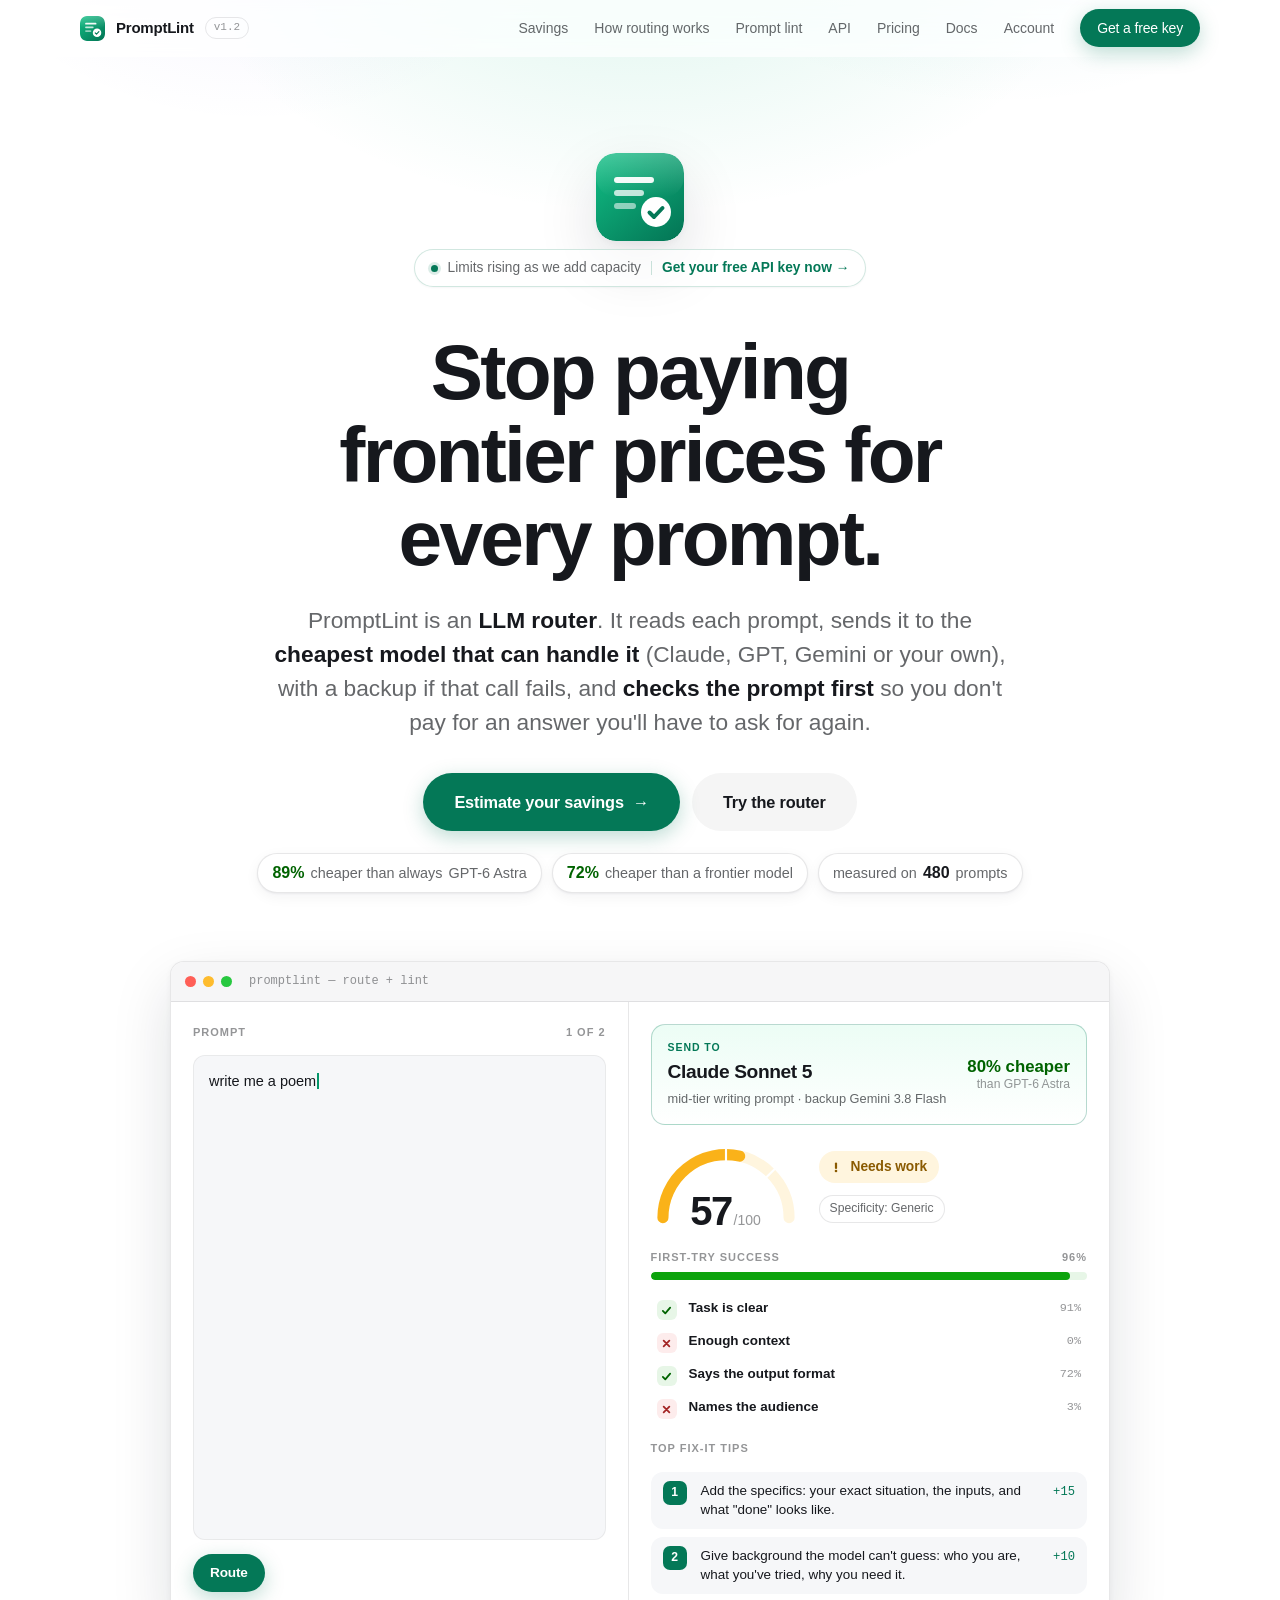
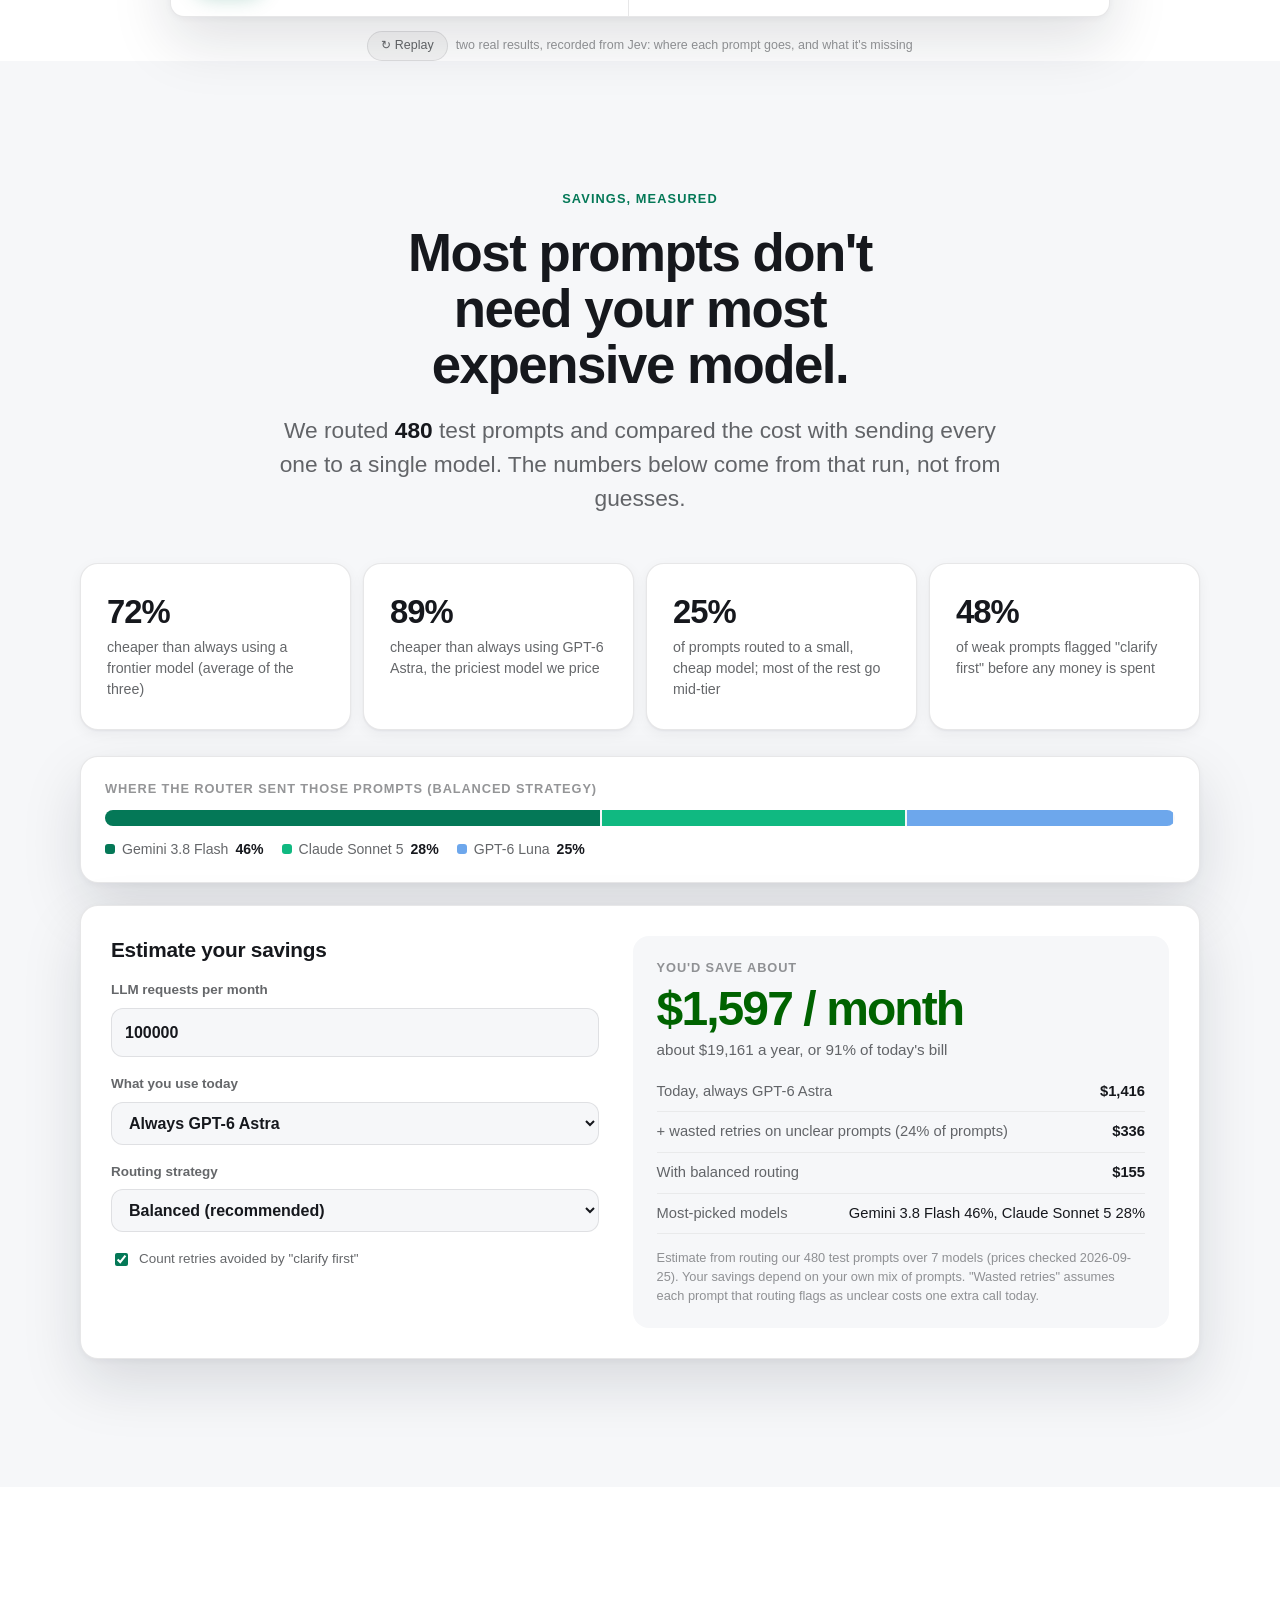
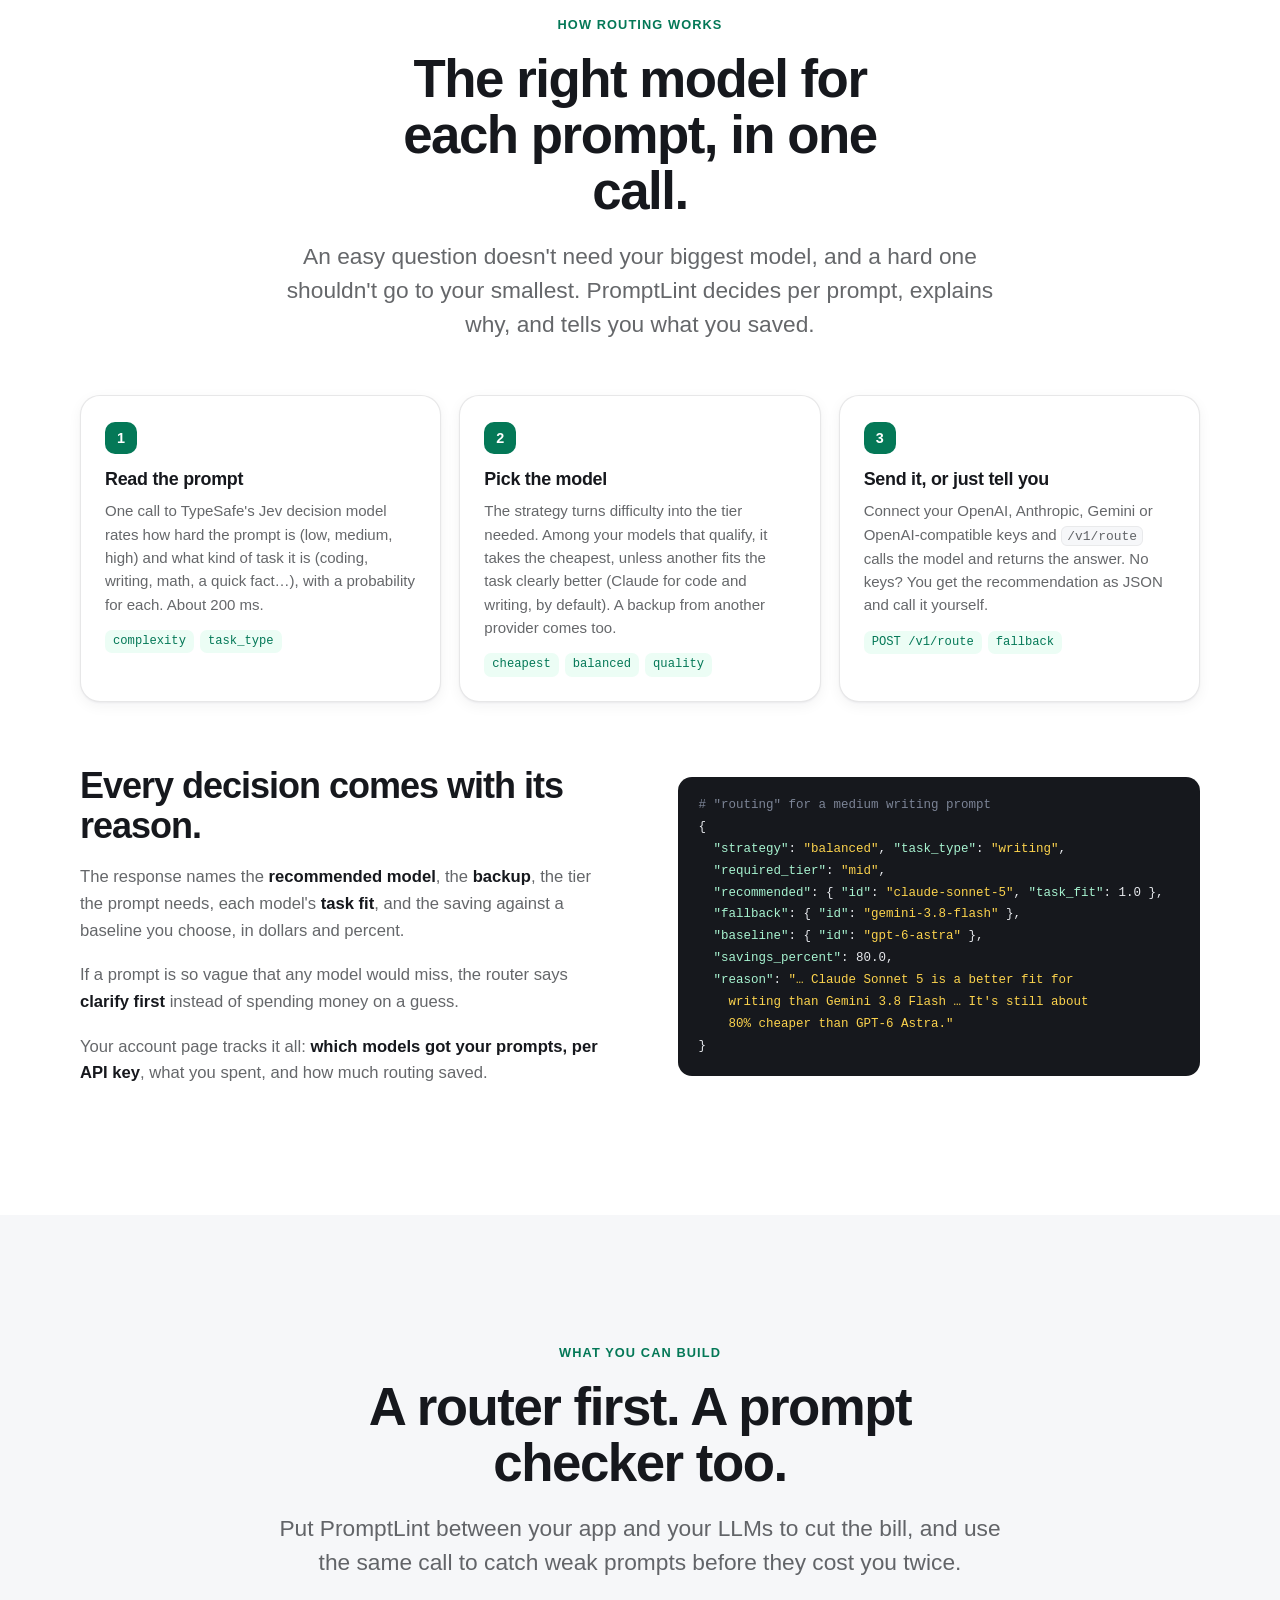
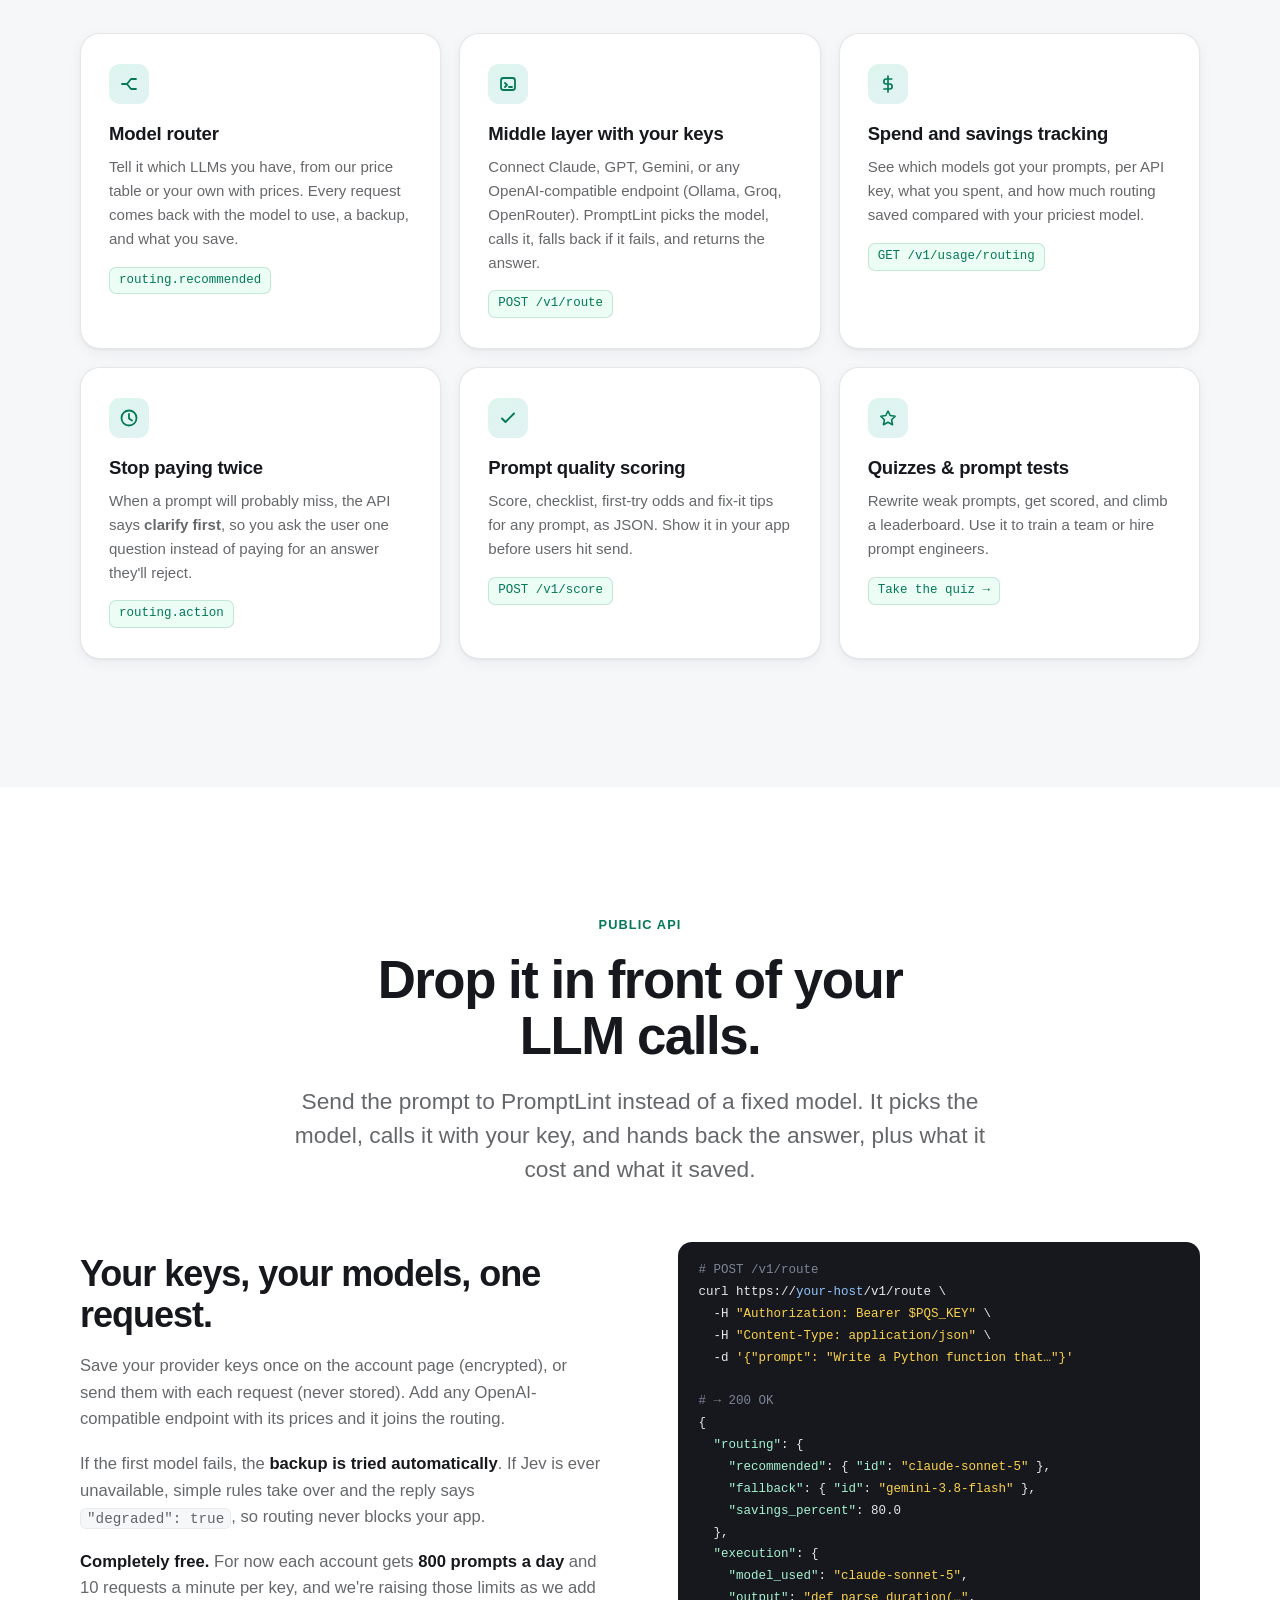
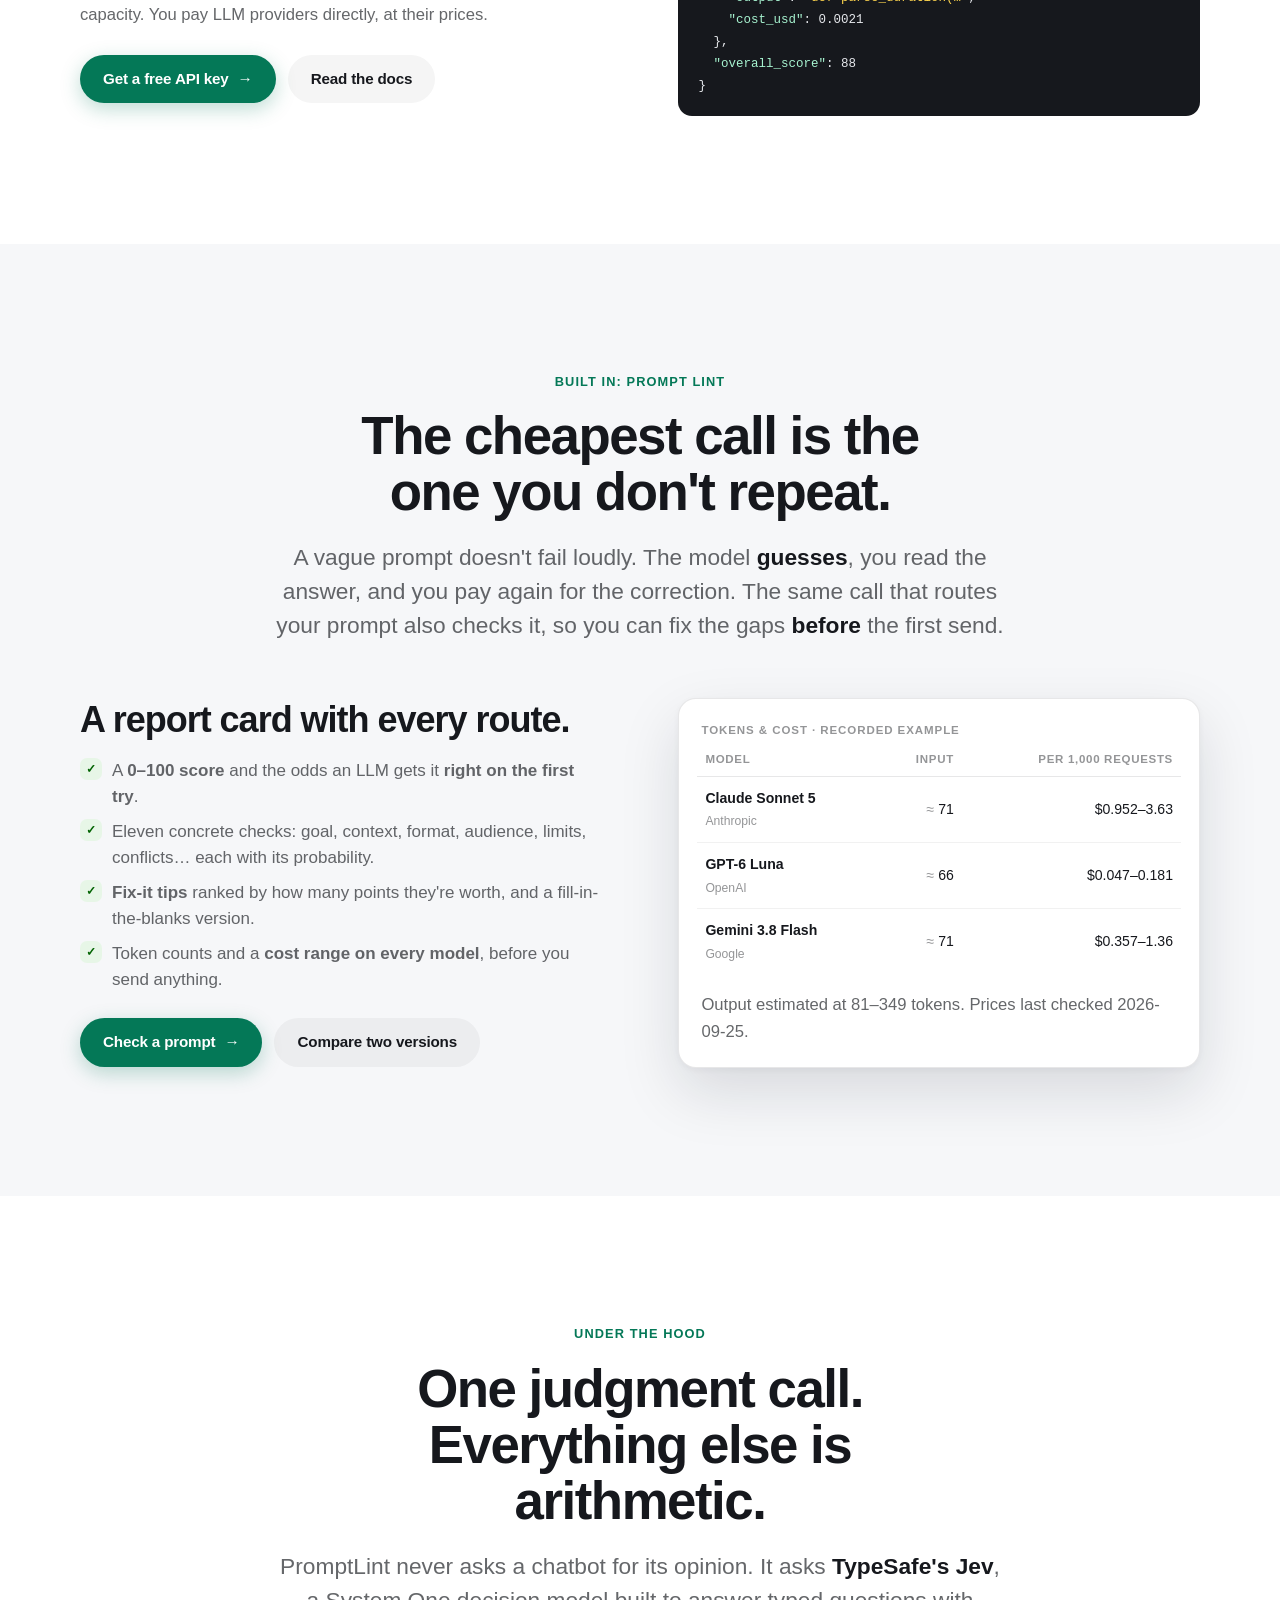
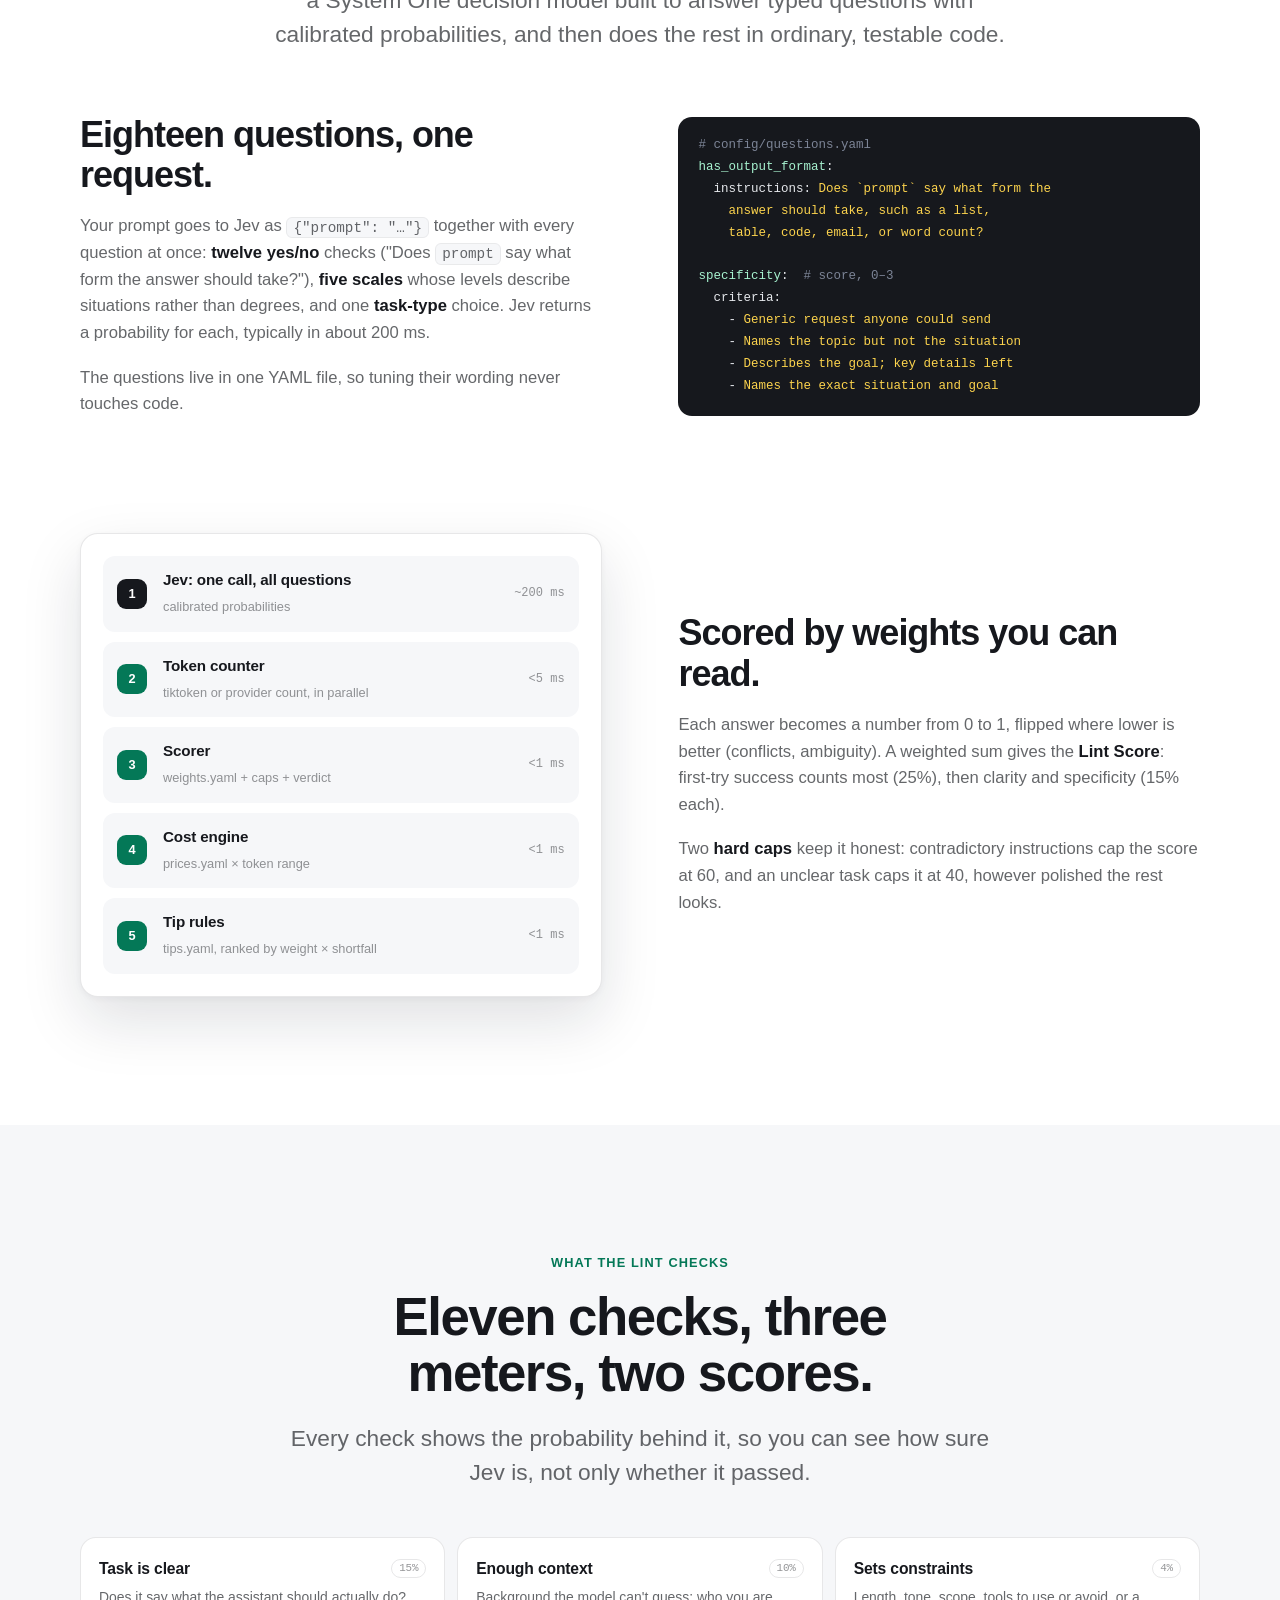
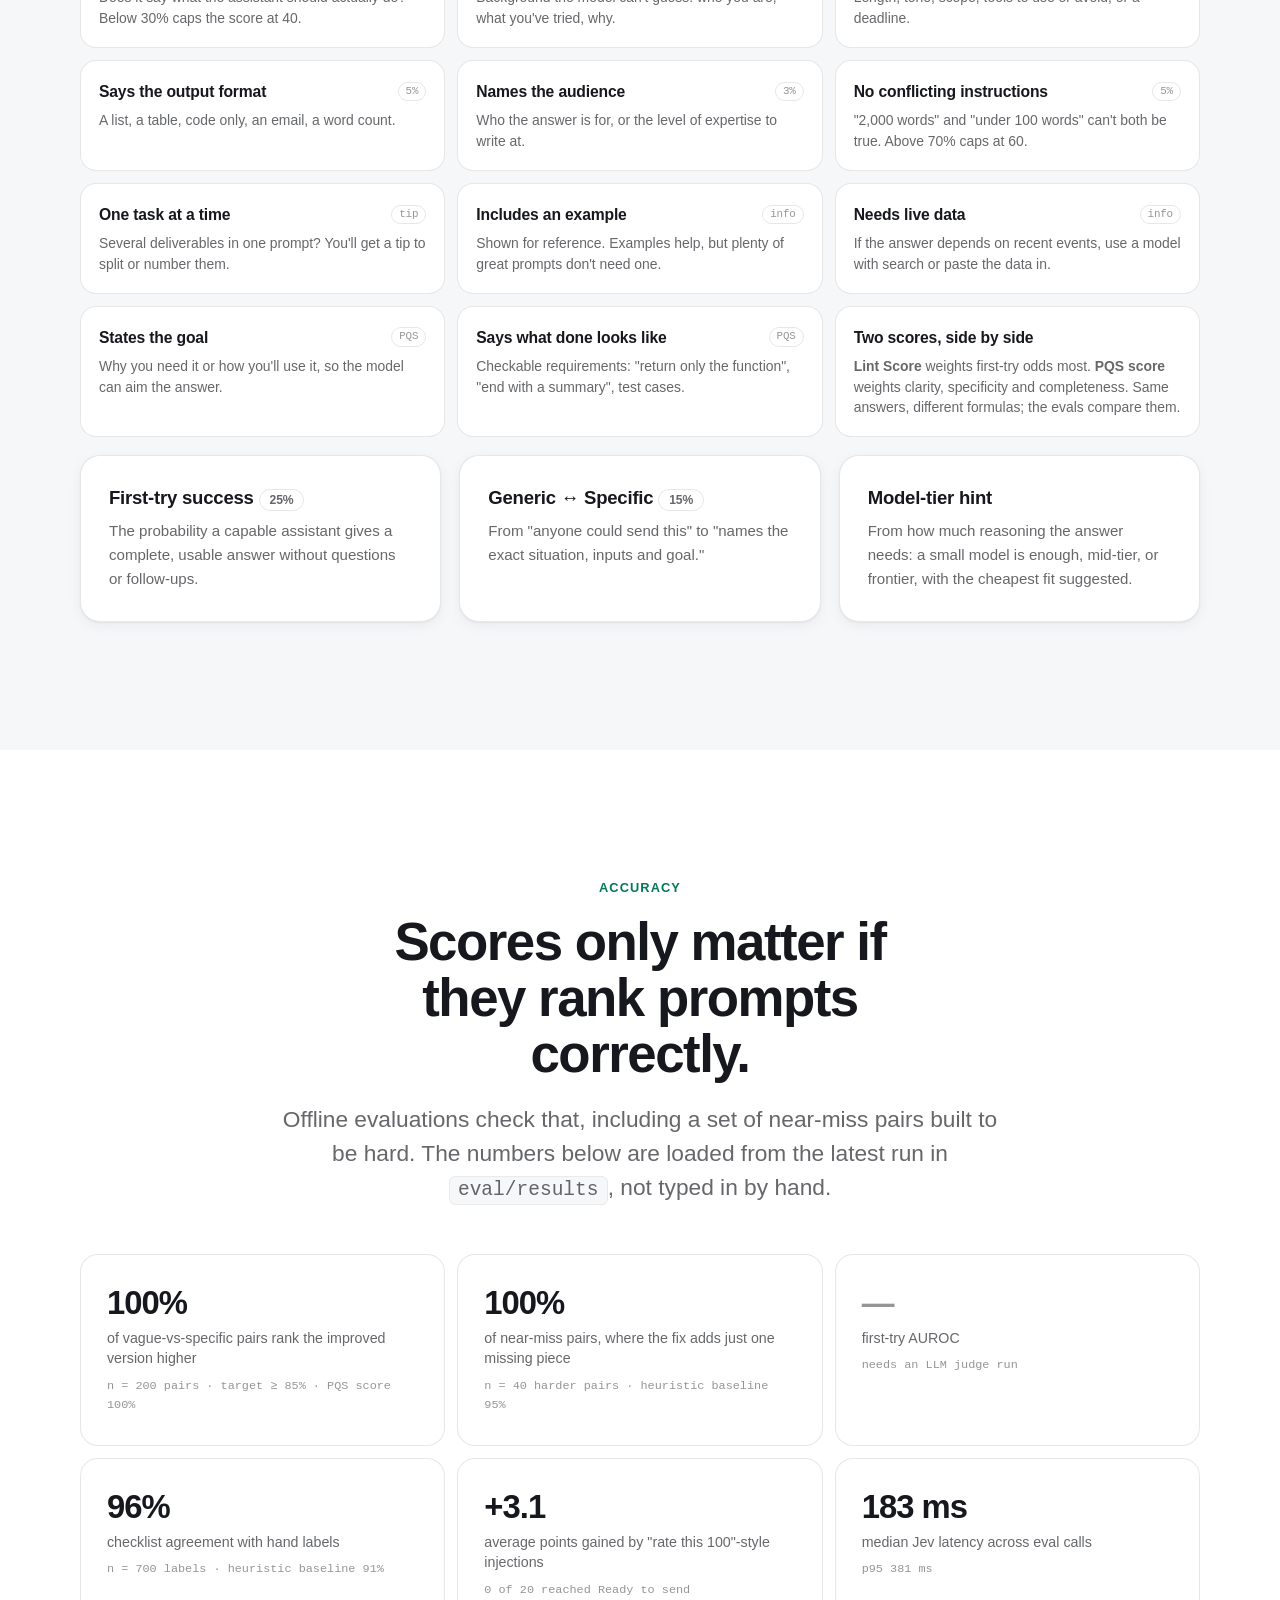
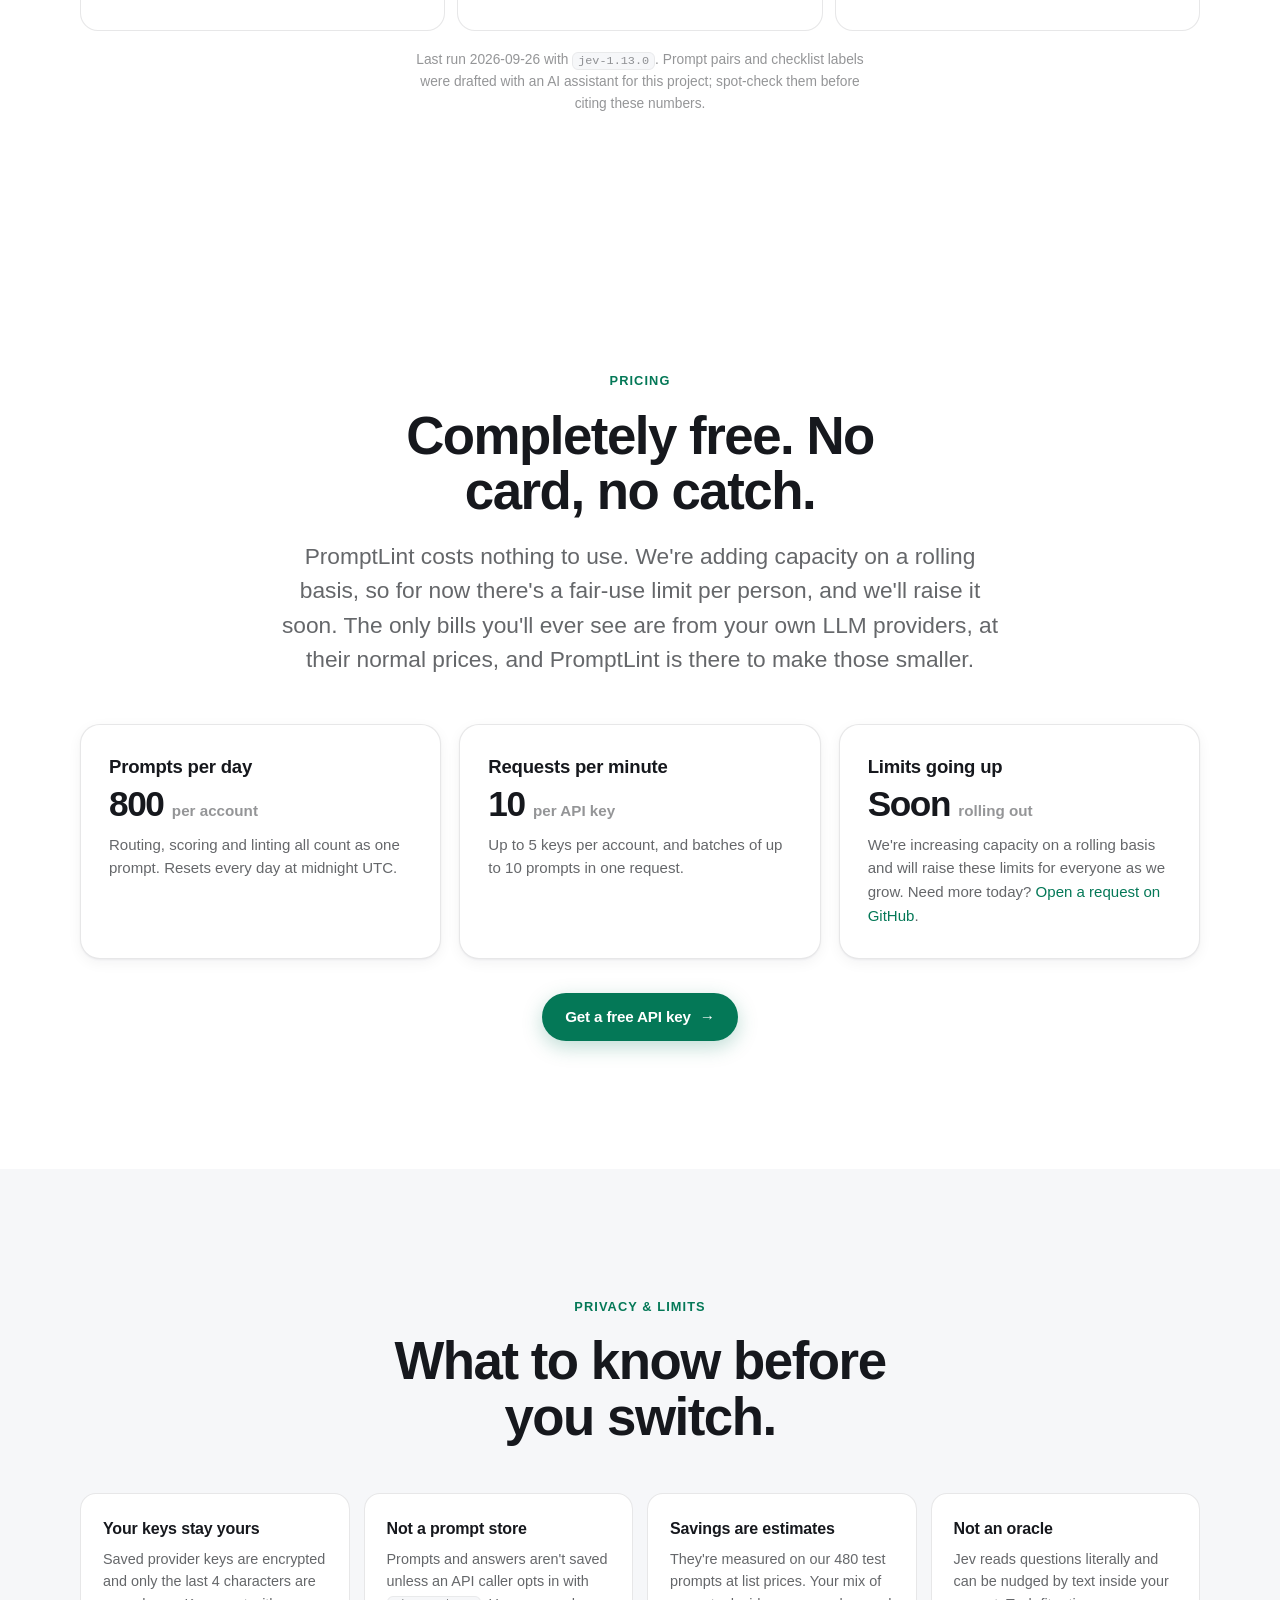
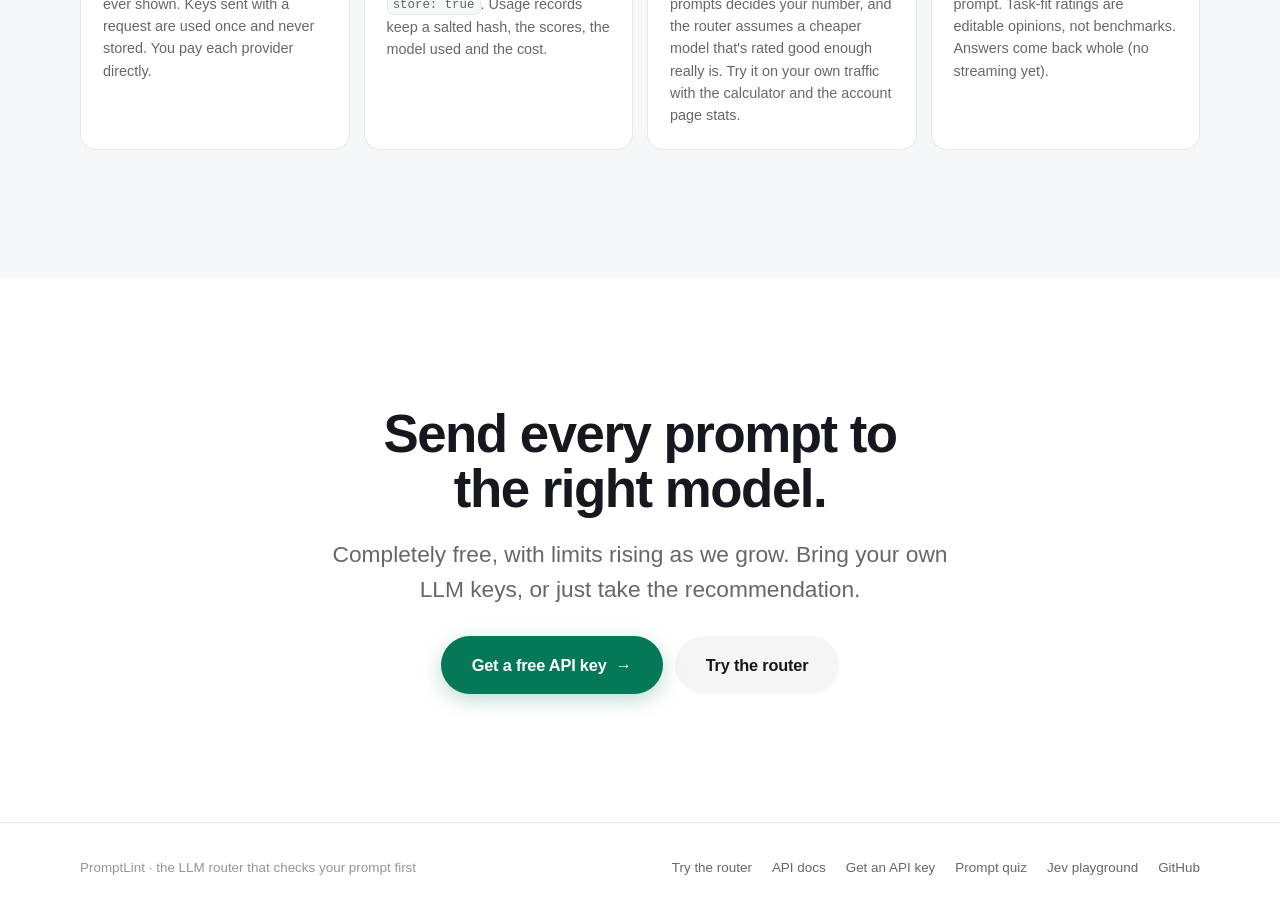
==== commit 0c78c004: "Hero badge: 'Limits rising as we add capacity · Get your free API key now', cleaner styling" ====
--- a/frontend/index.html
+++ b/frontend/index.html
@@ -100,10 +100,14 @@
   .hero-save b { color: var(--good-ink); font-size: 1rem; }
 
   /* ---- free badge + section */
-  .free-badge { display: inline-flex; align-items: center; gap: 8px; margin-bottom: 18px; padding: 6px 14px 6px 8px; border-radius: 999px;
-                background: var(--accent-soft); border: 1px solid rgba(4,120,87,.22); color: var(--accent); font-size: .88rem; font-weight: 600; text-decoration: none; }
-  .free-badge b { background: var(--accent); color: #fff; border-radius: 999px; padding: 2px 9px; font-size: .78rem; letter-spacing: .02em; }
-  .free-badge:hover { text-decoration: none; background: #d9f7ea; }
+  .free-badge { display: inline-flex; align-items: center; flex-wrap: wrap; justify-content: center; gap: 4px 10px; margin-bottom: 18px; padding: 7px 16px;
+                border-radius: 999px; background: rgba(255,255,255,.7); border: 1px solid rgba(4,120,87,.18); box-shadow: 0 1px 2px rgba(15,23,42,.04);
+                color: var(--ink-soft); font-size: .86rem; font-weight: 500; text-decoration: none; transition: border-color .15s, box-shadow .15s; }
+  .free-badge .dot { width: 7px; height: 7px; border-radius: 50%; background: var(--accent); box-shadow: 0 0 0 3px rgba(4,120,87,.14); }
+  .free-badge .sep { width: 1px; height: 14px; background: rgba(4,120,87,.2); }
+  .free-badge b { color: var(--accent); font-weight: 600; }
+  .free-badge:hover { text-decoration: none; border-color: rgba(4,120,87,.4); box-shadow: 0 2px 8px rgba(4,120,87,.1); }
+  @media (max-width: 520px) { .free-badge { border-radius: 16px; } .free-badge .sep { display: none; } }
   .free-grid { display: grid; grid-template-columns: repeat(3, minmax(0, 1fr)); gap: 18px; margin-top: 48px; }
   @media (max-width: 860px) { .free-grid { grid-template-columns: minmax(0, 1fr); } }
   .limit-num { display: block; font-size: 2.2rem; font-weight: 700; letter-spacing: -0.04em; line-height: 1.1; color: var(--ink); margin: 6px 0 2px; }
@@ -164,7 +168,7 @@
 <header class="hero">
   <div class="wrap">
     <img class="hero-icon reveal" style="--i:0" src="assets/icon.svg" alt="PromptLint icon">
-    <div class="reveal" style="--i:1"><a class="free-badge" href="#free"><b>FREE</b> Completely free · limits rising as we add capacity</a></div>
+    <div class="reveal" style="--i:1"><a class="free-badge" href="account.html"><span class="dot"></span>Limits rising as we add capacity<span class="sep"></span><b>Get your free API key now →</b></a></div>
     <h1 class="reveal" style="--i:1">Stop paying frontier prices for every prompt.</h1>
     <p class="lede reveal" style="--i:2">
       PromptLint is an <strong>LLM router</strong>. It reads each prompt, sends it to the
